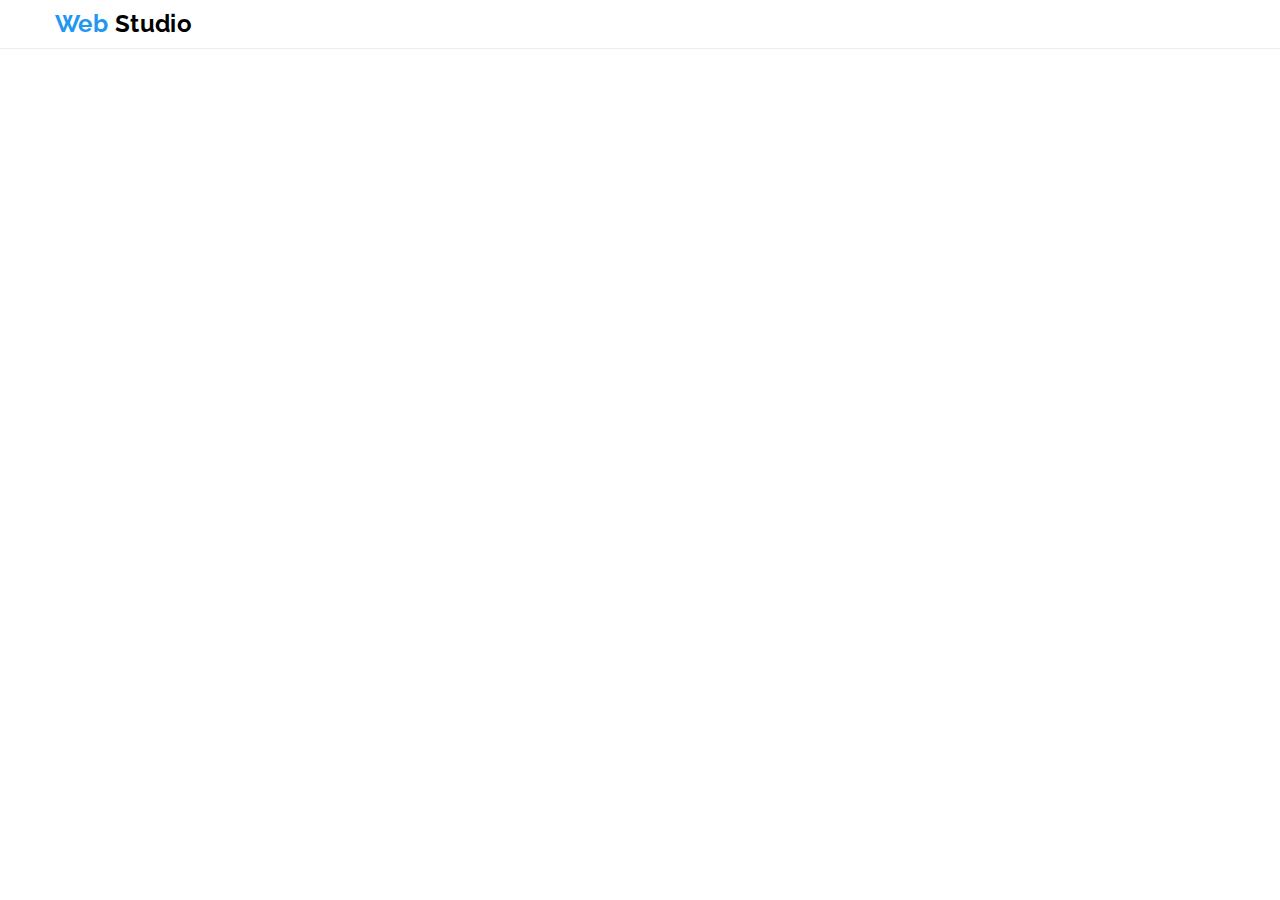
==== index.html @ 50a412bc "хедер и меню для мобилки" ====
<!DOCTYPE html>
<html lang="ru">
  <head>
    <meta charset="UTF-8" />
    <meta name="viewport" content="width=device-width, initial-scale=1.0" />
    <title>Web Studio</title>
    <link
      href="https://fonts.googleapis.com/css2?family=Raleway:wght@700&family=Roboto:wght@400;500;700;900&display=swap"
      rel="stylesheet"
    />
    <link rel="stylesheet" href="./css/main.min.css" />
  </head>
  <body>
    <!--Шапка-->
    <header class="header">
      <div class="container container-nav">
        <a class="logo link" href="./index.html" lang="en"
          ><span class="logo-blue">Web</span> Studio</a
        >
        <button
          type="button"
          class="menu-btn"
          aria-expanded="false"
          aria-controls="menu-wrapper"
          data-menu-button
        >
          <svg class="menu-btn-svg" width="40" height="40">
            <use class="icon-burger" href="./images/sprite.svg#menu"></use>
            <use class="icon-close" href="./images/sprite.svg#close"></use>
          </svg>
        </button>
        <div class="menu-wrapper" data-menu>
          <nav class="navigation">
            <ul class="navigation-list list">
              <li class="navigation-item line">
                <a class="navigation-link link current" href="./index.html">Студия</a>
              </li>
              <li class="navigation-item">
                <a class="navigation-link link" href="./portfolio.html">Портфолио</a>
              </li>
              <li class="navigation-item">
                <a class="navigation-link link" href="">Контакты</a>
              </li>
            </ul>
          </nav>

          <address class="header-address">
            <ul class="address-list list">
              <li class="address-item">
                <a href="mailto:info@devstudio.com" class="address-link link">
                  <svg class="envelope">
                    <use href="./images/sprite.svg#envelope"></use>
                  </svg>
                  info@devstudio.com</a
                >
              </li>
              <li class="address-item">
                <a href="tel:+380961111111" class="address-link link">
                  <svg class="smartphone">
                    <use href="./images/sprite.svg#smartphone"></use>
                  </svg>
                  +38 096 111 11 11</a
                >
              </li>
            </ul>
          </address>
        </div>
      </div>
    </header>
    <main>
      <!--Герой-->
      <!-- <section class="hero hero-fon">
        <div class="container">
          <h1 class="hero-title">
            Эффективные решения <br />
            для вашего бизнеса
          </h1>
          <button class="button" data-open-modal>
            Заказать услугу
          </button>
        </div>
      </section> -->

      <!--Особенности-->
      <!-- <section class="section subsection">
        <div class="container">
          <h2 class="section-title hidden">Особенности</h2>
          <ul class="features-list list">
            <li class="features-item">
              <div class="features-container-img">
                <svg class="features-img">
                  <use href="./images/sprite.svg#antenna"></use>
                </svg>
              </div>
              <h3 class="features-title">Внимание к деталям</h3>
              <p class="features-text">
                Идейные соображения, а также начало повседневной работы по формированию
                позиции.
              </p>
            </li>

            <li class="features-item clock">
              <div class="features-container-img">
                <svg class="features-img">
                  <use href="./images/sprite.svg#clock"></use>
                </svg>
              </div>
              <h3 class="features-title">Пунктуальность</h3>
              <p class="features-text">
                Задача организации, в особенности же рамки и место обучения кадров влечет за
                собой.
              </p>
            </li>

            <li class="features-item diagram">
              <div class="features-container-img">
                <svg class="features-img">
                  <use href="./images/sprite.svg#diagram"></use>
                </svg>
              </div>
              <h3 class="features-title">Планирование</h3>
              <p class="features-text">
                Равным образом консультация с широким активом в значительной степени
                обуславливает.
              </p>
            </li>

            <li class="features-item astronaut">
              <div class="features-container-img">
                <svg class="features-img">
                  <use href="./images/sprite.svg#astronaut"></use>
                </svg>
              </div>
              <h3 class="features-title">Современные технологии</h3>
              <p class="features-text">
                Значимость этих проблем настолько очевидна, что реализация плановых заданий.
              </p>
            </li>
          </ul>
        </div>
      </section> -->

      <!--Чем мы занимаемся-->
      <!-- <section class="section">
        <div class="container">
          <h2 class="section-title">Чем мы занимаемся</h2>
          <ul class="occupation-list list">
            <li class="occupation-item">
              <img
                class="occupation-img"
                src="./images/portfolio/projekt-9.jpg"
                alt="Ноутбук"
                width="370"
                height=""
              />
              <b class="occupation-title">Десктопные приложения</b>
            </li>

            <li class="occupation-item">
              <img
                class="occupation-img"
                src="./images/mobile-applications.jpg"
                alt="Мобильный"
                width="370"
                height="294"
              />
              <b class="occupation-title">Мобильные приложения</b>
            </li>

            <li class="occupation-item">
              <img
                class="occupation-img"
                src="./images/portfolio/projekt-6.jpg"
                alt="Монитор"
                width="370"
                height="294"
              />
              <b class="occupation-title">Дизайнерские решения</b>
            </li>
          </ul>
        </div>
      </section> -->

      <!--Наша команда-->
      <!-- <section class="section team">
        <div class="container">
          <h2 class="section-title">Наша команда</h2>

          <ul class="team-list list">
            <li class="team-item">
              <img
                class="team-img"
                src="./images/nikolay-kucherenko.jpg"
                alt="Фотография"
                width="270"
                height="260"
              />
              <h3 class="team-name">Николай Кучеренко</h3>
              <p lang="en" class="team-position">Product Designer</p>

              <ul class="social-list list">
                <li class="social-item">
                  <a class="social-link link" href="" aria-label="иконка инстаграма">
                    <svg class="social-icon">
                      <use href="./images/sprite.svg#instagram"></use></svg
                  ></a>
                </li>
                <li class="social-item">
                  <a class="social-link link" href="" aria-label="иконка твитер">
                    <svg class="social-icon">
                      <use href="./images/sprite.svg#twitter"></use>
                    </svg>
                  </a>
                </li>
                <li class="social-item">
                  <a class="social-link link" href="" aria-label="иконка фейсбук">
                    <svg class="social-icon">
                      <use href="./images/sprite.svg#facebook"></use>
                    </svg>
                  </a>
                </li>
                <li class="social-item">
                  <a class="social-link link" href="" aria-label="иконка линкедин">
                    <svg class="social-icon">
                      <use href="./images/sprite.svg#linkedin"></use></svg
                  ></a>
                </li>
              </ul>
            </li>

            <li class="team-item">
              <img
                class="team-img"
                src="./images/olga-ivanova.jpg"
                alt="Фотография"
                width="270"
                height="260"
              />
              <h3 class="team-name">Ольга Иванова</h3>
              <p lang="en" class="team-position">Frontend Developer</p>

              <ul class="social-list list">
                <li class="social-item">
                  <a class="social-link link instagram" href="" aria-label="иконка инстаграма">
                    <svg class="social-icon">
                      <use href="./images/sprite.svg#instagram"></use>
                    </svg>
                  </a>
                </li>
                <li class="social-item">
                  <a class="social-link link twitter" href="" aria-label="иконка твитер">
                    <svg class="social-icon">
                      <use href="./images/sprite.svg#twitter"></use>
                    </svg>
                  </a>
                </li>
                <li class="social-item">
                  <a class="social-link link facebook" href="" aria-label="иконка фейсбук">
                    <svg class="social-icon">
                      <use href="./images/sprite.svg#facebook"></use>
                    </svg>
                  </a>
                </li>
                <li class="social-item">
                  <a class="social-link link linkedin" href="" aria-label="иконка линкедин">
                    <svg class="social-icon">
                      <use href="./images/sprite.svg#linkedin"></use></svg
                  ></a>
                </li>
              </ul>
            </li>

            <li class="team-item">
              <img
                class="team-img"
                src="./images/andrey-shevchenko.jpg"
                alt="Фотография"
                width="270"
                height="260"
              />
              <h3 class="team-name">Андрей Шевченко</h3>
              <p lang="en" class="team-position">Marketing</p>

              <ul class="social-list list">
                <li class="social-item">
                  <a class="social-link link instagram" href="" aria-label="иконка инстаграма">
                    <svg class="social-icon">
                      <use href="./images/sprite.svg#instagram"></use></svg
                  ></a>
                </li>
                <li class="social-item">
                  <a class="social-link link twitter" href="" aria-label="иконка твитер">
                    <svg class="social-icon">
                      <use href="./images/sprite.svg#twitter"></use>
                    </svg>
                  </a>
                </li>
                <li class="social-item">
                  <a class="social-link link facebook" href="" aria-label="иконка фейсбук">
                    <svg class="social-icon">
                      <use href="./images/sprite.svg#facebook"></use>
                    </svg>
                  </a>
                </li>
                <li class="social-item">
                  <a class="social-link link linkedin" href="" aria-label="иконка линкедин">
                    <svg class="social-icon">
                      <use href="./images/sprite.svg#linkedin"></use></svg
                  ></a>
                </li>
              </ul>
            </li>

            <li class="team-item">
              <img
                class="team-img"
                src="./images/ivan-nikolaev.jpg"
                alt="Фотография"
                width="270"
                height="260"
              />
              <h3 class="team-name">Иван Николаев</h3>
              <p lang="en" class="team-position">UI Designer</p>

              <ul class="social-list list">
                <li class="social-item">
                  <a class="social-link link instagram" href="" aria-label="иконка инстаграма">
                    <svg class="social-icon">
                      <use href="./images/sprite.svg#instagram"></use></svg
                  ></a>
                </li>
                <li class="social-item">
                  <a class="social-link link twitter" href="" aria-label="иконка твитер">
                    <svg class="social-icon">
                      <use href="./images/sprite.svg#twitter"></use>
                    </svg>
                  </a>
                </li>
                <li class="social-item">
                  <a class="social-link link facebook" href="" aria-label="иконка фейсбук">
                    <svg class="social-icon">
                      <use href="./images/sprite.svg#facebook"></use>
                    </svg>
                  </a>
                </li>
                <li class="social-item">
                  <a class="social-link link linkedin" href="" aria-label="иконка линкедин">
                    <svg class="social-icon">
                      <use href="./images/sprite.svg#linkedin"></use></svg
                  ></a>
                </li>
              </ul>
            </li>
          </ul>
        </div>
      </section> -->

      <!--Постоянные клиенты-->
      <!-- <section class="section">
        <div class="container">
          <h2 class="section-title">Постоянные клиенты</h2>
          <ul class="customers-list list">
            <li class="customers-item">
              <a class="customers-link link" href="">
                <svg class="customers-img" width="50" height="50">
                  <use href="./images/sprite.svg#logo-1"></use>
                </svg>
              </a>
            </li>
            <li class="customers-item">
              <a class="customers-link link" href="">
                <svg class="customers-img" width="60" height="60">
                  <use href="./images/sprite.svg#logo-2"></use></svg
              ></a>
            </li>
            <li class="customers-item">
              <a class="customers-link link" href="">
                <svg class="customers-img" width="55" height="55">
                  <use href="./images/sprite.svg#logo-3"></use></svg
              ></a>
            </li>
            <li class="customers-item">
              <a class="customers-link link" href="">
                <svg class="customers-img" width="75" height="75">
                  <use href="./images/sprite.svg#logo-4"></use>
                </svg>
              </a>
            </li>
            <li class="customers-item">
              <a class="customers-link link" href="">
                <svg class="customers-img" width="60" height="60">
                  <use href="./images/sprite.svg#logo-5"></use>
                </svg>
              </a>
            </li>
            <li class="customers-item">
              <a class="customers-link link" href="">
                <svg class="customers-img" width="80" height="80">
                  <use href="./images/sprite.svg#logo-6"></use>
                </svg>
              </a>
            </li>
          </ul>
        </div>
      </section> -->
    </main>

    <!--Подвал-->
    <!-- <footer class="footer">
      <div class="container container-nav">
        <div class="address-container">
          <a class="logo logo-footer link" href="./index.html" lang="en"
            ><span class="logo-blue">Web</span> Studio</a
          >
          <address class="footer-address">
            <ul class="footer-address-list list">
              <li class="footer-address-item">
                <a
                  href="https://goo.gl/maps/J7jLJM3ZXnViXDYy7"
                  target="_blank"
                  rel="noreferrer noopener"
                  class="address-link-map link"
                  >г. Киев, пр-т Леси Украинки, 26</a
                >
              </li>
              <li class="footer-address-item">
                <a href="mailto:info@devstudio.com" class="address-link-mail link"
                  >info@example.com</a
                >
              </li>
              <li class="footer-address-item">
                <a href="tel:+380961111111" class="address-link-tel link">+38 099 111 11 11</a>
              </li>
            </ul>
          </address>
        </div>

        <div class="a-call-container">
          <b class="a-call-subtitle">присоединяйтесь</b>

          <ul class="social-list list">
            <li class="social-item">
              <a class="social-link link instagram" href="" aria-label="иконка инстаграма">
                <svg class="social-icon">
                  <use href="./images/sprite.svg#instagram"></use>
                </svg>
              </a>
            </li>
            <li class="social-item">
              <a class="social-link link twitter" href="" aria-label="иконка твитер">
                <svg class="social-icon">
                  <use href="./images/sprite.svg#twitter"></use>
                </svg>
              </a>
            </li>
            <li class="social-item">
              <a class="social-link link facebook" href="" aria-label="иконка фейсбук">
                <svg class="social-icon">
                  <use href="./images/sprite.svg#facebook"></use>
                </svg>
              </a>
            </li>
            <li class="social-item">
              <a class="social-link link linkedin" href="" aria-label="иконка линкедин">
                <svg class="social-icon">
                  <use href="./images/sprite.svg#linkedin"></use>
                </svg>
              </a>
            </li>
          </ul>
        </div>

        <div class="forma-container">
          <b class="a-call-subtitle">Подпишитесь на рассылку</b>
          <form class="forma">
            <input
              type="email"
              class="forma-email"
              name="email"
              placeholder="E-mail"
              required
            />
            <button class="button">
              Подписаться
              <svg class="button-svg" width="24" height="24">
                <use href="./images/sprite.svg#icon-send"></use>
              </svg>
            </button>
          </form>
        </div>
      </div>
      <div class="copyright-container container">
        <p class="copyright" lang="en">2020 | Developed by GoIT Students</p>
      </div>
    </footer> -->

    <!-- Модальное окно -->

    <!-- <div class="backdrop is-hidden" data-backdrop>
      <div class="modal">
        <p class="modal-subtitle">Оставьте свои данные, мы вам перезвоним</p>
        <form action="#" class="form">
          <div class="form-field">
            <input
              type="text"
              class="form-field-input"
              name="name"
              id="name"
              placeholder=" "
              required
            />
            <label for="name" class="form-field-label">Имя</label>
            <svg class="form-field-svg" width="12" height="12">
              <use href="./images/sprite.svg#name"></use>
            </svg>
          </div>

          <div class="form-field">
            <input
              type="tel"
              class="form-field-input"
              name="tel"
              id="tel"
              placeholder=" "
              required
            />
            <label for="tel" class="form-field-label">Телефон</label>
            <svg class="form-field-svg" width="13" height="13">
              <use href="./images/sprite.svg#phone"></use>
            </svg>
          </div>

          <div class="form-field">
            <input
              type="email"
              class="form-field-input"
              name="email"
              id="email"
              placeholder=" "
              required
            />
            <label for="email" class="form-field-label">Почта</label>
            <svg class="form-field-svg" width="15" height="12">
              <use href="./images/sprite.svg#email"></use>
            </svg>
          </div>

          <div class="form-field-comment">
            <textarea
              type="text"
              name="comment"
              class="comment"
              id="comment"
              placeholder=" "
            ></textarea>
            <label for="comment" class="form-field-comment-label">Коментарий</label>
          </div>

          <label class="label-agreement">
            <input type="checkbox" class="checkbox" name="agreement" value="accept-policy" />
            <span class="checkbox-icon"></span>
            Соглашаюсь с рассылкой и принимаю
            <a class="contract" href="">Условия договора</a>
          </label>
          <button type="submit" class="button-submit">Отправить</button>
        </form>
        <button class="button-close" data-close-modal>
          <svg class="button-close-svg" width="18" height="18">
            <use href="./images/sprite.svg#close-black"></use>
          </svg>
        </button>
      </div>
    </div> -->

    <!-- <script>
      const refs = {
        openModalBtn: document.querySelector('[data-open-modal]'),
        closeModalBtn: document.querySelector('[data-close-modal]'),
        backdrop: document.querySelector('[data-backdrop]'),
      };

      refs.openModalBtn.addEventListener('click', toggleModal);
      refs.closeModalBtn.addEventListener('click', toggleModal);

      refs.backdrop.addEventListener('click', logBackdropClick);

      function toggleModal() {
        refs.backdrop.classList.toggle('is-hidden');
      }

      function logBackdropClick() {
        console.log('Это клик в бекдроп');
      }
    </script> -->
    <script src="./js/menu.js"></script>
    <script src="./js/modal.js"></script>
  </body>
</html>
---- css/main.min.css ----
/*! modern-normalize v0.6.0 | MIT License | https://github.com/sindresorhus/modern-normalize */*,*::before,*::after{-webkit-box-sizing:border-box;box-sizing:border-box}:root{-moz-tab-size:4;-o-tab-size:4;tab-size:4}html{line-height:1.15;-webkit-text-size-adjust:100%}body{margin:0}body{font-family:system-ui,-apple-system,"Segoe UI",Roboto,Helvetica,Arial,sans-serif,"Apple Color Emoji","Segoe UI Emoji"}hr{height:0}abbr[title]{-webkit-text-decoration:underline dotted;text-decoration:underline dotted}b,strong{font-weight:bolder}code,kbd,samp,pre{font-family:SFMono-Regular, Consolas, 'Liberation Mono', Menlo, monospace;font-size:1em}small{font-size:80%}sub,sup{font-size:75%;line-height:0;position:relative;vertical-align:baseline}sub{bottom:-0.25em}sup{top:-0.5em}button,input,optgroup,select,textarea{font-family:inherit;font-size:100%;line-height:1.15;margin:0}button,select{text-transform:none}button,[type='button'],[type='reset'],[type='submit']{-webkit-appearance:button}button::-moz-focus-inner,[type='button']::-moz-focus-inner,[type='reset']::-moz-focus-inner,[type='submit']::-moz-focus-inner{border-style:none;padding:0}button:-moz-focusring,[type='button']:-moz-focusring,[type='reset']:-moz-focusring,[type='submit']:-moz-focusring{outline:1px dotted ButtonText}fieldset{padding:0.35em 0.75em 0.625em}legend{padding:0}progress{vertical-align:baseline}[type='number']::-webkit-inner-spin-button,[type='number']::-webkit-outer-spin-button{height:auto}[type='search']{-webkit-appearance:textfield;outline-offset:-2px}[type='search']::-webkit-search-decoration{-webkit-appearance:none}::-webkit-file-upload-button{-webkit-appearance:button;font:inherit}summary{display:list-item}html{-webkit-box-sizing:border-box;box-sizing:border-box}*,*::before,*::after{-webkit-box-sizing:inherit;box-sizing:inherit}body{font-family:"Roboto",sans-serif;font-size:14px;line-height:1.7;letter-spacing:0.03em;color:#757575}h1,h2,h3,p{margin-top:0px;margin-bottom:0px}img{display:block;max-width:100%;height:auto}.navigation-list,.address-list,.features-list,.occupation-list,.team-list,.social-list,.customers-list,.footer-address-list{padding:0;margin:0;list-style:none}.navigation-link,.address-link,.logo,.customers-link,.address-link-map,.address-link-mail,.address-link-tel{text-decoration:none;display:block}.container{padding-left:15px;padding-right:15px;margin-left:auto;margin-right:auto}@media screen and (min-width: 480px){.container{width:480px}}@media screen and (min-width: 768px){.container{width:768px}}@media screen and (min-width: 1200px){.container{width:1200px}}.container-nav{display:-webkit-box;display:-ms-flexbox;display:flex;-webkit-box-pack:justify;-ms-flex-pack:justify;justify-content:space-between;-webkit-box-align:center;-ms-flex-align:center;align-items:center}.backdrop{position:fixed;top:0;left:0;width:100%;height:100%;background-color:rgba(0,0,0,0.2)}.backdrop.is-hidden{opacity:0;pointer-events:none}.modal{position:absolute;top:50%;left:50%;-webkit-transform:translate(-50%, -50%);transform:translate(-50%, -50%);min-width:528px;min-height:581px;padding:40px;background-color:#ffffff;-webkit-box-shadow:0px 1px 3px rgba(0,0,0,0.12),0px 1px 1px rgba(0,0,0,0.14),0px 2px 1px rgba(0,0,0,0.2);box-shadow:0px 1px 3px rgba(0,0,0,0.12),0px 1px 1px rgba(0,0,0,0.14),0px 2px 1px rgba(0,0,0,0.2);border-radius:4px}.modal-subtitle{margin-bottom:30px;font-style:normal;font-weight:600;font-size:20px;line-height:1.15;text-align:center;color:#212121}.form-field{position:relative;margin-bottom:28px}.form-field-comment{position:relative;margin-bottom:20px}.form-field-input{display:block;width:100%;height:40px;padding:12px 44px 12px 42px;border:1px solid rgba(33,33,33,0.2);border-radius:4px;-webkit-transition:border-color 250ms cubic-bezier(0.4, 0, 0.2, 1);transition:border-color 250ms cubic-bezier(0.4, 0, 0.2, 1)}.form-field-input:focus{outline:none;border-color:#2196f3}.form-field-label{position:absolute;top:50%;left:42px;-webkit-transform:translateY(-50%);transform:translateY(-50%);-webkit-transition:color 250ms cubic-bezier(0.4, 0, 0.2, 1),-webkit-transform 250ms cubic-bezier(0.4, 0, 0.2, 1);transition:color 250ms cubic-bezier(0.4, 0, 0.2, 1),-webkit-transform 250ms cubic-bezier(0.4, 0, 0.2, 1);transition:transform 250ms cubic-bezier(0.4, 0, 0.2, 1),color 250ms cubic-bezier(0.4, 0, 0.2, 1);transition:transform 250ms cubic-bezier(0.4, 0, 0.2, 1),color 250ms cubic-bezier(0.4, 0, 0.2, 1),-webkit-transform 250ms cubic-bezier(0.4, 0, 0.2, 1)}.form-field-input:focus+.form-field-label,.form-field-input:not(:placeholder-shown)+.form-field-label{-webkit-transform:translate(-23px, -45px);transform:translate(-23px, -45px);color:#2196f3}.form-field-svg{position:absolute;top:50%;left:19px;-webkit-transform:translateY(-50%);transform:translateY(-50%);fill:#212121;-webkit-transition:color 250ms cubic-bezier(0.4, 0, 0.2, 1);transition:color 250ms cubic-bezier(0.4, 0, 0.2, 1)}.form-field-input:focus ~ .form-field-svg,.form-field-input:not(:placeholder-shown) ~ .form-field-svg{fill:#2196f3}.comment{width:100%;height:120px;padding:12px 44px 12px 16px;resize:none;border:1px solid rgba(33,33,33,0.2);border-radius:4px;-webkit-transition:border-color 250ms cubic-bezier(0.4, 0, 0.2, 1);transition:border-color 250ms cubic-bezier(0.4, 0, 0.2, 1)}.comment:focus{border-color:#2196f3;outline:none}.form-field-comment-label{position:absolute;top:12px;left:16px;-webkit-transition:color 250ms cubic-bezier(0.4, 0, 0.2, 1),-webkit-transform 250ms cubic-bezier(0.4, 0, 0.2, 1);transition:color 250ms cubic-bezier(0.4, 0, 0.2, 1),-webkit-transform 250ms cubic-bezier(0.4, 0, 0.2, 1);transition:transform 250ms cubic-bezier(0.4, 0, 0.2, 1),color 250ms cubic-bezier(0.4, 0, 0.2, 1);transition:transform 250ms cubic-bezier(0.4, 0, 0.2, 1),color 250ms cubic-bezier(0.4, 0, 0.2, 1),-webkit-transform 250ms cubic-bezier(0.4, 0, 0.2, 1)}.comment:focus+.form-field-comment-label,.comment:not(:placeholder-shown)+.form-field-comment-label{-webkit-transform:translateY(-40px);transform:translateY(-40px);color:#2196f3}.label-agreement{display:-webkit-box;display:-ms-flexbox;display:flex;-webkit-box-align:center;-ms-flex-align:center;align-items:center;font-style:normal;font-weight:normal}.checkbox{-webkit-appearance:none}.checkbox-icon{display:inline-block;width:16px;height:15px;margin-right:8px;border:1.75px solid #000000;border-radius:2px;-webkit-box-shadow:0px 4px 4px rgba(0,0,0,0.25);box-shadow:0px 4px 4px rgba(0,0,0,0.25);-webkit-transition:background-color 250ms cubic-bezier(0.4, 0, 0.2, 1),background-image 250ms cubic-bezier(0.4, 0, 0.2, 1),border-color 250ms cubic-bezier(0.4, 0, 0.2, 1);transition:background-color 250ms cubic-bezier(0.4, 0, 0.2, 1),background-image 250ms cubic-bezier(0.4, 0, 0.2, 1),border-color 250ms cubic-bezier(0.4, 0, 0.2, 1)}.checkbox:checked+.checkbox-icon{border-color:transparent;background-color:#2196f3;background-image:url("../images/icon-check.svg");background-size:contain;background-origin:border-box}.contract{margin-left:5.5px;color:#2196f3}.button-submit{display:block;width:200px;height:50px;margin-left:auto;margin-right:auto;margin-top:30px;border:none;font-family:Roboto;font-style:normal;font-weight:bold;font-size:16px;line-height:1.87;letter-spacing:0.06em;color:#ffffff;background:#2196f3;-webkit-box-shadow:0px 4px 4px rgba(0,0,0,0.15);box-shadow:0px 4px 4px rgba(0,0,0,0.15);border-radius:4px;cursor:pointer}.button-submit:focus{outline:none}.button-close{position:absolute;top:8px;right:8px;display:-webkit-box;display:-ms-flexbox;display:flex;-webkit-box-pack:center;-ms-flex-pack:center;justify-content:center;-webkit-box-align:center;-ms-flex-align:center;align-items:center;width:30px;height:30px;background-color:#ffffff;border:1px solid rgba(0,0,0,0.1);border-radius:50%;cursor:pointer}.button-close:focus{outline:none}.button-close-svg{-webkit-transition:color 250ms cubic-bezier(0.4, 0, 0.2, 1);transition:color 250ms cubic-bezier(0.4, 0, 0.2, 1)}.button-close-svg:hover,.button-close-svg:focus{fill:#2196f3}.header{position:relative;padding-top:10px;padding-bottom:10px;border-bottom:1px solid #ececec}.menu-wrapper{position:absolute;top:100%;left:0;width:100%;padding:60px 140px;z-index:100;background:#ffffff;-webkit-box-shadow:0px 4px 8px rgba(0,0,0,0.04),0px 2px 4px rgba(0,0,0,0.08),0px 1px 3px rgba(0,0,0,0.16);box-shadow:0px 4px 8px rgba(0,0,0,0.04),0px 2px 4px rgba(0,0,0,0.08),0px 1px 3px rgba(0,0,0,0.16);-webkit-transform:scale(0);transform:scale(0);-webkit-transition:-webkit-transform 250ms cubic-bezier(0.4, 0, 0.2, 1);transition:-webkit-transform 250ms cubic-bezier(0.4, 0, 0.2, 1);transition:transform 250ms cubic-bezier(0.4, 0, 0.2, 1);transition:transform 250ms cubic-bezier(0.4, 0, 0.2, 1), -webkit-transform 250ms cubic-bezier(0.4, 0, 0.2, 1)}.menu-wrapper.is-open{-webkit-transform:scale(1);transform:scale(1)}.menu-btn{background-color:transparent;border:none;outline:none}.menu-btn.is-open .icon-close{display:block}.menu-btn.is-open .icon-burger{display:none}.menu-btn:focus .menu-btn-svg{color:#2196f3}@media screen and (min-width: 768px){.menu-btn{display:none}}.menu-btn-svg{color:#212121}.icon-close{display:none;fill:currentColor}.icon-burger{fill:currentColor}.navigation{padding-bottom:60px}.navigation-list,.address-list{display:-webkit-box;display:-ms-flexbox;display:flex;-webkit-box-orient:vertical;-webkit-box-direction:normal;-ms-flex-direction:column;flex-direction:column;-webkit-box-align:center;-ms-flex-align:center;align-items:center}.navigation-item:not(:last-child){margin-bottom:40px}.navigation-link,.address-link{font-style:normal;font-weight:500;font-size:18px;line-height:1.167;letter-spacing:0.02em;color:#212121;-webkit-transition:color 250ms cubic-bezier(0.4, 0, 0.2, 1);transition:color 250ms cubic-bezier(0.4, 0, 0.2, 1)}.navigation-link:hover,.navigation-link:focus,.address-link:hover,.address-link:focus{color:#2196f3}.address-item:not(:last-child){margin-bottom:16px}.address-link{display:-webkit-inline-box;display:-ms-inline-flexbox;display:inline-flex;-webkit-box-align:center;-ms-flex-align:center;align-items:center;color:#757575;-webkit-transition:color 250ms cubic-bezier(0.4, 0, 0.2, 1);transition:color 250ms cubic-bezier(0.4, 0, 0.2, 1)}.address-link:hover,.address-link:focus{color:#2196f3}.envelope{width:16px;height:16px;fill:currentColor;margin-right:10px}.smartphone{width:15px;height:15px;fill:currentColor;margin-right:10px}.current{color:#2196f3}.line::after{display:block;content:'';margin-top:8px;width:100%;height:4px;background:#2196f3;border-radius:2px}.logo{font-family:"Raleway",sans-serif;font-weight:700;font-size:24px;line-height:1.167;color:#000}.logo-blue{color:#2196f3}.logo-footer{color:#fff;margin-bottom:8px}.hero{padding-top:200px;padding-bottom:200px;text-align:center}.hero-fon{max-width:1600px;height:600px;margin-left:auto;margin-right:auto;background-image:-webkit-gradient(linear, left top, left bottom, from(rgba(47,48,58,0.8)), to(rgba(47,48,58,0.8))),url(../images/Header.jpg);background-image:linear-gradient(rgba(47,48,58,0.8), rgba(47,48,58,0.8)),url(../images/Header.jpg);background-repeat:no-repeat;background-size:cover;background-position:center}.hero-title{margin-top:0px;margin-bottom:30px;font-weight:900;font-size:44px;line-height:1.36;letter-spacing:0.06em;text-transform:uppercase;color:#fff}.features-list{display:-webkit-box;display:-ms-flexbox;display:flex}.features-item{width:calc((100% - 90px) / 4)}.features-item:not(:last-child){margin-right:30px}.features-container-img{display:-webkit-inline-box;display:-ms-inline-flexbox;display:inline-flex;width:270px;height:120px;-webkit-box-pack:center;-ms-flex-pack:center;justify-content:center;-webkit-box-align:center;-ms-flex-align:center;align-items:center;background-color:#f5f4fa;border-radius:4px;margin-bottom:30px}.features-img{width:70px;height:70px}.features-title{margin-top:0mm;margin-bottom:10px;font-weight:700;font-size:14px;line-height:1.14;text-transform:uppercase;color:#212121}.features-text{margin-top:0;margin-bottom:0}.occupation-list{display:-webkit-box;display:-ms-flexbox;display:flex}.occupation-title{display:-webkit-box;display:-ms-flexbox;display:flex;-webkit-box-pack:center;-ms-flex-pack:center;justify-content:center;-webkit-box-align:center;-ms-flex-align:center;align-items:center;position:absolute;width:100%;height:70px;left:0;bottom:0;line-height:1.14;text-transform:uppercase;color:#fff;background-color:rgba(47,48,58,0.8)}.occupation-item{display:block;position:relative;width:calc((100% - 60px) / 3)}.occupation-item:not(:last-child){margin-right:30px}.team{background:#f5f4fa}.team-list{display:-webkit-box;display:-ms-flexbox;display:flex}.team-img{margin-bottom:30px}.team-name{margin:0;margin-bottom:10px;font-weight:500;font-size:16px;line-height:1.18;color:#212121}.team-position{margin-top:0;margin-bottom:16px;font-size:16px;line-height:1.18}.team .social-link{color:#afb1b8}.team-item{width:calc((100% - 90px) / 4);text-align:center;padding-bottom:24px;background:#fff;-webkit-box-shadow:0px 2px 1px rgba(0,0,0,0.2),0px 1px 1px rgba(0,0,0,0.14),0px 1px 3px rgba(0,0,0,0.12);box-shadow:0px 2px 1px rgba(0,0,0,0.2),0px 1px 1px rgba(0,0,0,0.14),0px 1px 3px rgba(0,0,0,0.12);border-radius:0px 0px 4px 4px}.team-item:not(:last-child){margin-right:30px}.social-list{display:-webkit-box;display:-ms-flexbox;display:flex;-webkit-box-pack:center;-ms-flex-pack:center;justify-content:center}.social-item:not(:last-child){margin-right:10px}.social-link{display:-webkit-inline-box;display:-ms-inline-flexbox;display:inline-flex;-webkit-box-pack:center;-ms-flex-pack:center;justify-content:center;-webkit-box-align:center;-ms-flex-align:center;align-items:center;width:44px;height:44px;color:#fff;background-color:rgba(255,255,255,0.1);border-radius:50%;-webkit-transition:color 250ms cubic-bezier(0.4, 0, 0.2, 1),background-color 250ms cubic-bezier(0.4, 0, 0.2, 1);transition:color 250ms cubic-bezier(0.4, 0, 0.2, 1),background-color 250ms cubic-bezier(0.4, 0, 0.2, 1)}.social-link:hover,.social-link:focus{background-color:#2196f3;color:#fff}.social-icon{width:20px;height:20px;fill:currentColor}.customers-list{display:-webkit-box;display:-ms-flexbox;display:flex}.customers-item:not(:last-child){margin-right:30px}.customers-link{display:-webkit-box;display:-ms-flexbox;display:flex;width:170px;height:90px;-webkit-box-pack:center;-ms-flex-pack:center;justify-content:center;-webkit-box-align:center;-ms-flex-align:center;align-items:center;color:#afb1b8;border:1px solid #afb1b8;border-radius:4px;-webkit-transition:color 250ms cubic-bezier(0.4, 0, 0.2, 1),border 250ms cubic-bezier(0.4, 0, 0.2, 1);transition:color 250ms cubic-bezier(0.4, 0, 0.2, 1),border 250ms cubic-bezier(0.4, 0, 0.2, 1)}.customers-link:hover,.customers-link:focus{color:#2196f3;border:1px solid #2196f3}.customers-img{fill:currentColor}.button{display:-webkit-inline-box;display:-ms-inline-flexbox;display:inline-flex;padding:10px 32px;min-width:200px;font-family:"Roboto",sans-serif;font-style:normal;font-weight:700;font-size:16px;line-height:1.9;-webkit-box-align:center;-ms-flex-align:center;align-items:center;letter-spacing:0.06em;background-color:#2196f3;color:#fff;-webkit-box-shadow:0px 4px 4px rgba(0,0,0,0.15);box-shadow:0px 4px 4px rgba(0,0,0,0.15);border:none;border-radius:4px;cursor:pointer}.button-svg{margin-left:10px}.button:focus{outline:none}.footer-address-item:not(:last-child){margin-bottom:9px}.address-link-map{font-style:normal;font-weight:normal;color:#fff}.address-link-mail,.address-link-tel{font-style:normal;font-weight:normal;color:rgba(255,255,255,0.6)}.a-call-subtitle{display:block;margin-bottom:20px;line-height:1.14;text-transform:uppercase;color:#fff}.footer{background-color:#2f303a}.footer .container-nav{padding-top:45px;padding-bottom:28px;-webkit-box-align:baseline;-ms-flex-align:baseline;align-items:baseline;-webkit-box-pack:justify;-ms-flex-pack:justify;justify-content:space-between}.forma{display:-webkit-box;display:-ms-flexbox;display:flex;margin:0}.forma .button{margin-left:12px}.forma-email{display:block;padding:18px 12px;width:358px;color:#ffffff;background-color:#2f303a;border:1px solid rgba(255,255,255,0.3);border-radius:4px}.forma-email:focus{outline:none}.forma-email:focus:required:valid:not(:placeholder-shown){border:1px solid green}.forma-email:focus:required:invalid:not(:placeholder-shown){border:1px solid red}.copyright{text-align:center;font-size:12px;color:var(--copyright-white-color)}.copyright-container{padding-top:18px;padding-bottom:21px;border-top:1px solid rgba(255,255,255,0.1)}
/*# sourceMappingURL=main.min.css.map */
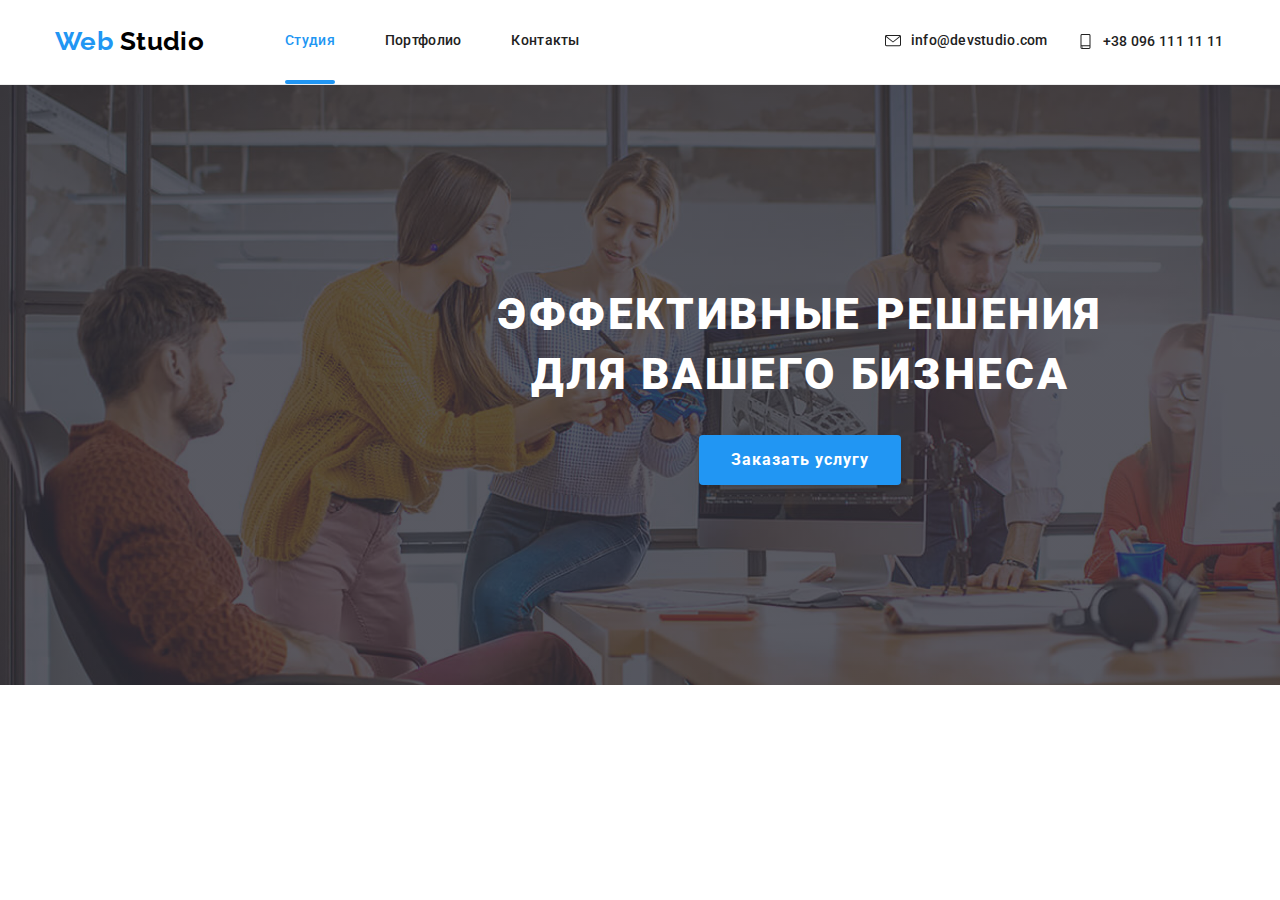
==== commit 30512070: "герой для всех девайсов" ====
--- a/index.html
+++ b/index.html
@@ -69,7 +69,7 @@
     </header>
     <main>
       <!--Герой-->
-      <!-- <section class="hero hero-fon">
+      <section class="hero hero-fon">
         <div class="container">
           <h1 class="hero-title">
             Эффективные решения <br />
@@ -79,7 +79,7 @@
             Заказать услугу
           </button>
         </div>
-      </section> -->
+      </section>
 
       <!--Особенности-->
       <!-- <section class="section subsection">
--- a/css/main.min.css
+++ b/css/main.min.css
@@ -1,2 +1,2 @@
-/*! modern-normalize v0.6.0 | MIT License | https://github.com/sindresorhus/modern-normalize */*,*::before,*::after{-webkit-box-sizing:border-box;box-sizing:border-box}:root{-moz-tab-size:4;-o-tab-size:4;tab-size:4}html{line-height:1.15;-webkit-text-size-adjust:100%}body{margin:0}body{font-family:system-ui,-apple-system,"Segoe UI",Roboto,Helvetica,Arial,sans-serif,"Apple Color Emoji","Segoe UI Emoji"}hr{height:0}abbr[title]{-webkit-text-decoration:underline dotted;text-decoration:underline dotted}b,strong{font-weight:bolder}code,kbd,samp,pre{font-family:SFMono-Regular, Consolas, 'Liberation Mono', Menlo, monospace;font-size:1em}small{font-size:80%}sub,sup{font-size:75%;line-height:0;position:relative;vertical-align:baseline}sub{bottom:-0.25em}sup{top:-0.5em}button,input,optgroup,select,textarea{font-family:inherit;font-size:100%;line-height:1.15;margin:0}button,select{text-transform:none}button,[type='button'],[type='reset'],[type='submit']{-webkit-appearance:button}button::-moz-focus-inner,[type='button']::-moz-focus-inner,[type='reset']::-moz-focus-inner,[type='submit']::-moz-focus-inner{border-style:none;padding:0}button:-moz-focusring,[type='button']:-moz-focusring,[type='reset']:-moz-focusring,[type='submit']:-moz-focusring{outline:1px dotted ButtonText}fieldset{padding:0.35em 0.75em 0.625em}legend{padding:0}progress{vertical-align:baseline}[type='number']::-webkit-inner-spin-button,[type='number']::-webkit-outer-spin-button{height:auto}[type='search']{-webkit-appearance:textfield;outline-offset:-2px}[type='search']::-webkit-search-decoration{-webkit-appearance:none}::-webkit-file-upload-button{-webkit-appearance:button;font:inherit}summary{display:list-item}html{-webkit-box-sizing:border-box;box-sizing:border-box}*,*::before,*::after{-webkit-box-sizing:inherit;box-sizing:inherit}body{font-family:"Roboto",sans-serif;font-size:14px;line-height:1.7;letter-spacing:0.03em;color:#757575}h1,h2,h3,p{margin-top:0px;margin-bottom:0px}img{display:block;max-width:100%;height:auto}.navigation-list,.address-list,.features-list,.occupation-list,.team-list,.social-list,.customers-list,.footer-address-list{padding:0;margin:0;list-style:none}.navigation-link,.address-link,.logo,.customers-link,.address-link-map,.address-link-mail,.address-link-tel{text-decoration:none;display:block}.container{padding-left:15px;padding-right:15px;margin-left:auto;margin-right:auto}@media screen and (min-width: 480px){.container{width:480px}}@media screen and (min-width: 768px){.container{width:768px}}@media screen and (min-width: 1200px){.container{width:1200px}}.container-nav{display:-webkit-box;display:-ms-flexbox;display:flex;-webkit-box-pack:justify;-ms-flex-pack:justify;justify-content:space-between;-webkit-box-align:center;-ms-flex-align:center;align-items:center}.backdrop{position:fixed;top:0;left:0;width:100%;height:100%;background-color:rgba(0,0,0,0.2)}.backdrop.is-hidden{opacity:0;pointer-events:none}.modal{position:absolute;top:50%;left:50%;-webkit-transform:translate(-50%, -50%);transform:translate(-50%, -50%);min-width:528px;min-height:581px;padding:40px;background-color:#ffffff;-webkit-box-shadow:0px 1px 3px rgba(0,0,0,0.12),0px 1px 1px rgba(0,0,0,0.14),0px 2px 1px rgba(0,0,0,0.2);box-shadow:0px 1px 3px rgba(0,0,0,0.12),0px 1px 1px rgba(0,0,0,0.14),0px 2px 1px rgba(0,0,0,0.2);border-radius:4px}.modal-subtitle{margin-bottom:30px;font-style:normal;font-weight:600;font-size:20px;line-height:1.15;text-align:center;color:#212121}.form-field{position:relative;margin-bottom:28px}.form-field-comment{position:relative;margin-bottom:20px}.form-field-input{display:block;width:100%;height:40px;padding:12px 44px 12px 42px;border:1px solid rgba(33,33,33,0.2);border-radius:4px;-webkit-transition:border-color 250ms cubic-bezier(0.4, 0, 0.2, 1);transition:border-color 250ms cubic-bezier(0.4, 0, 0.2, 1)}.form-field-input:focus{outline:none;border-color:#2196f3}.form-field-label{position:absolute;top:50%;left:42px;-webkit-transform:translateY(-50%);transform:translateY(-50%);-webkit-transition:color 250ms cubic-bezier(0.4, 0, 0.2, 1),-webkit-transform 250ms cubic-bezier(0.4, 0, 0.2, 1);transition:color 250ms cubic-bezier(0.4, 0, 0.2, 1),-webkit-transform 250ms cubic-bezier(0.4, 0, 0.2, 1);transition:transform 250ms cubic-bezier(0.4, 0, 0.2, 1),color 250ms cubic-bezier(0.4, 0, 0.2, 1);transition:transform 250ms cubic-bezier(0.4, 0, 0.2, 1),color 250ms cubic-bezier(0.4, 0, 0.2, 1),-webkit-transform 250ms cubic-bezier(0.4, 0, 0.2, 1)}.form-field-input:focus+.form-field-label,.form-field-input:not(:placeholder-shown)+.form-field-label{-webkit-transform:translate(-23px, -45px);transform:translate(-23px, -45px);color:#2196f3}.form-field-svg{position:absolute;top:50%;left:19px;-webkit-transform:translateY(-50%);transform:translateY(-50%);fill:#212121;-webkit-transition:color 250ms cubic-bezier(0.4, 0, 0.2, 1);transition:color 250ms cubic-bezier(0.4, 0, 0.2, 1)}.form-field-input:focus ~ .form-field-svg,.form-field-input:not(:placeholder-shown) ~ .form-field-svg{fill:#2196f3}.comment{width:100%;height:120px;padding:12px 44px 12px 16px;resize:none;border:1px solid rgba(33,33,33,0.2);border-radius:4px;-webkit-transition:border-color 250ms cubic-bezier(0.4, 0, 0.2, 1);transition:border-color 250ms cubic-bezier(0.4, 0, 0.2, 1)}.comment:focus{border-color:#2196f3;outline:none}.form-field-comment-label{position:absolute;top:12px;left:16px;-webkit-transition:color 250ms cubic-bezier(0.4, 0, 0.2, 1),-webkit-transform 250ms cubic-bezier(0.4, 0, 0.2, 1);transition:color 250ms cubic-bezier(0.4, 0, 0.2, 1),-webkit-transform 250ms cubic-bezier(0.4, 0, 0.2, 1);transition:transform 250ms cubic-bezier(0.4, 0, 0.2, 1),color 250ms cubic-bezier(0.4, 0, 0.2, 1);transition:transform 250ms cubic-bezier(0.4, 0, 0.2, 1),color 250ms cubic-bezier(0.4, 0, 0.2, 1),-webkit-transform 250ms cubic-bezier(0.4, 0, 0.2, 1)}.comment:focus+.form-field-comment-label,.comment:not(:placeholder-shown)+.form-field-comment-label{-webkit-transform:translateY(-40px);transform:translateY(-40px);color:#2196f3}.label-agreement{display:-webkit-box;display:-ms-flexbox;display:flex;-webkit-box-align:center;-ms-flex-align:center;align-items:center;font-style:normal;font-weight:normal}.checkbox{-webkit-appearance:none}.checkbox-icon{display:inline-block;width:16px;height:15px;margin-right:8px;border:1.75px solid #000000;border-radius:2px;-webkit-box-shadow:0px 4px 4px rgba(0,0,0,0.25);box-shadow:0px 4px 4px rgba(0,0,0,0.25);-webkit-transition:background-color 250ms cubic-bezier(0.4, 0, 0.2, 1),background-image 250ms cubic-bezier(0.4, 0, 0.2, 1),border-color 250ms cubic-bezier(0.4, 0, 0.2, 1);transition:background-color 250ms cubic-bezier(0.4, 0, 0.2, 1),background-image 250ms cubic-bezier(0.4, 0, 0.2, 1),border-color 250ms cubic-bezier(0.4, 0, 0.2, 1)}.checkbox:checked+.checkbox-icon{border-color:transparent;background-color:#2196f3;background-image:url("../images/icon-check.svg");background-size:contain;background-origin:border-box}.contract{margin-left:5.5px;color:#2196f3}.button-submit{display:block;width:200px;height:50px;margin-left:auto;margin-right:auto;margin-top:30px;border:none;font-family:Roboto;font-style:normal;font-weight:bold;font-size:16px;line-height:1.87;letter-spacing:0.06em;color:#ffffff;background:#2196f3;-webkit-box-shadow:0px 4px 4px rgba(0,0,0,0.15);box-shadow:0px 4px 4px rgba(0,0,0,0.15);border-radius:4px;cursor:pointer}.button-submit:focus{outline:none}.button-close{position:absolute;top:8px;right:8px;display:-webkit-box;display:-ms-flexbox;display:flex;-webkit-box-pack:center;-ms-flex-pack:center;justify-content:center;-webkit-box-align:center;-ms-flex-align:center;align-items:center;width:30px;height:30px;background-color:#ffffff;border:1px solid rgba(0,0,0,0.1);border-radius:50%;cursor:pointer}.button-close:focus{outline:none}.button-close-svg{-webkit-transition:color 250ms cubic-bezier(0.4, 0, 0.2, 1);transition:color 250ms cubic-bezier(0.4, 0, 0.2, 1)}.button-close-svg:hover,.button-close-svg:focus{fill:#2196f3}.header{position:relative;padding-top:10px;padding-bottom:10px;border-bottom:1px solid #ececec}.menu-wrapper{position:absolute;top:100%;left:0;width:100%;padding:60px 140px;z-index:100;background:#ffffff;-webkit-box-shadow:0px 4px 8px rgba(0,0,0,0.04),0px 2px 4px rgba(0,0,0,0.08),0px 1px 3px rgba(0,0,0,0.16);box-shadow:0px 4px 8px rgba(0,0,0,0.04),0px 2px 4px rgba(0,0,0,0.08),0px 1px 3px rgba(0,0,0,0.16);-webkit-transform:scale(0);transform:scale(0);-webkit-transition:-webkit-transform 250ms cubic-bezier(0.4, 0, 0.2, 1);transition:-webkit-transform 250ms cubic-bezier(0.4, 0, 0.2, 1);transition:transform 250ms cubic-bezier(0.4, 0, 0.2, 1);transition:transform 250ms cubic-bezier(0.4, 0, 0.2, 1), -webkit-transform 250ms cubic-bezier(0.4, 0, 0.2, 1)}.menu-wrapper.is-open{-webkit-transform:scale(1);transform:scale(1)}.menu-btn{background-color:transparent;border:none;outline:none}.menu-btn.is-open .icon-close{display:block}.menu-btn.is-open .icon-burger{display:none}.menu-btn:focus .menu-btn-svg{color:#2196f3}@media screen and (min-width: 768px){.menu-btn{display:none}}.menu-btn-svg{color:#212121}.icon-close{display:none;fill:currentColor}.icon-burger{fill:currentColor}.navigation{padding-bottom:60px}.navigation-list,.address-list{display:-webkit-box;display:-ms-flexbox;display:flex;-webkit-box-orient:vertical;-webkit-box-direction:normal;-ms-flex-direction:column;flex-direction:column;-webkit-box-align:center;-ms-flex-align:center;align-items:center}.navigation-item:not(:last-child){margin-bottom:40px}.navigation-link,.address-link{font-style:normal;font-weight:500;font-size:18px;line-height:1.167;letter-spacing:0.02em;color:#212121;-webkit-transition:color 250ms cubic-bezier(0.4, 0, 0.2, 1);transition:color 250ms cubic-bezier(0.4, 0, 0.2, 1)}.navigation-link:hover,.navigation-link:focus,.address-link:hover,.address-link:focus{color:#2196f3}.address-item:not(:last-child){margin-bottom:16px}.address-link{display:-webkit-inline-box;display:-ms-inline-flexbox;display:inline-flex;-webkit-box-align:center;-ms-flex-align:center;align-items:center;color:#757575;-webkit-transition:color 250ms cubic-bezier(0.4, 0, 0.2, 1);transition:color 250ms cubic-bezier(0.4, 0, 0.2, 1)}.address-link:hover,.address-link:focus{color:#2196f3}.envelope{width:16px;height:16px;fill:currentColor;margin-right:10px}.smartphone{width:15px;height:15px;fill:currentColor;margin-right:10px}.current{color:#2196f3}.line::after{display:block;content:'';margin-top:8px;width:100%;height:4px;background:#2196f3;border-radius:2px}.logo{font-family:"Raleway",sans-serif;font-weight:700;font-size:24px;line-height:1.167;color:#000}.logo-blue{color:#2196f3}.logo-footer{color:#fff;margin-bottom:8px}.hero{padding-top:200px;padding-bottom:200px;text-align:center}.hero-fon{max-width:1600px;height:600px;margin-left:auto;margin-right:auto;background-image:-webkit-gradient(linear, left top, left bottom, from(rgba(47,48,58,0.8)), to(rgba(47,48,58,0.8))),url(../images/Header.jpg);background-image:linear-gradient(rgba(47,48,58,0.8), rgba(47,48,58,0.8)),url(../images/Header.jpg);background-repeat:no-repeat;background-size:cover;background-position:center}.hero-title{margin-top:0px;margin-bottom:30px;font-weight:900;font-size:44px;line-height:1.36;letter-spacing:0.06em;text-transform:uppercase;color:#fff}.features-list{display:-webkit-box;display:-ms-flexbox;display:flex}.features-item{width:calc((100% - 90px) / 4)}.features-item:not(:last-child){margin-right:30px}.features-container-img{display:-webkit-inline-box;display:-ms-inline-flexbox;display:inline-flex;width:270px;height:120px;-webkit-box-pack:center;-ms-flex-pack:center;justify-content:center;-webkit-box-align:center;-ms-flex-align:center;align-items:center;background-color:#f5f4fa;border-radius:4px;margin-bottom:30px}.features-img{width:70px;height:70px}.features-title{margin-top:0mm;margin-bottom:10px;font-weight:700;font-size:14px;line-height:1.14;text-transform:uppercase;color:#212121}.features-text{margin-top:0;margin-bottom:0}.occupation-list{display:-webkit-box;display:-ms-flexbox;display:flex}.occupation-title{display:-webkit-box;display:-ms-flexbox;display:flex;-webkit-box-pack:center;-ms-flex-pack:center;justify-content:center;-webkit-box-align:center;-ms-flex-align:center;align-items:center;position:absolute;width:100%;height:70px;left:0;bottom:0;line-height:1.14;text-transform:uppercase;color:#fff;background-color:rgba(47,48,58,0.8)}.occupation-item{display:block;position:relative;width:calc((100% - 60px) / 3)}.occupation-item:not(:last-child){margin-right:30px}.team{background:#f5f4fa}.team-list{display:-webkit-box;display:-ms-flexbox;display:flex}.team-img{margin-bottom:30px}.team-name{margin:0;margin-bottom:10px;font-weight:500;font-size:16px;line-height:1.18;color:#212121}.team-position{margin-top:0;margin-bottom:16px;font-size:16px;line-height:1.18}.team .social-link{color:#afb1b8}.team-item{width:calc((100% - 90px) / 4);text-align:center;padding-bottom:24px;background:#fff;-webkit-box-shadow:0px 2px 1px rgba(0,0,0,0.2),0px 1px 1px rgba(0,0,0,0.14),0px 1px 3px rgba(0,0,0,0.12);box-shadow:0px 2px 1px rgba(0,0,0,0.2),0px 1px 1px rgba(0,0,0,0.14),0px 1px 3px rgba(0,0,0,0.12);border-radius:0px 0px 4px 4px}.team-item:not(:last-child){margin-right:30px}.social-list{display:-webkit-box;display:-ms-flexbox;display:flex;-webkit-box-pack:center;-ms-flex-pack:center;justify-content:center}.social-item:not(:last-child){margin-right:10px}.social-link{display:-webkit-inline-box;display:-ms-inline-flexbox;display:inline-flex;-webkit-box-pack:center;-ms-flex-pack:center;justify-content:center;-webkit-box-align:center;-ms-flex-align:center;align-items:center;width:44px;height:44px;color:#fff;background-color:rgba(255,255,255,0.1);border-radius:50%;-webkit-transition:color 250ms cubic-bezier(0.4, 0, 0.2, 1),background-color 250ms cubic-bezier(0.4, 0, 0.2, 1);transition:color 250ms cubic-bezier(0.4, 0, 0.2, 1),background-color 250ms cubic-bezier(0.4, 0, 0.2, 1)}.social-link:hover,.social-link:focus{background-color:#2196f3;color:#fff}.social-icon{width:20px;height:20px;fill:currentColor}.customers-list{display:-webkit-box;display:-ms-flexbox;display:flex}.customers-item:not(:last-child){margin-right:30px}.customers-link{display:-webkit-box;display:-ms-flexbox;display:flex;width:170px;height:90px;-webkit-box-pack:center;-ms-flex-pack:center;justify-content:center;-webkit-box-align:center;-ms-flex-align:center;align-items:center;color:#afb1b8;border:1px solid #afb1b8;border-radius:4px;-webkit-transition:color 250ms cubic-bezier(0.4, 0, 0.2, 1),border 250ms cubic-bezier(0.4, 0, 0.2, 1);transition:color 250ms cubic-bezier(0.4, 0, 0.2, 1),border 250ms cubic-bezier(0.4, 0, 0.2, 1)}.customers-link:hover,.customers-link:focus{color:#2196f3;border:1px solid #2196f3}.customers-img{fill:currentColor}.button{display:-webkit-inline-box;display:-ms-inline-flexbox;display:inline-flex;padding:10px 32px;min-width:200px;font-family:"Roboto",sans-serif;font-style:normal;font-weight:700;font-size:16px;line-height:1.9;-webkit-box-align:center;-ms-flex-align:center;align-items:center;letter-spacing:0.06em;background-color:#2196f3;color:#fff;-webkit-box-shadow:0px 4px 4px rgba(0,0,0,0.15);box-shadow:0px 4px 4px rgba(0,0,0,0.15);border:none;border-radius:4px;cursor:pointer}.button-svg{margin-left:10px}.button:focus{outline:none}.footer-address-item:not(:last-child){margin-bottom:9px}.address-link-map{font-style:normal;font-weight:normal;color:#fff}.address-link-mail,.address-link-tel{font-style:normal;font-weight:normal;color:rgba(255,255,255,0.6)}.a-call-subtitle{display:block;margin-bottom:20px;line-height:1.14;text-transform:uppercase;color:#fff}.footer{background-color:#2f303a}.footer .container-nav{padding-top:45px;padding-bottom:28px;-webkit-box-align:baseline;-ms-flex-align:baseline;align-items:baseline;-webkit-box-pack:justify;-ms-flex-pack:justify;justify-content:space-between}.forma{display:-webkit-box;display:-ms-flexbox;display:flex;margin:0}.forma .button{margin-left:12px}.forma-email{display:block;padding:18px 12px;width:358px;color:#ffffff;background-color:#2f303a;border:1px solid rgba(255,255,255,0.3);border-radius:4px}.forma-email:focus{outline:none}.forma-email:focus:required:valid:not(:placeholder-shown){border:1px solid green}.forma-email:focus:required:invalid:not(:placeholder-shown){border:1px solid red}.copyright{text-align:center;font-size:12px;color:var(--copyright-white-color)}.copyright-container{padding-top:18px;padding-bottom:21px;border-top:1px solid rgba(255,255,255,0.1)}
+/*! modern-normalize v0.6.0 | MIT License | https://github.com/sindresorhus/modern-normalize */*,*::before,*::after{-webkit-box-sizing:border-box;box-sizing:border-box}:root{-moz-tab-size:4;-o-tab-size:4;tab-size:4}html{line-height:1.15;-webkit-text-size-adjust:100%}body{margin:0}body{font-family:system-ui,-apple-system,"Segoe UI",Roboto,Helvetica,Arial,sans-serif,"Apple Color Emoji","Segoe UI Emoji"}hr{height:0}abbr[title]{-webkit-text-decoration:underline dotted;text-decoration:underline dotted}b,strong{font-weight:bolder}code,kbd,samp,pre{font-family:SFMono-Regular, Consolas, 'Liberation Mono', Menlo, monospace;font-size:1em}small{font-size:80%}sub,sup{font-size:75%;line-height:0;position:relative;vertical-align:baseline}sub{bottom:-0.25em}sup{top:-0.5em}button,input,optgroup,select,textarea{font-family:inherit;font-size:100%;line-height:1.15;margin:0}button,select{text-transform:none}button,[type='button'],[type='reset'],[type='submit']{-webkit-appearance:button}button::-moz-focus-inner,[type='button']::-moz-focus-inner,[type='reset']::-moz-focus-inner,[type='submit']::-moz-focus-inner{border-style:none;padding:0}button:-moz-focusring,[type='button']:-moz-focusring,[type='reset']:-moz-focusring,[type='submit']:-moz-focusring{outline:1px dotted ButtonText}fieldset{padding:0.35em 0.75em 0.625em}legend{padding:0}progress{vertical-align:baseline}[type='number']::-webkit-inner-spin-button,[type='number']::-webkit-outer-spin-button{height:auto}[type='search']{-webkit-appearance:textfield;outline-offset:-2px}[type='search']::-webkit-search-decoration{-webkit-appearance:none}::-webkit-file-upload-button{-webkit-appearance:button;font:inherit}summary{display:list-item}html{-webkit-box-sizing:border-box;box-sizing:border-box}*,*::before,*::after{-webkit-box-sizing:inherit;box-sizing:inherit}body{font-family:"Roboto",sans-serif;font-size:14px;line-height:1.7;letter-spacing:0.03em;color:#757575}h1,h2,h3,p{margin-top:0px;margin-bottom:0px}img{display:block;max-width:100%;height:auto}.navigation-list,.address-list,.features-list,.occupation-list,.team-list,.social-list,.customers-list,.footer-address-list{padding:0;margin:0;list-style:none}.logo,.navigation-link,.address-link,.customers-link,.address-link-map,.address-link-mail,.address-link-tel{text-decoration:none;display:block}.container{padding-left:15px;padding-right:15px;margin-left:auto;margin-right:auto}@media screen and (min-width: 480px){.container{width:480px}}@media screen and (min-width: 768px){.container{width:768px}}@media screen and (min-width: 1200px){.container{width:1200px}}.container-nav{display:-webkit-box;display:-ms-flexbox;display:flex;-webkit-box-align:center;-ms-flex-align:center;align-items:center}@media screen and (max-width: 767px){.container-nav{-webkit-box-pack:justify;-ms-flex-pack:justify;justify-content:space-between}}.backdrop{position:fixed;top:0;left:0;width:100%;height:100%;background-color:rgba(0,0,0,0.2)}.backdrop.is-hidden{opacity:0;pointer-events:none}.modal{position:absolute;top:50%;left:50%;-webkit-transform:translate(-50%, -50%);transform:translate(-50%, -50%);min-width:528px;min-height:581px;padding:40px;background-color:#ffffff;-webkit-box-shadow:0px 1px 3px rgba(0,0,0,0.12),0px 1px 1px rgba(0,0,0,0.14),0px 2px 1px rgba(0,0,0,0.2);box-shadow:0px 1px 3px rgba(0,0,0,0.12),0px 1px 1px rgba(0,0,0,0.14),0px 2px 1px rgba(0,0,0,0.2);border-radius:4px}.modal-subtitle{margin-bottom:30px;font-style:normal;font-weight:600;font-size:20px;line-height:1.15;text-align:center;color:#212121}.form-field{position:relative;margin-bottom:28px}.form-field-comment{position:relative;margin-bottom:20px}.form-field-input{display:block;width:100%;height:40px;padding:12px 44px 12px 42px;border:1px solid rgba(33,33,33,0.2);border-radius:4px;-webkit-transition:border-color 250ms cubic-bezier(0.4, 0, 0.2, 1);transition:border-color 250ms cubic-bezier(0.4, 0, 0.2, 1)}.form-field-input:focus{outline:none;border-color:#2196f3}.form-field-label{position:absolute;top:50%;left:42px;-webkit-transform:translateY(-50%);transform:translateY(-50%);-webkit-transition:color 250ms cubic-bezier(0.4, 0, 0.2, 1),-webkit-transform 250ms cubic-bezier(0.4, 0, 0.2, 1);transition:color 250ms cubic-bezier(0.4, 0, 0.2, 1),-webkit-transform 250ms cubic-bezier(0.4, 0, 0.2, 1);transition:transform 250ms cubic-bezier(0.4, 0, 0.2, 1),color 250ms cubic-bezier(0.4, 0, 0.2, 1);transition:transform 250ms cubic-bezier(0.4, 0, 0.2, 1),color 250ms cubic-bezier(0.4, 0, 0.2, 1),-webkit-transform 250ms cubic-bezier(0.4, 0, 0.2, 1)}.form-field-input:focus+.form-field-label,.form-field-input:not(:placeholder-shown)+.form-field-label{-webkit-transform:translate(-23px, -45px);transform:translate(-23px, -45px);color:#2196f3}.form-field-svg{position:absolute;top:50%;left:19px;-webkit-transform:translateY(-50%);transform:translateY(-50%);fill:#212121;-webkit-transition:color 250ms cubic-bezier(0.4, 0, 0.2, 1);transition:color 250ms cubic-bezier(0.4, 0, 0.2, 1)}.form-field-input:focus ~ .form-field-svg,.form-field-input:not(:placeholder-shown) ~ .form-field-svg{fill:#2196f3}.comment{width:100%;height:120px;padding:12px 44px 12px 16px;resize:none;border:1px solid rgba(33,33,33,0.2);border-radius:4px;-webkit-transition:border-color 250ms cubic-bezier(0.4, 0, 0.2, 1);transition:border-color 250ms cubic-bezier(0.4, 0, 0.2, 1)}.comment:focus{border-color:#2196f3;outline:none}.form-field-comment-label{position:absolute;top:12px;left:16px;-webkit-transition:color 250ms cubic-bezier(0.4, 0, 0.2, 1),-webkit-transform 250ms cubic-bezier(0.4, 0, 0.2, 1);transition:color 250ms cubic-bezier(0.4, 0, 0.2, 1),-webkit-transform 250ms cubic-bezier(0.4, 0, 0.2, 1);transition:transform 250ms cubic-bezier(0.4, 0, 0.2, 1),color 250ms cubic-bezier(0.4, 0, 0.2, 1);transition:transform 250ms cubic-bezier(0.4, 0, 0.2, 1),color 250ms cubic-bezier(0.4, 0, 0.2, 1),-webkit-transform 250ms cubic-bezier(0.4, 0, 0.2, 1)}.comment:focus+.form-field-comment-label,.comment:not(:placeholder-shown)+.form-field-comment-label{-webkit-transform:translateY(-40px);transform:translateY(-40px);color:#2196f3}.label-agreement{display:-webkit-box;display:-ms-flexbox;display:flex;-webkit-box-align:center;-ms-flex-align:center;align-items:center;font-style:normal;font-weight:normal}.checkbox{-webkit-appearance:none}.checkbox-icon{display:inline-block;width:16px;height:15px;margin-right:8px;border:1.75px solid #000000;border-radius:2px;-webkit-box-shadow:0px 4px 4px rgba(0,0,0,0.25);box-shadow:0px 4px 4px rgba(0,0,0,0.25);-webkit-transition:background-color 250ms cubic-bezier(0.4, 0, 0.2, 1),background-image 250ms cubic-bezier(0.4, 0, 0.2, 1),border-color 250ms cubic-bezier(0.4, 0, 0.2, 1);transition:background-color 250ms cubic-bezier(0.4, 0, 0.2, 1),background-image 250ms cubic-bezier(0.4, 0, 0.2, 1),border-color 250ms cubic-bezier(0.4, 0, 0.2, 1)}.checkbox:checked+.checkbox-icon{border-color:transparent;background-color:#2196f3;background-image:url("../images/icon-check.svg");background-size:contain;background-origin:border-box}.contract{margin-left:5.5px;color:#2196f3}.button-submit{display:block;width:200px;height:50px;margin-left:auto;margin-right:auto;margin-top:30px;border:none;font-family:Roboto;font-style:normal;font-weight:bold;font-size:16px;line-height:1.87;letter-spacing:0.06em;color:#ffffff;background:#2196f3;-webkit-box-shadow:0px 4px 4px rgba(0,0,0,0.15);box-shadow:0px 4px 4px rgba(0,0,0,0.15);border-radius:4px;cursor:pointer}.button-submit:focus{outline:none}.button-close{position:absolute;top:8px;right:8px;display:-webkit-box;display:-ms-flexbox;display:flex;-webkit-box-pack:center;-ms-flex-pack:center;justify-content:center;-webkit-box-align:center;-ms-flex-align:center;align-items:center;width:30px;height:30px;background-color:#ffffff;border:1px solid rgba(0,0,0,0.1);border-radius:50%;cursor:pointer}.button-close:focus{outline:none}.button-close-svg{-webkit-transition:color 250ms cubic-bezier(0.4, 0, 0.2, 1);transition:color 250ms cubic-bezier(0.4, 0, 0.2, 1)}.button-close-svg:hover,.button-close-svg:focus{fill:#2196f3}.header{border-bottom:1px solid #ececec}.menu-btn{background-color:transparent;border:none;outline:none}.menu-btn.is-open .icon-close{display:block}.menu-btn.is-open .icon-burger{display:none}.menu-btn:focus .menu-btn-svg{color:#2196f3}@media screen and (min-width: 768px){.menu-btn{display:none}}.menu-btn-svg{color:#212121}.icon-close{display:none;fill:currentColor}.icon-burger{fill:currentColor}@media screen and (max-width: 767px){.header{position:relative;padding-top:10px;padding-bottom:10px}.menu-wrapper{position:absolute;top:100%;left:0;width:100%;padding:60px 140px;z-index:100;background:#ffffff;-webkit-box-shadow:0px 4px 8px rgba(0,0,0,0.04),0px 2px 4px rgba(0,0,0,0.08),0px 1px 3px rgba(0,0,0,0.16);box-shadow:0px 4px 8px rgba(0,0,0,0.04),0px 2px 4px rgba(0,0,0,0.08),0px 1px 3px rgba(0,0,0,0.16);-webkit-transform:scale(0);transform:scale(0);-webkit-transition:-webkit-transform 250ms cubic-bezier(0.4, 0, 0.2, 1);transition:-webkit-transform 250ms cubic-bezier(0.4, 0, 0.2, 1);transition:transform 250ms cubic-bezier(0.4, 0, 0.2, 1);transition:transform 250ms cubic-bezier(0.4, 0, 0.2, 1), -webkit-transform 250ms cubic-bezier(0.4, 0, 0.2, 1)}.menu-wrapper.is-open{-webkit-transform:scale(1);transform:scale(1)}}@media screen and (min-width: 768px){.menu-wrapper{display:-webkit-box;display:-ms-flexbox;display:flex;-webkit-box-align:center;-ms-flex-align:center;align-items:center;-webkit-box-pack:justify;-ms-flex-pack:justify;justify-content:space-between}}.logo{font-family:"Raleway",sans-serif;font-weight:700;font-size:26px;line-height:1.2;color:#000}.logo-blue{color:#2196f3}.logo-footer{color:#fff;margin-bottom:8px}@media screen and (max-width: 1199px){.logo{font-size:24px;line-height:1.167;color:#212121}}.navigation-list{display:-webkit-box;display:-ms-flexbox;display:flex}.navigation-link{letter-spacing:0.02em;color:#212121;-webkit-transition:color 250ms cubic-bezier(0.4, 0, 0.2, 1);transition:color 250ms cubic-bezier(0.4, 0, 0.2, 1)}.navigation-link:hover,.navigation-link:focus{color:#2196f3}.current{color:#2196f3}.line::after{display:block;content:'';width:100%;height:4px;background:#2196f3;border-radius:2px}@media screen and (max-width: 767px){.navigation{padding-bottom:60px}.navigation-list{-webkit-box-orient:vertical;-webkit-box-direction:normal;-ms-flex-direction:column;flex-direction:column;-webkit-box-align:center;-ms-flex-align:center;align-items:center}.navigation-item:not(:last-child){margin-bottom:40px}.navigation-link{font-style:normal;font-weight:500;font-size:18px;line-height:1.167}.line::after{margin-top:8px}}@media screen and (min-width: 768px){.navigation{display:-webkit-box;display:-ms-flexbox;display:flex;-webkit-box-align:center;-ms-flex-align:center;align-items:center}.navigation-list{margin-left:81px}.navigation-item:not(:last-child){margin-right:50px}.navigation-link{display:block;padding-top:32px;padding-bottom:32px;font-weight:500;line-height:1.143}}.address-list{display:-webkit-box;display:-ms-flexbox;display:flex}.address-item{height:18px}.address-link{display:-webkit-inline-box;display:-ms-inline-flexbox;display:inline-flex;-webkit-box-align:center;-ms-flex-align:center;align-items:center;font-style:normal;font-weight:500;font-size:14px;line-height:1.14;letter-spacing:0.02em;color:#212121;-webkit-transition:color 250ms cubic-bezier(0.4, 0, 0.2, 1);transition:color 250ms cubic-bezier(0.4, 0, 0.2, 1)}.address-link:hover,.address-link:focus{color:#2196f3}.envelope{width:16px;height:16px;fill:currentColor;margin-right:10px}.smartphone{width:15px;height:15px;fill:currentColor;margin-right:10px}@media screen and (min-width: 1200px){.header-address{margin-left:305px}.address-item:not(:last-child){margin-right:30px}}@media screen and (max-width: 1199px){.header-address{margin-left:84px}.address-list{-webkit-box-orient:vertical;-webkit-box-direction:normal;-ms-flex-direction:column;flex-direction:column}.address-item:not(:last-child){margin-bottom:10px}.address-link{font-size:12px;line-height:1.167}.envelope{width:14px;height:14px;margin-right:8px}.smartphone{width:13px;height:13px;margin-right:8px}}@media screen and (max-width: 767px){.header-address{margin-left:0}.address-list{-webkit-box-align:center;-ms-flex-align:center;align-items:center}.address-item:not(:last-child){margin-bottom:16px}.address-link{font-size:18px;line-height:1.167;color:#212121}}.hero{padding-top:118px;padding-bottom:118px;text-align:center}.hero-fon{width:480px;height:400px;margin-left:auto;margin-right:auto;background-image:-webkit-gradient(linear, left top, left bottom, from(rgba(47,48,58,0.8)), to(rgba(47,48,58,0.8))),url("../images/Header-mobile.jpg");background-image:linear-gradient(rgba(47,48,58,0.8), rgba(47,48,58,0.8)),url("../images/Header-mobile.jpg");background-repeat:no-repeat;background-size:cover;background-position:center}.hero-title{margin-top:0px;margin-bottom:30px;font-style:normal;font-weight:900;font-size:26px;line-height:1.615;letter-spacing:0.06em;text-transform:uppercase;color:#ffffff}@media screen and (min-device-pixel-ratio: 2), screen and (-webkit-min-device-pixel-ratio: 2), screen and (min-resolution: 192dpi), screen and (min-resolution: 2dppx){.hero-fon{background-image:-webkit-gradient(linear, left top, left bottom, from(rgba(47,48,58,0.8)), to(rgba(47,48,58,0.8))),url("../images/Header-mobile@2x.jpg");background-image:linear-gradient(rgba(47,48,58,0.8), rgba(47,48,58,0.8)),url("../images/Header-mobile@2x.jpg")}}@media screen and (min-width: 768px){.hero-fon{width:768px;background-image:-webkit-gradient(linear, left top, left bottom, from(rgba(47,48,58,0.8)), to(rgba(47,48,58,0.8))),url("../images/Header-tablet.jpg");background-image:linear-gradient(rgba(47,48,58,0.8), rgba(47,48,58,0.8)),url("../images/Header-tablet.jpg")}}@media screen and (min-device-pixel-ratio: 2), screen and (-webkit-min-device-pixel-ratio: 2), screen and (min-resolution: 192dpi), screen and (min-resolution: 2dppx), screen and (min-width: 768px){.hero-fon{background-image:-webkit-gradient(linear, left top, left bottom, from(rgba(47,48,58,0.8)), to(rgba(47,48,58,0.8))),url("../images/Header-tablet@2x.jpg");background-image:linear-gradient(rgba(47,48,58,0.8), rgba(47,48,58,0.8)),url("../images/Header-tablet@2x.jpg")}}@media screen and (min-width: 1200px){.hero{padding-top:200px;padding-bottom:200px}.hero-fon{width:1600px;height:600px;background-image:-webkit-gradient(linear, left top, left bottom, from(rgba(47,48,58,0.8)), to(rgba(47,48,58,0.8))),url("../images/Header.jpg");background-image:linear-gradient(rgba(47,48,58,0.8), rgba(47,48,58,0.8)),url("../images/Header.jpg")}.hero-title{font-size:44px;line-height:1.36;letter-spacing:0.06em;text-transform:uppercase}}@media screen and (min-device-pixel-ratio: 2), screen and (-webkit-min-device-pixel-ratio: 2), screen and (min-resolution: 192dpi), screen and (min-resolution: 2dppx), screen and (min-width: 1200px){.hero-fon{background-image:-webkit-gradient(linear, left top, left bottom, from(rgba(47,48,58,0.8)), to(rgba(47,48,58,0.8))),url("../images/Header@2x.jpg");background-image:linear-gradient(rgba(47,48,58,0.8), rgba(47,48,58,0.8)),url("../images/Header@2x.jpg")}}.features-list{display:-webkit-box;display:-ms-flexbox;display:flex}.features-item{width:calc((100% - 90px) / 4)}.features-item:not(:last-child){margin-right:30px}.features-container-img{display:-webkit-inline-box;display:-ms-inline-flexbox;display:inline-flex;width:270px;height:120px;-webkit-box-pack:center;-ms-flex-pack:center;justify-content:center;-webkit-box-align:center;-ms-flex-align:center;align-items:center;background-color:#f5f4fa;border-radius:4px;margin-bottom:30px}.features-img{width:70px;height:70px}.features-title{margin-top:0mm;margin-bottom:10px;font-weight:700;font-size:14px;line-height:1.14;text-transform:uppercase;color:#212121}.features-text{margin-top:0;margin-bottom:0}.occupation-list{display:-webkit-box;display:-ms-flexbox;display:flex}.occupation-title{display:-webkit-box;display:-ms-flexbox;display:flex;-webkit-box-pack:center;-ms-flex-pack:center;justify-content:center;-webkit-box-align:center;-ms-flex-align:center;align-items:center;position:absolute;width:100%;height:70px;left:0;bottom:0;line-height:1.14;text-transform:uppercase;color:#fff;background-color:rgba(47,48,58,0.8)}.occupation-item{display:block;position:relative;width:calc((100% - 60px) / 3)}.occupation-item:not(:last-child){margin-right:30px}.team{background:#f5f4fa}.team-list{display:-webkit-box;display:-ms-flexbox;display:flex}.team-img{margin-bottom:30px}.team-name{margin:0;margin-bottom:10px;font-weight:500;font-size:16px;line-height:1.18;color:#212121}.team-position{margin-top:0;margin-bottom:16px;font-size:16px;line-height:1.18}.team .social-link{color:#afb1b8}.team-item{width:calc((100% - 90px) / 4);text-align:center;padding-bottom:24px;background:#fff;-webkit-box-shadow:0px 2px 1px rgba(0,0,0,0.2),0px 1px 1px rgba(0,0,0,0.14),0px 1px 3px rgba(0,0,0,0.12);box-shadow:0px 2px 1px rgba(0,0,0,0.2),0px 1px 1px rgba(0,0,0,0.14),0px 1px 3px rgba(0,0,0,0.12);border-radius:0px 0px 4px 4px}.team-item:not(:last-child){margin-right:30px}.social-list{display:-webkit-box;display:-ms-flexbox;display:flex;-webkit-box-pack:center;-ms-flex-pack:center;justify-content:center}.social-item:not(:last-child){margin-right:10px}.social-link{display:-webkit-inline-box;display:-ms-inline-flexbox;display:inline-flex;-webkit-box-pack:center;-ms-flex-pack:center;justify-content:center;-webkit-box-align:center;-ms-flex-align:center;align-items:center;width:44px;height:44px;color:#fff;background-color:rgba(255,255,255,0.1);border-radius:50%;-webkit-transition:color 250ms cubic-bezier(0.4, 0, 0.2, 1),background-color 250ms cubic-bezier(0.4, 0, 0.2, 1);transition:color 250ms cubic-bezier(0.4, 0, 0.2, 1),background-color 250ms cubic-bezier(0.4, 0, 0.2, 1)}.social-link:hover,.social-link:focus{background-color:#2196f3;color:#fff}.social-icon{width:20px;height:20px;fill:currentColor}.customers-list{display:-webkit-box;display:-ms-flexbox;display:flex}.customers-item:not(:last-child){margin-right:30px}.customers-link{display:-webkit-box;display:-ms-flexbox;display:flex;width:170px;height:90px;-webkit-box-pack:center;-ms-flex-pack:center;justify-content:center;-webkit-box-align:center;-ms-flex-align:center;align-items:center;color:#afb1b8;border:1px solid #afb1b8;border-radius:4px;-webkit-transition:color 250ms cubic-bezier(0.4, 0, 0.2, 1),border 250ms cubic-bezier(0.4, 0, 0.2, 1);transition:color 250ms cubic-bezier(0.4, 0, 0.2, 1),border 250ms cubic-bezier(0.4, 0, 0.2, 1)}.customers-link:hover,.customers-link:focus{color:#2196f3;border:1px solid #2196f3}.customers-img{fill:currentColor}.button{display:-webkit-inline-box;display:-ms-inline-flexbox;display:inline-flex;padding:10px 32px;min-width:200px;font-family:"Roboto",sans-serif;font-style:normal;font-weight:700;font-size:16px;line-height:1.9;-webkit-box-align:center;-ms-flex-align:center;align-items:center;letter-spacing:0.06em;background-color:#2196f3;color:#fff;-webkit-box-shadow:0px 4px 4px rgba(0,0,0,0.15);box-shadow:0px 4px 4px rgba(0,0,0,0.15);border:none;border-radius:4px;cursor:pointer}.button-svg{margin-left:10px}.button:focus{outline:none}.footer-address-item:not(:last-child){margin-bottom:9px}.address-link-map{font-style:normal;font-weight:normal;color:#fff}.address-link-mail,.address-link-tel{font-style:normal;font-weight:normal;color:rgba(255,255,255,0.6)}.a-call-subtitle{display:block;margin-bottom:20px;line-height:1.14;text-transform:uppercase;color:#fff}.footer{background-color:#2f303a}.footer .container-nav{padding-top:45px;padding-bottom:28px;-webkit-box-align:baseline;-ms-flex-align:baseline;align-items:baseline;-webkit-box-pack:justify;-ms-flex-pack:justify;justify-content:space-between}.forma{display:-webkit-box;display:-ms-flexbox;display:flex;margin:0}.forma .button{margin-left:12px}.forma-email{display:block;padding:18px 12px;width:358px;color:#ffffff;background-color:#2f303a;border:1px solid rgba(255,255,255,0.3);border-radius:4px}.forma-email:focus{outline:none}.forma-email:focus:required:valid:not(:placeholder-shown){border:1px solid green}.forma-email:focus:required:invalid:not(:placeholder-shown){border:1px solid red}.copyright{text-align:center;font-size:12px;color:var(--copyright-white-color)}.copyright-container{padding-top:18px;padding-bottom:21px;border-top:1px solid rgba(255,255,255,0.1)}
 /*# sourceMappingURL=main.min.css.map */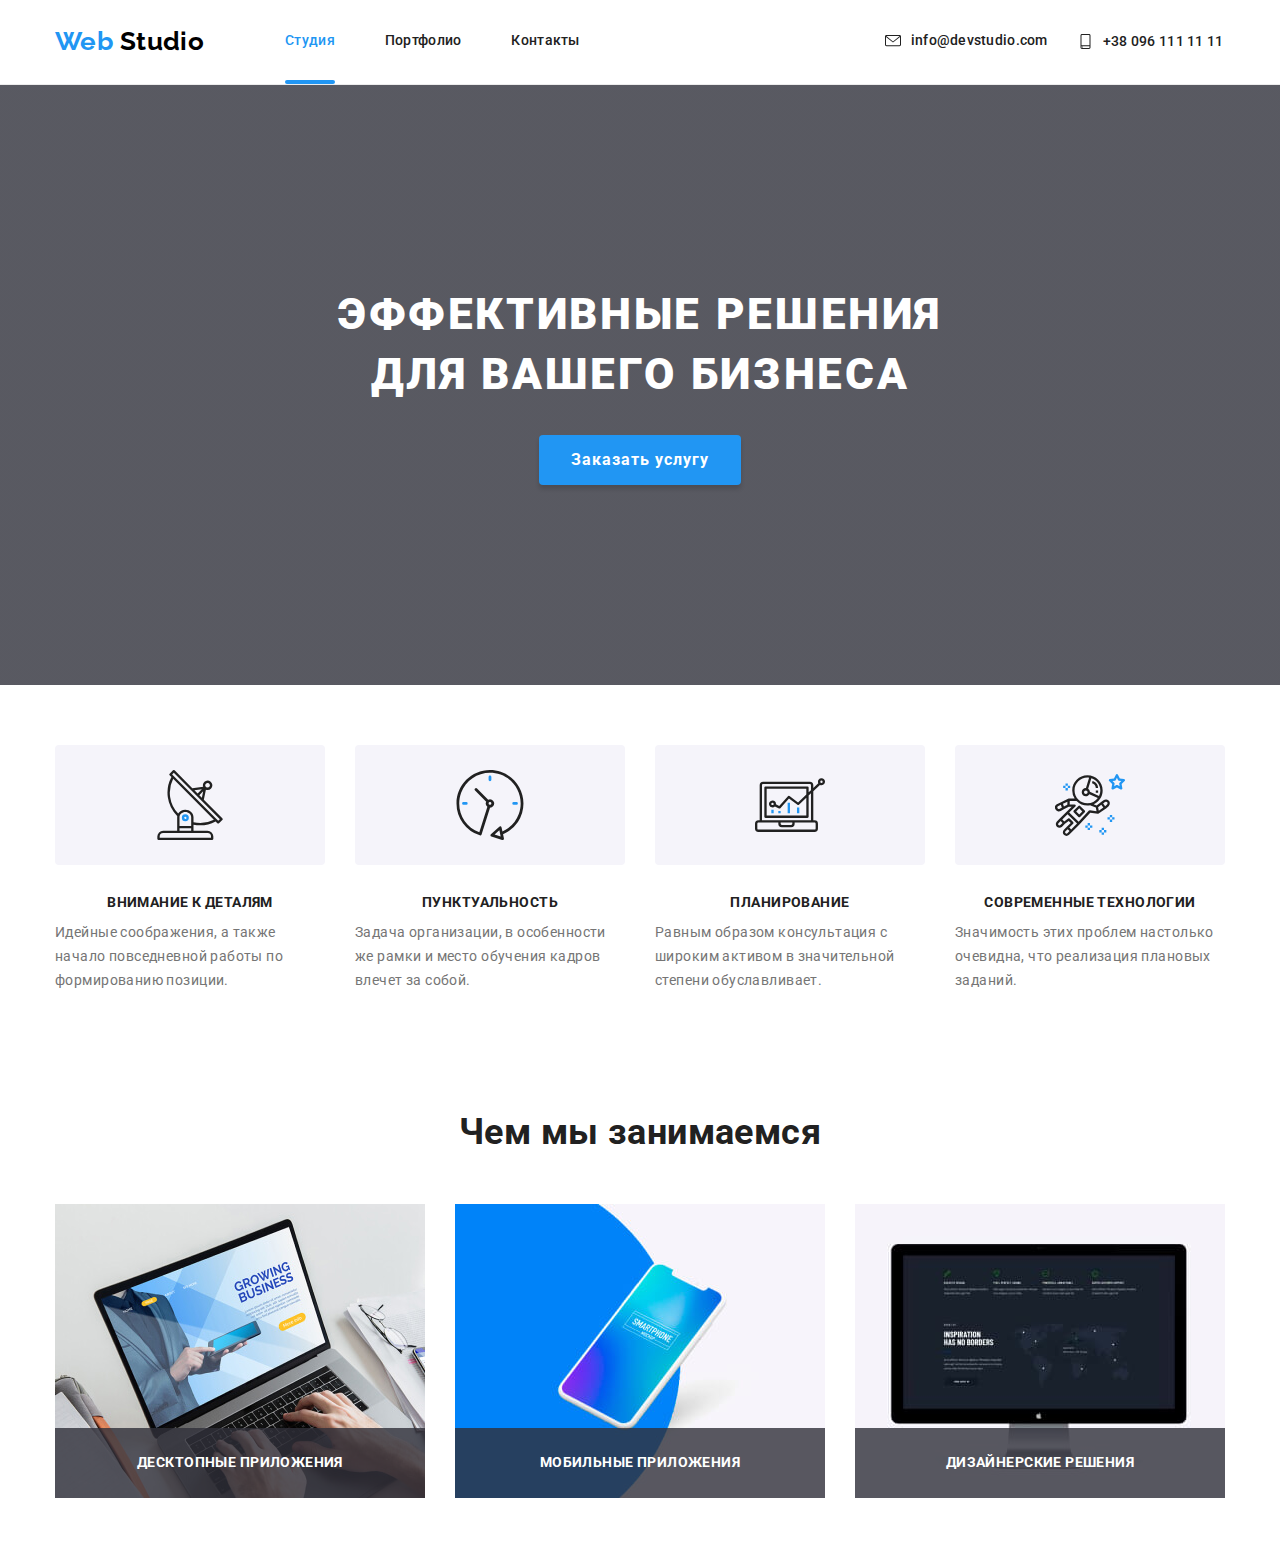
==== commit 90d1bee0: "секция чем мы занимаемся" ====
--- a/index.html
+++ b/index.html
@@ -82,7 +82,7 @@
       </section>
 
       <!--Особенности-->
-      <!-- <section class="section subsection">
+      <section class="section subsection">
         <div class="container">
           <h2 class="section-title hidden">Особенности</h2>
           <ul class="features-list list">
@@ -138,17 +138,18 @@
             </li>
           </ul>
         </div>
-      </section> -->
+      </section>
 
       <!--Чем мы занимаемся-->
-      <!-- <section class="section">
+      <section class="section occupation-section">
         <div class="container">
           <h2 class="section-title">Чем мы занимаемся</h2>
           <ul class="occupation-list list">
             <li class="occupation-item">
               <img
                 class="occupation-img"
-                src="./images/portfolio/projekt-9.jpg"
+                srcset="./images/notebook.jpg 1x, ./images/notebook@2x.jpg 2x"
+                src="./images/notebook.jpg"
                 alt="Ноутбук"
                 width="370"
                 height=""
@@ -159,6 +160,10 @@
             <li class="occupation-item">
               <img
                 class="occupation-img"
+                srcset="
+                  ./images/mobile-applications.jpg    1x,
+                  ./images/mobile-applications@2x.jpg 2x
+                "
                 src="./images/mobile-applications.jpg"
                 alt="Мобильный"
                 width="370"
@@ -179,7 +184,7 @@
             </li>
           </ul>
         </div>
-      </section> -->
+      </section>
 
       <!--Наша команда-->
       <!-- <section class="section team">
--- a/css/main.min.css
+++ b/css/main.min.css
@@ -1,2 +1,2 @@
-/*! modern-normalize v0.6.0 | MIT License | https://github.com/sindresorhus/modern-normalize */*,*::before,*::after{-webkit-box-sizing:border-box;box-sizing:border-box}:root{-moz-tab-size:4;-o-tab-size:4;tab-size:4}html{line-height:1.15;-webkit-text-size-adjust:100%}body{margin:0}body{font-family:system-ui,-apple-system,"Segoe UI",Roboto,Helvetica,Arial,sans-serif,"Apple Color Emoji","Segoe UI Emoji"}hr{height:0}abbr[title]{-webkit-text-decoration:underline dotted;text-decoration:underline dotted}b,strong{font-weight:bolder}code,kbd,samp,pre{font-family:SFMono-Regular, Consolas, 'Liberation Mono', Menlo, monospace;font-size:1em}small{font-size:80%}sub,sup{font-size:75%;line-height:0;position:relative;vertical-align:baseline}sub{bottom:-0.25em}sup{top:-0.5em}button,input,optgroup,select,textarea{font-family:inherit;font-size:100%;line-height:1.15;margin:0}button,select{text-transform:none}button,[type='button'],[type='reset'],[type='submit']{-webkit-appearance:button}button::-moz-focus-inner,[type='button']::-moz-focus-inner,[type='reset']::-moz-focus-inner,[type='submit']::-moz-focus-inner{border-style:none;padding:0}button:-moz-focusring,[type='button']:-moz-focusring,[type='reset']:-moz-focusring,[type='submit']:-moz-focusring{outline:1px dotted ButtonText}fieldset{padding:0.35em 0.75em 0.625em}legend{padding:0}progress{vertical-align:baseline}[type='number']::-webkit-inner-spin-button,[type='number']::-webkit-outer-spin-button{height:auto}[type='search']{-webkit-appearance:textfield;outline-offset:-2px}[type='search']::-webkit-search-decoration{-webkit-appearance:none}::-webkit-file-upload-button{-webkit-appearance:button;font:inherit}summary{display:list-item}html{-webkit-box-sizing:border-box;box-sizing:border-box}*,*::before,*::after{-webkit-box-sizing:inherit;box-sizing:inherit}body{font-family:"Roboto",sans-serif;font-size:14px;line-height:1.7;letter-spacing:0.03em;color:#757575}h1,h2,h3,p{margin-top:0px;margin-bottom:0px}img{display:block;max-width:100%;height:auto}.navigation-list,.address-list,.features-list,.occupation-list,.team-list,.social-list,.customers-list,.footer-address-list{padding:0;margin:0;list-style:none}.logo,.navigation-link,.address-link,.customers-link,.address-link-map,.address-link-mail,.address-link-tel{text-decoration:none;display:block}.container{padding-left:15px;padding-right:15px;margin-left:auto;margin-right:auto}@media screen and (min-width: 480px){.container{width:480px}}@media screen and (min-width: 768px){.container{width:768px}}@media screen and (min-width: 1200px){.container{width:1200px}}.container-nav{display:-webkit-box;display:-ms-flexbox;display:flex;-webkit-box-align:center;-ms-flex-align:center;align-items:center}@media screen and (max-width: 767px){.container-nav{-webkit-box-pack:justify;-ms-flex-pack:justify;justify-content:space-between}}.backdrop{position:fixed;top:0;left:0;width:100%;height:100%;background-color:rgba(0,0,0,0.2)}.backdrop.is-hidden{opacity:0;pointer-events:none}.modal{position:absolute;top:50%;left:50%;-webkit-transform:translate(-50%, -50%);transform:translate(-50%, -50%);min-width:528px;min-height:581px;padding:40px;background-color:#ffffff;-webkit-box-shadow:0px 1px 3px rgba(0,0,0,0.12),0px 1px 1px rgba(0,0,0,0.14),0px 2px 1px rgba(0,0,0,0.2);box-shadow:0px 1px 3px rgba(0,0,0,0.12),0px 1px 1px rgba(0,0,0,0.14),0px 2px 1px rgba(0,0,0,0.2);border-radius:4px}.modal-subtitle{margin-bottom:30px;font-style:normal;font-weight:600;font-size:20px;line-height:1.15;text-align:center;color:#212121}.form-field{position:relative;margin-bottom:28px}.form-field-comment{position:relative;margin-bottom:20px}.form-field-input{display:block;width:100%;height:40px;padding:12px 44px 12px 42px;border:1px solid rgba(33,33,33,0.2);border-radius:4px;-webkit-transition:border-color 250ms cubic-bezier(0.4, 0, 0.2, 1);transition:border-color 250ms cubic-bezier(0.4, 0, 0.2, 1)}.form-field-input:focus{outline:none;border-color:#2196f3}.form-field-label{position:absolute;top:50%;left:42px;-webkit-transform:translateY(-50%);transform:translateY(-50%);-webkit-transition:color 250ms cubic-bezier(0.4, 0, 0.2, 1),-webkit-transform 250ms cubic-bezier(0.4, 0, 0.2, 1);transition:color 250ms cubic-bezier(0.4, 0, 0.2, 1),-webkit-transform 250ms cubic-bezier(0.4, 0, 0.2, 1);transition:transform 250ms cubic-bezier(0.4, 0, 0.2, 1),color 250ms cubic-bezier(0.4, 0, 0.2, 1);transition:transform 250ms cubic-bezier(0.4, 0, 0.2, 1),color 250ms cubic-bezier(0.4, 0, 0.2, 1),-webkit-transform 250ms cubic-bezier(0.4, 0, 0.2, 1)}.form-field-input:focus+.form-field-label,.form-field-input:not(:placeholder-shown)+.form-field-label{-webkit-transform:translate(-23px, -45px);transform:translate(-23px, -45px);color:#2196f3}.form-field-svg{position:absolute;top:50%;left:19px;-webkit-transform:translateY(-50%);transform:translateY(-50%);fill:#212121;-webkit-transition:color 250ms cubic-bezier(0.4, 0, 0.2, 1);transition:color 250ms cubic-bezier(0.4, 0, 0.2, 1)}.form-field-input:focus ~ .form-field-svg,.form-field-input:not(:placeholder-shown) ~ .form-field-svg{fill:#2196f3}.comment{width:100%;height:120px;padding:12px 44px 12px 16px;resize:none;border:1px solid rgba(33,33,33,0.2);border-radius:4px;-webkit-transition:border-color 250ms cubic-bezier(0.4, 0, 0.2, 1);transition:border-color 250ms cubic-bezier(0.4, 0, 0.2, 1)}.comment:focus{border-color:#2196f3;outline:none}.form-field-comment-label{position:absolute;top:12px;left:16px;-webkit-transition:color 250ms cubic-bezier(0.4, 0, 0.2, 1),-webkit-transform 250ms cubic-bezier(0.4, 0, 0.2, 1);transition:color 250ms cubic-bezier(0.4, 0, 0.2, 1),-webkit-transform 250ms cubic-bezier(0.4, 0, 0.2, 1);transition:transform 250ms cubic-bezier(0.4, 0, 0.2, 1),color 250ms cubic-bezier(0.4, 0, 0.2, 1);transition:transform 250ms cubic-bezier(0.4, 0, 0.2, 1),color 250ms cubic-bezier(0.4, 0, 0.2, 1),-webkit-transform 250ms cubic-bezier(0.4, 0, 0.2, 1)}.comment:focus+.form-field-comment-label,.comment:not(:placeholder-shown)+.form-field-comment-label{-webkit-transform:translateY(-40px);transform:translateY(-40px);color:#2196f3}.label-agreement{display:-webkit-box;display:-ms-flexbox;display:flex;-webkit-box-align:center;-ms-flex-align:center;align-items:center;font-style:normal;font-weight:normal}.checkbox{-webkit-appearance:none}.checkbox-icon{display:inline-block;width:16px;height:15px;margin-right:8px;border:1.75px solid #000000;border-radius:2px;-webkit-box-shadow:0px 4px 4px rgba(0,0,0,0.25);box-shadow:0px 4px 4px rgba(0,0,0,0.25);-webkit-transition:background-color 250ms cubic-bezier(0.4, 0, 0.2, 1),background-image 250ms cubic-bezier(0.4, 0, 0.2, 1),border-color 250ms cubic-bezier(0.4, 0, 0.2, 1);transition:background-color 250ms cubic-bezier(0.4, 0, 0.2, 1),background-image 250ms cubic-bezier(0.4, 0, 0.2, 1),border-color 250ms cubic-bezier(0.4, 0, 0.2, 1)}.checkbox:checked+.checkbox-icon{border-color:transparent;background-color:#2196f3;background-image:url("../images/icon-check.svg");background-size:contain;background-origin:border-box}.contract{margin-left:5.5px;color:#2196f3}.button-submit{display:block;width:200px;height:50px;margin-left:auto;margin-right:auto;margin-top:30px;border:none;font-family:Roboto;font-style:normal;font-weight:bold;font-size:16px;line-height:1.87;letter-spacing:0.06em;color:#ffffff;background:#2196f3;-webkit-box-shadow:0px 4px 4px rgba(0,0,0,0.15);box-shadow:0px 4px 4px rgba(0,0,0,0.15);border-radius:4px;cursor:pointer}.button-submit:focus{outline:none}.button-close{position:absolute;top:8px;right:8px;display:-webkit-box;display:-ms-flexbox;display:flex;-webkit-box-pack:center;-ms-flex-pack:center;justify-content:center;-webkit-box-align:center;-ms-flex-align:center;align-items:center;width:30px;height:30px;background-color:#ffffff;border:1px solid rgba(0,0,0,0.1);border-radius:50%;cursor:pointer}.button-close:focus{outline:none}.button-close-svg{-webkit-transition:color 250ms cubic-bezier(0.4, 0, 0.2, 1);transition:color 250ms cubic-bezier(0.4, 0, 0.2, 1)}.button-close-svg:hover,.button-close-svg:focus{fill:#2196f3}.header{border-bottom:1px solid #ececec}.menu-btn{background-color:transparent;border:none;outline:none}.menu-btn.is-open .icon-close{display:block}.menu-btn.is-open .icon-burger{display:none}.menu-btn:focus .menu-btn-svg{color:#2196f3}@media screen and (min-width: 768px){.menu-btn{display:none}}.menu-btn-svg{color:#212121}.icon-close{display:none;fill:currentColor}.icon-burger{fill:currentColor}@media screen and (max-width: 767px){.header{position:relative;padding-top:10px;padding-bottom:10px}.menu-wrapper{position:absolute;top:100%;left:0;width:100%;padding:60px 140px;z-index:100;background:#ffffff;-webkit-box-shadow:0px 4px 8px rgba(0,0,0,0.04),0px 2px 4px rgba(0,0,0,0.08),0px 1px 3px rgba(0,0,0,0.16);box-shadow:0px 4px 8px rgba(0,0,0,0.04),0px 2px 4px rgba(0,0,0,0.08),0px 1px 3px rgba(0,0,0,0.16);-webkit-transform:scale(0);transform:scale(0);-webkit-transition:-webkit-transform 250ms cubic-bezier(0.4, 0, 0.2, 1);transition:-webkit-transform 250ms cubic-bezier(0.4, 0, 0.2, 1);transition:transform 250ms cubic-bezier(0.4, 0, 0.2, 1);transition:transform 250ms cubic-bezier(0.4, 0, 0.2, 1), -webkit-transform 250ms cubic-bezier(0.4, 0, 0.2, 1)}.menu-wrapper.is-open{-webkit-transform:scale(1);transform:scale(1)}}@media screen and (min-width: 768px){.menu-wrapper{display:-webkit-box;display:-ms-flexbox;display:flex;-webkit-box-align:center;-ms-flex-align:center;align-items:center;-webkit-box-pack:justify;-ms-flex-pack:justify;justify-content:space-between}}.logo{font-family:"Raleway",sans-serif;font-weight:700;font-size:26px;line-height:1.2;color:#000}.logo-blue{color:#2196f3}.logo-footer{color:#fff;margin-bottom:8px}@media screen and (max-width: 1199px){.logo{font-size:24px;line-height:1.167;color:#212121}}.navigation-list{display:-webkit-box;display:-ms-flexbox;display:flex}.navigation-link{letter-spacing:0.02em;color:#212121;-webkit-transition:color 250ms cubic-bezier(0.4, 0, 0.2, 1);transition:color 250ms cubic-bezier(0.4, 0, 0.2, 1)}.navigation-link:hover,.navigation-link:focus{color:#2196f3}.current{color:#2196f3}.line::after{display:block;content:'';width:100%;height:4px;background:#2196f3;border-radius:2px}@media screen and (max-width: 767px){.navigation{padding-bottom:60px}.navigation-list{-webkit-box-orient:vertical;-webkit-box-direction:normal;-ms-flex-direction:column;flex-direction:column;-webkit-box-align:center;-ms-flex-align:center;align-items:center}.navigation-item:not(:last-child){margin-bottom:40px}.navigation-link{font-style:normal;font-weight:500;font-size:18px;line-height:1.167}.line::after{margin-top:8px}}@media screen and (min-width: 768px){.navigation{display:-webkit-box;display:-ms-flexbox;display:flex;-webkit-box-align:center;-ms-flex-align:center;align-items:center}.navigation-list{margin-left:81px}.navigation-item:not(:last-child){margin-right:50px}.navigation-link{display:block;padding-top:32px;padding-bottom:32px;font-weight:500;line-height:1.143}}.address-list{display:-webkit-box;display:-ms-flexbox;display:flex}.address-item{height:18px}.address-link{display:-webkit-inline-box;display:-ms-inline-flexbox;display:inline-flex;-webkit-box-align:center;-ms-flex-align:center;align-items:center;font-style:normal;font-weight:500;font-size:14px;line-height:1.14;letter-spacing:0.02em;color:#212121;-webkit-transition:color 250ms cubic-bezier(0.4, 0, 0.2, 1);transition:color 250ms cubic-bezier(0.4, 0, 0.2, 1)}.address-link:hover,.address-link:focus{color:#2196f3}.envelope{width:16px;height:16px;fill:currentColor;margin-right:10px}.smartphone{width:15px;height:15px;fill:currentColor;margin-right:10px}@media screen and (min-width: 1200px){.header-address{margin-left:305px}.address-item:not(:last-child){margin-right:30px}}@media screen and (max-width: 1199px){.header-address{margin-left:84px}.address-list{-webkit-box-orient:vertical;-webkit-box-direction:normal;-ms-flex-direction:column;flex-direction:column}.address-item:not(:last-child){margin-bottom:10px}.address-link{font-size:12px;line-height:1.167}.envelope{width:14px;height:14px;margin-right:8px}.smartphone{width:13px;height:13px;margin-right:8px}}@media screen and (max-width: 767px){.header-address{margin-left:0}.address-list{-webkit-box-align:center;-ms-flex-align:center;align-items:center}.address-item:not(:last-child){margin-bottom:16px}.address-link{font-size:18px;line-height:1.167;color:#212121}}.hero{padding-top:118px;padding-bottom:118px;text-align:center}.hero-fon{width:480px;height:400px;margin-left:auto;margin-right:auto;background-image:-webkit-gradient(linear, left top, left bottom, from(rgba(47,48,58,0.8)), to(rgba(47,48,58,0.8))),url("../images/Header-mobile.jpg");background-image:linear-gradient(rgba(47,48,58,0.8), rgba(47,48,58,0.8)),url("../images/Header-mobile.jpg");background-repeat:no-repeat;background-size:cover;background-position:center}.hero-title{margin-top:0px;margin-bottom:30px;font-style:normal;font-weight:900;font-size:26px;line-height:1.615;letter-spacing:0.06em;text-transform:uppercase;color:#ffffff}@media screen and (min-device-pixel-ratio: 2), screen and (-webkit-min-device-pixel-ratio: 2), screen and (min-resolution: 192dpi), screen and (min-resolution: 2dppx){.hero-fon{background-image:-webkit-gradient(linear, left top, left bottom, from(rgba(47,48,58,0.8)), to(rgba(47,48,58,0.8))),url("../images/Header-mobile@2x.jpg");background-image:linear-gradient(rgba(47,48,58,0.8), rgba(47,48,58,0.8)),url("../images/Header-mobile@2x.jpg")}}@media screen and (min-width: 768px){.hero-fon{width:768px;background-image:-webkit-gradient(linear, left top, left bottom, from(rgba(47,48,58,0.8)), to(rgba(47,48,58,0.8))),url("../images/Header-tablet.jpg");background-image:linear-gradient(rgba(47,48,58,0.8), rgba(47,48,58,0.8)),url("../images/Header-tablet.jpg")}}@media screen and (min-device-pixel-ratio: 2), screen and (-webkit-min-device-pixel-ratio: 2), screen and (min-resolution: 192dpi), screen and (min-resolution: 2dppx), screen and (min-width: 768px){.hero-fon{background-image:-webkit-gradient(linear, left top, left bottom, from(rgba(47,48,58,0.8)), to(rgba(47,48,58,0.8))),url("../images/Header-tablet@2x.jpg");background-image:linear-gradient(rgba(47,48,58,0.8), rgba(47,48,58,0.8)),url("../images/Header-tablet@2x.jpg")}}@media screen and (min-width: 1200px){.hero{padding-top:200px;padding-bottom:200px}.hero-fon{width:1600px;height:600px;background-image:-webkit-gradient(linear, left top, left bottom, from(rgba(47,48,58,0.8)), to(rgba(47,48,58,0.8))),url("../images/Header.jpg");background-image:linear-gradient(rgba(47,48,58,0.8), rgba(47,48,58,0.8)),url("../images/Header.jpg")}.hero-title{font-size:44px;line-height:1.36;letter-spacing:0.06em;text-transform:uppercase}}@media screen and (min-device-pixel-ratio: 2), screen and (-webkit-min-device-pixel-ratio: 2), screen and (min-resolution: 192dpi), screen and (min-resolution: 2dppx), screen and (min-width: 1200px){.hero-fon{background-image:-webkit-gradient(linear, left top, left bottom, from(rgba(47,48,58,0.8)), to(rgba(47,48,58,0.8))),url("../images/Header@2x.jpg");background-image:linear-gradient(rgba(47,48,58,0.8), rgba(47,48,58,0.8)),url("../images/Header@2x.jpg")}}.features-list{display:-webkit-box;display:-ms-flexbox;display:flex}.features-item{width:calc((100% - 90px) / 4)}.features-item:not(:last-child){margin-right:30px}.features-container-img{display:-webkit-inline-box;display:-ms-inline-flexbox;display:inline-flex;width:270px;height:120px;-webkit-box-pack:center;-ms-flex-pack:center;justify-content:center;-webkit-box-align:center;-ms-flex-align:center;align-items:center;background-color:#f5f4fa;border-radius:4px;margin-bottom:30px}.features-img{width:70px;height:70px}.features-title{margin-top:0mm;margin-bottom:10px;font-weight:700;font-size:14px;line-height:1.14;text-transform:uppercase;color:#212121}.features-text{margin-top:0;margin-bottom:0}.occupation-list{display:-webkit-box;display:-ms-flexbox;display:flex}.occupation-title{display:-webkit-box;display:-ms-flexbox;display:flex;-webkit-box-pack:center;-ms-flex-pack:center;justify-content:center;-webkit-box-align:center;-ms-flex-align:center;align-items:center;position:absolute;width:100%;height:70px;left:0;bottom:0;line-height:1.14;text-transform:uppercase;color:#fff;background-color:rgba(47,48,58,0.8)}.occupation-item{display:block;position:relative;width:calc((100% - 60px) / 3)}.occupation-item:not(:last-child){margin-right:30px}.team{background:#f5f4fa}.team-list{display:-webkit-box;display:-ms-flexbox;display:flex}.team-img{margin-bottom:30px}.team-name{margin:0;margin-bottom:10px;font-weight:500;font-size:16px;line-height:1.18;color:#212121}.team-position{margin-top:0;margin-bottom:16px;font-size:16px;line-height:1.18}.team .social-link{color:#afb1b8}.team-item{width:calc((100% - 90px) / 4);text-align:center;padding-bottom:24px;background:#fff;-webkit-box-shadow:0px 2px 1px rgba(0,0,0,0.2),0px 1px 1px rgba(0,0,0,0.14),0px 1px 3px rgba(0,0,0,0.12);box-shadow:0px 2px 1px rgba(0,0,0,0.2),0px 1px 1px rgba(0,0,0,0.14),0px 1px 3px rgba(0,0,0,0.12);border-radius:0px 0px 4px 4px}.team-item:not(:last-child){margin-right:30px}.social-list{display:-webkit-box;display:-ms-flexbox;display:flex;-webkit-box-pack:center;-ms-flex-pack:center;justify-content:center}.social-item:not(:last-child){margin-right:10px}.social-link{display:-webkit-inline-box;display:-ms-inline-flexbox;display:inline-flex;-webkit-box-pack:center;-ms-flex-pack:center;justify-content:center;-webkit-box-align:center;-ms-flex-align:center;align-items:center;width:44px;height:44px;color:#fff;background-color:rgba(255,255,255,0.1);border-radius:50%;-webkit-transition:color 250ms cubic-bezier(0.4, 0, 0.2, 1),background-color 250ms cubic-bezier(0.4, 0, 0.2, 1);transition:color 250ms cubic-bezier(0.4, 0, 0.2, 1),background-color 250ms cubic-bezier(0.4, 0, 0.2, 1)}.social-link:hover,.social-link:focus{background-color:#2196f3;color:#fff}.social-icon{width:20px;height:20px;fill:currentColor}.customers-list{display:-webkit-box;display:-ms-flexbox;display:flex}.customers-item:not(:last-child){margin-right:30px}.customers-link{display:-webkit-box;display:-ms-flexbox;display:flex;width:170px;height:90px;-webkit-box-pack:center;-ms-flex-pack:center;justify-content:center;-webkit-box-align:center;-ms-flex-align:center;align-items:center;color:#afb1b8;border:1px solid #afb1b8;border-radius:4px;-webkit-transition:color 250ms cubic-bezier(0.4, 0, 0.2, 1),border 250ms cubic-bezier(0.4, 0, 0.2, 1);transition:color 250ms cubic-bezier(0.4, 0, 0.2, 1),border 250ms cubic-bezier(0.4, 0, 0.2, 1)}.customers-link:hover,.customers-link:focus{color:#2196f3;border:1px solid #2196f3}.customers-img{fill:currentColor}.button{display:-webkit-inline-box;display:-ms-inline-flexbox;display:inline-flex;padding:10px 32px;min-width:200px;font-family:"Roboto",sans-serif;font-style:normal;font-weight:700;font-size:16px;line-height:1.9;-webkit-box-align:center;-ms-flex-align:center;align-items:center;letter-spacing:0.06em;background-color:#2196f3;color:#fff;-webkit-box-shadow:0px 4px 4px rgba(0,0,0,0.15);box-shadow:0px 4px 4px rgba(0,0,0,0.15);border:none;border-radius:4px;cursor:pointer}.button-svg{margin-left:10px}.button:focus{outline:none}.footer-address-item:not(:last-child){margin-bottom:9px}.address-link-map{font-style:normal;font-weight:normal;color:#fff}.address-link-mail,.address-link-tel{font-style:normal;font-weight:normal;color:rgba(255,255,255,0.6)}.a-call-subtitle{display:block;margin-bottom:20px;line-height:1.14;text-transform:uppercase;color:#fff}.footer{background-color:#2f303a}.footer .container-nav{padding-top:45px;padding-bottom:28px;-webkit-box-align:baseline;-ms-flex-align:baseline;align-items:baseline;-webkit-box-pack:justify;-ms-flex-pack:justify;justify-content:space-between}.forma{display:-webkit-box;display:-ms-flexbox;display:flex;margin:0}.forma .button{margin-left:12px}.forma-email{display:block;padding:18px 12px;width:358px;color:#ffffff;background-color:#2f303a;border:1px solid rgba(255,255,255,0.3);border-radius:4px}.forma-email:focus{outline:none}.forma-email:focus:required:valid:not(:placeholder-shown){border:1px solid green}.forma-email:focus:required:invalid:not(:placeholder-shown){border:1px solid red}.copyright{text-align:center;font-size:12px;color:var(--copyright-white-color)}.copyright-container{padding-top:18px;padding-bottom:21px;border-top:1px solid rgba(255,255,255,0.1)}
+/*! modern-normalize v0.6.0 | MIT License | https://github.com/sindresorhus/modern-normalize */*,*::before,*::after{-webkit-box-sizing:border-box;box-sizing:border-box}:root{-moz-tab-size:4;-o-tab-size:4;tab-size:4}html{line-height:1.15;-webkit-text-size-adjust:100%}body{margin:0}body{font-family:system-ui,-apple-system,"Segoe UI",Roboto,Helvetica,Arial,sans-serif,"Apple Color Emoji","Segoe UI Emoji"}hr{height:0}abbr[title]{-webkit-text-decoration:underline dotted;text-decoration:underline dotted}b,strong{font-weight:bolder}code,kbd,samp,pre{font-family:SFMono-Regular, Consolas, 'Liberation Mono', Menlo, monospace;font-size:1em}small{font-size:80%}sub,sup{font-size:75%;line-height:0;position:relative;vertical-align:baseline}sub{bottom:-0.25em}sup{top:-0.5em}button,input,optgroup,select,textarea{font-family:inherit;font-size:100%;line-height:1.15;margin:0}button,select{text-transform:none}button,[type='button'],[type='reset'],[type='submit']{-webkit-appearance:button}button::-moz-focus-inner,[type='button']::-moz-focus-inner,[type='reset']::-moz-focus-inner,[type='submit']::-moz-focus-inner{border-style:none;padding:0}button:-moz-focusring,[type='button']:-moz-focusring,[type='reset']:-moz-focusring,[type='submit']:-moz-focusring{outline:1px dotted ButtonText}fieldset{padding:0.35em 0.75em 0.625em}legend{padding:0}progress{vertical-align:baseline}[type='number']::-webkit-inner-spin-button,[type='number']::-webkit-outer-spin-button{height:auto}[type='search']{-webkit-appearance:textfield;outline-offset:-2px}[type='search']::-webkit-search-decoration{-webkit-appearance:none}::-webkit-file-upload-button{-webkit-appearance:button;font:inherit}summary{display:list-item}html{-webkit-box-sizing:border-box;box-sizing:border-box}*,*::before,*::after{-webkit-box-sizing:inherit;box-sizing:inherit}body{font-family:"Roboto",sans-serif;font-size:14px;line-height:1.7;letter-spacing:0.03em;color:#757575}h1,h2,h3,p{margin-top:0px;margin-bottom:0px}img{display:block;max-width:100%;height:auto}.navigation-list,.address-list,.features-list,.occupation-list,.team-list,.social-list,.customers-list,.footer-address-list{padding:0;margin:0;list-style:none}.logo,.navigation-link,.address-link,.customers-link,.address-link-map,.address-link-mail,.address-link-tel{text-decoration:none;display:block}.container{padding-left:15px;padding-right:15px;margin-left:auto;margin-right:auto}@media screen and (min-width: 480px){.container{width:480px}}@media screen and (min-width: 768px){.container{width:768px}}@media screen and (min-width: 1200px){.container{width:1200px}}.container-nav{display:-webkit-box;display:-ms-flexbox;display:flex;-webkit-box-align:center;-ms-flex-align:center;align-items:center}@media screen and (max-width: 767px){.container-nav{-webkit-box-pack:justify;-ms-flex-pack:justify;justify-content:space-between}}.section{padding-top:60px;padding-bottom:60px}.occupation-section{display:none}@media screen and (min-width: 1200px){.occupation-section{display:block}}.section-title{margin-top:0;margin-bottom:50px;font-size:36px;line-height:1.16;text-align:center;color:#212121}.hidden{display:none}.backdrop{position:fixed;top:0;left:0;width:100%;height:100%;background-color:rgba(0,0,0,0.2)}.backdrop.is-hidden{opacity:0;pointer-events:none}.modal{position:absolute;top:50%;left:50%;-webkit-transform:translate(-50%, -50%);transform:translate(-50%, -50%);min-width:528px;min-height:581px;padding:40px;background-color:#ffffff;-webkit-box-shadow:0px 1px 3px rgba(0,0,0,0.12),0px 1px 1px rgba(0,0,0,0.14),0px 2px 1px rgba(0,0,0,0.2);box-shadow:0px 1px 3px rgba(0,0,0,0.12),0px 1px 1px rgba(0,0,0,0.14),0px 2px 1px rgba(0,0,0,0.2);border-radius:4px}.modal-subtitle{margin-bottom:30px;font-style:normal;font-weight:600;font-size:20px;line-height:1.15;text-align:center;color:#212121}.form-field{position:relative;margin-bottom:28px}.form-field-comment{position:relative;margin-bottom:20px}.form-field-input{display:block;width:100%;height:40px;padding:12px 44px 12px 42px;border:1px solid rgba(33,33,33,0.2);border-radius:4px;-webkit-transition:border-color 250ms cubic-bezier(0.4, 0, 0.2, 1);transition:border-color 250ms cubic-bezier(0.4, 0, 0.2, 1)}.form-field-input:focus{outline:none;border-color:#2196f3}.form-field-label{position:absolute;top:50%;left:42px;-webkit-transform:translateY(-50%);transform:translateY(-50%);-webkit-transition:color 250ms cubic-bezier(0.4, 0, 0.2, 1),-webkit-transform 250ms cubic-bezier(0.4, 0, 0.2, 1);transition:color 250ms cubic-bezier(0.4, 0, 0.2, 1),-webkit-transform 250ms cubic-bezier(0.4, 0, 0.2, 1);transition:transform 250ms cubic-bezier(0.4, 0, 0.2, 1),color 250ms cubic-bezier(0.4, 0, 0.2, 1);transition:transform 250ms cubic-bezier(0.4, 0, 0.2, 1),color 250ms cubic-bezier(0.4, 0, 0.2, 1),-webkit-transform 250ms cubic-bezier(0.4, 0, 0.2, 1)}.form-field-input:focus+.form-field-label,.form-field-input:not(:placeholder-shown)+.form-field-label{-webkit-transform:translate(-23px, -45px);transform:translate(-23px, -45px);color:#2196f3}.form-field-svg{position:absolute;top:50%;left:19px;-webkit-transform:translateY(-50%);transform:translateY(-50%);fill:#212121;-webkit-transition:color 250ms cubic-bezier(0.4, 0, 0.2, 1);transition:color 250ms cubic-bezier(0.4, 0, 0.2, 1)}.form-field-input:focus ~ .form-field-svg,.form-field-input:not(:placeholder-shown) ~ .form-field-svg{fill:#2196f3}.comment{width:100%;height:120px;padding:12px 44px 12px 16px;resize:none;border:1px solid rgba(33,33,33,0.2);border-radius:4px;-webkit-transition:border-color 250ms cubic-bezier(0.4, 0, 0.2, 1);transition:border-color 250ms cubic-bezier(0.4, 0, 0.2, 1)}.comment:focus{border-color:#2196f3;outline:none}.form-field-comment-label{position:absolute;top:12px;left:16px;-webkit-transition:color 250ms cubic-bezier(0.4, 0, 0.2, 1),-webkit-transform 250ms cubic-bezier(0.4, 0, 0.2, 1);transition:color 250ms cubic-bezier(0.4, 0, 0.2, 1),-webkit-transform 250ms cubic-bezier(0.4, 0, 0.2, 1);transition:transform 250ms cubic-bezier(0.4, 0, 0.2, 1),color 250ms cubic-bezier(0.4, 0, 0.2, 1);transition:transform 250ms cubic-bezier(0.4, 0, 0.2, 1),color 250ms cubic-bezier(0.4, 0, 0.2, 1),-webkit-transform 250ms cubic-bezier(0.4, 0, 0.2, 1)}.comment:focus+.form-field-comment-label,.comment:not(:placeholder-shown)+.form-field-comment-label{-webkit-transform:translateY(-40px);transform:translateY(-40px);color:#2196f3}.label-agreement{display:-webkit-box;display:-ms-flexbox;display:flex;-webkit-box-align:center;-ms-flex-align:center;align-items:center;font-style:normal;font-weight:normal}.checkbox{-webkit-appearance:none}.checkbox-icon{display:inline-block;width:16px;height:15px;margin-right:8px;border:1.75px solid #000000;border-radius:2px;-webkit-box-shadow:0px 4px 4px rgba(0,0,0,0.25);box-shadow:0px 4px 4px rgba(0,0,0,0.25);-webkit-transition:background-color 250ms cubic-bezier(0.4, 0, 0.2, 1),background-image 250ms cubic-bezier(0.4, 0, 0.2, 1),border-color 250ms cubic-bezier(0.4, 0, 0.2, 1);transition:background-color 250ms cubic-bezier(0.4, 0, 0.2, 1),background-image 250ms cubic-bezier(0.4, 0, 0.2, 1),border-color 250ms cubic-bezier(0.4, 0, 0.2, 1)}.checkbox:checked+.checkbox-icon{border-color:transparent;background-color:#2196f3;background-image:url("../images/icon-check.svg");background-size:contain;background-origin:border-box}.contract{margin-left:5.5px;color:#2196f3}.button-submit{display:block;width:200px;height:50px;margin-left:auto;margin-right:auto;margin-top:30px;border:none;font-family:Roboto;font-style:normal;font-weight:bold;font-size:16px;line-height:1.87;letter-spacing:0.06em;color:#ffffff;background:#2196f3;-webkit-box-shadow:0px 4px 4px rgba(0,0,0,0.15);box-shadow:0px 4px 4px rgba(0,0,0,0.15);border-radius:4px;cursor:pointer}.button-submit:focus{outline:none}.button-close{position:absolute;top:8px;right:8px;display:-webkit-box;display:-ms-flexbox;display:flex;-webkit-box-pack:center;-ms-flex-pack:center;justify-content:center;-webkit-box-align:center;-ms-flex-align:center;align-items:center;width:30px;height:30px;background-color:#ffffff;border:1px solid rgba(0,0,0,0.1);border-radius:50%;cursor:pointer}.button-close:focus{outline:none}.button-close-svg{-webkit-transition:color 250ms cubic-bezier(0.4, 0, 0.2, 1);transition:color 250ms cubic-bezier(0.4, 0, 0.2, 1)}.button-close-svg:hover,.button-close-svg:focus{fill:#2196f3}.header{border-bottom:1px solid #ececec}.menu-btn{background-color:transparent;border:none;outline:none}.menu-btn.is-open .icon-close{display:block}.menu-btn.is-open .icon-burger{display:none}.menu-btn:focus .menu-btn-svg{color:#2196f3}@media screen and (min-width: 768px){.menu-btn{display:none}}.menu-btn-svg{color:#212121}.icon-close{display:none;fill:currentColor}.icon-burger{fill:currentColor}@media screen and (max-width: 767px){.header{position:relative;padding-top:10px;padding-bottom:10px}.menu-wrapper{position:absolute;top:100%;left:0;width:100%;padding:60px 140px;z-index:100;background:#ffffff;-webkit-box-shadow:0px 4px 8px rgba(0,0,0,0.04),0px 2px 4px rgba(0,0,0,0.08),0px 1px 3px rgba(0,0,0,0.16);box-shadow:0px 4px 8px rgba(0,0,0,0.04),0px 2px 4px rgba(0,0,0,0.08),0px 1px 3px rgba(0,0,0,0.16);-webkit-transform:scale(0);transform:scale(0);-webkit-transition:-webkit-transform 250ms cubic-bezier(0.4, 0, 0.2, 1);transition:-webkit-transform 250ms cubic-bezier(0.4, 0, 0.2, 1);transition:transform 250ms cubic-bezier(0.4, 0, 0.2, 1);transition:transform 250ms cubic-bezier(0.4, 0, 0.2, 1), -webkit-transform 250ms cubic-bezier(0.4, 0, 0.2, 1)}.menu-wrapper.is-open{-webkit-transform:scale(1);transform:scale(1)}}@media screen and (min-width: 768px){.menu-wrapper{display:-webkit-box;display:-ms-flexbox;display:flex;-webkit-box-align:center;-ms-flex-align:center;align-items:center;-webkit-box-pack:justify;-ms-flex-pack:justify;justify-content:space-between}}.logo{font-family:"Raleway",sans-serif;font-weight:700;font-size:26px;line-height:1.2;color:#000}.logo-blue{color:#2196f3}.logo-footer{color:#fff;margin-bottom:8px}@media screen and (max-width: 1199px){.logo{font-size:24px;line-height:1.167;color:#212121}}.navigation-list{display:-webkit-box;display:-ms-flexbox;display:flex}.navigation-link{letter-spacing:0.02em;color:#212121;-webkit-transition:color 250ms cubic-bezier(0.4, 0, 0.2, 1);transition:color 250ms cubic-bezier(0.4, 0, 0.2, 1)}.navigation-link:hover,.navigation-link:focus{color:#2196f3}.current{color:#2196f3}.line::after{display:block;content:'';width:100%;height:4px;background:#2196f3;border-radius:2px}@media screen and (max-width: 767px){.navigation{padding-bottom:60px}.navigation-list{-webkit-box-orient:vertical;-webkit-box-direction:normal;-ms-flex-direction:column;flex-direction:column;-webkit-box-align:center;-ms-flex-align:center;align-items:center}.navigation-item:not(:last-child){margin-bottom:40px}.navigation-link{font-style:normal;font-weight:500;font-size:18px;line-height:1.167}.line::after{margin-top:8px}}@media screen and (min-width: 768px){.navigation{display:-webkit-box;display:-ms-flexbox;display:flex;-webkit-box-align:center;-ms-flex-align:center;align-items:center}.navigation-list{margin-left:81px}.navigation-item:not(:last-child){margin-right:50px}.navigation-link{display:block;padding-top:32px;padding-bottom:32px;font-weight:500;line-height:1.143}}.address-list{display:-webkit-box;display:-ms-flexbox;display:flex}.address-item{height:18px}.address-link{display:-webkit-inline-box;display:-ms-inline-flexbox;display:inline-flex;-webkit-box-align:center;-ms-flex-align:center;align-items:center;font-style:normal;font-weight:500;font-size:14px;line-height:1.14;letter-spacing:0.02em;color:#212121;-webkit-transition:color 250ms cubic-bezier(0.4, 0, 0.2, 1);transition:color 250ms cubic-bezier(0.4, 0, 0.2, 1)}.address-link:hover,.address-link:focus{color:#2196f3}.envelope{width:16px;height:16px;fill:currentColor;margin-right:10px}.smartphone{width:15px;height:15px;fill:currentColor;margin-right:10px}@media screen and (min-width: 1200px){.header-address{margin-left:305px}.address-item:not(:last-child){margin-right:30px}}@media screen and (max-width: 1199px){.header-address{margin-left:84px}.address-list{-webkit-box-orient:vertical;-webkit-box-direction:normal;-ms-flex-direction:column;flex-direction:column}.address-item:not(:last-child){margin-bottom:10px}.address-link{font-size:12px;line-height:1.167}.envelope{width:14px;height:14px;margin-right:8px}.smartphone{width:13px;height:13px;margin-right:8px}}@media screen and (max-width: 767px){.header-address{margin-left:0}.address-list{-webkit-box-align:center;-ms-flex-align:center;align-items:center}.address-item:not(:last-child){margin-bottom:16px}.address-link{font-size:18px;line-height:1.167;color:#212121}}.hero{padding-top:118px;padding-bottom:118px;text-align:center}.hero-fon{max-width:767px;height:400px;margin-left:auto;margin-right:auto;background-image:-webkit-gradient(linear, left top, left bottom, from(rgba(47,48,58,0.8)), to(rgba(47,48,58,0.8))),url("../images/header-mobile.jpg");background-image:linear-gradient(rgba(47,48,58,0.8), rgba(47,48,58,0.8)),url("../images/header-mobile.jpg");background-repeat:no-repeat;background-size:cover;background-position:center}.hero-title{margin-top:0px;margin-bottom:30px;font-style:normal;font-weight:900;font-size:26px;line-height:1.615;letter-spacing:0.06em;text-transform:uppercase;color:#ffffff}@media screen and (min-device-pixel-ratio: 2), screen and (-webkit-min-device-pixel-ratio: 2), screen and (min-resolution: 192dpi), screen and (min-resolution: 2dppx), screen and (min-width: 360px){.hero-fon{background-image:-webkit-gradient(linear, left top, left bottom, from(rgba(47,48,58,0.8)), to(rgba(47,48,58,0.8))),url("../images/header-mobile@2x.jpg");background-image:linear-gradient(rgba(47,48,58,0.8), rgba(47,48,58,0.8)),url("../images/header-mobile@2x.jpg")}}@media screen and (min-width: 768px){.hero-fon{max-width:1199px;background-image:-webkit-gradient(linear, left top, left bottom, from(rgba(47,48,58,0.8)), to(rgba(47,48,58,0.8))),url("../images/header-tablet.jpg");background-image:linear-gradient(rgba(47,48,58,0.8), rgba(47,48,58,0.8)),url("../images/header-tablet.jpg")}}@media screen and (min-device-pixel-ratio: 2), screen and (-webkit-min-device-pixel-ratio: 2), screen and (min-resolution: 192dpi), screen and (min-resolution: 2dppx), screen and (min-width: 768px){.hero-fon{background-image:-webkit-gradient(linear, left top, left bottom, from(rgba(47,48,58,0.8)), to(rgba(47,48,58,0.8))),url("../images/header-tablet@2x.jpg");background-image:linear-gradient(rgba(47,48,58,0.8), rgba(47,48,58,0.8)),url("../images/header-tablet@2x.jpg")}}@media screen and (min-width: 1200px){.hero{padding-top:200px;padding-bottom:200px}.hero-fon{max-width:1600px;height:600px;background-image:-webkit-gradient(linear, left top, left bottom, from(rgba(47,48,58,0.8)), to(rgba(47,48,58,0.8))),url("../images/header.jpg");background-image:linear-gradient(rgba(47,48,58,0.8), rgba(47,48,58,0.8)),url("../images/header.jpg")}.hero-title{font-size:44px;line-height:1.36;letter-spacing:0.06em;text-transform:uppercase}}@media screen and (min-device-pixel-ratio: 2), screen and (-webkit-min-device-pixel-ratio: 2), screen and (min-resolution: 192dpi), screen and (min-resolution: 2dppx), screen and (min-width: 1200px){.hero-fon{background-image:-webkit-gradient(linear, left top, left bottom, from(rgba(47,48,58,0.8)), to(rgba(47,48,58,0.8))),url("../images/header@2x.jpg");background-image:linear-gradient(rgba(47,48,58,0.8), rgba(47,48,58,0.8)),url("../images/header@2x.jpg")}}.features-item{width:450px}.features-container-img{display:-webkit-inline-box;display:-ms-inline-flexbox;display:inline-flex;width:100%;height:120px;-webkit-box-pack:center;-ms-flex-pack:center;justify-content:center;-webkit-box-align:center;-ms-flex-align:center;align-items:center;background-color:#f5f4fa;border-radius:4px;margin-bottom:30px}.features-img{width:70px;height:70px}.features-title{margin-top:0mm;margin-bottom:10px;font-weight:700;font-size:14px;line-height:1.14;text-align:center;text-transform:uppercase;color:#212121}.features-text{margin-top:0;margin-bottom:0}@media screen and (max-width: 1199px){.features-item:not(:nth-last-child(-n+2)){margin-bottom:30px}}@media screen and (max-width: 767px){.features-item:not(:last-child){margin-bottom:30px}}@media screen and (min-width: 768px){.features-list{display:-webkit-box;display:-ms-flexbox;display:flex;-ms-flex-wrap:wrap;flex-wrap:wrap}.features-item{width:354px}.features-item:nth-last-child(2n){margin-right:30px}}@media screen and (min-width: 1200px){.features-item{width:calc((100% - 90px) / 4)}.features-item:not(:last-child){margin-right:30px}}.occupation-list{display:-webkit-box;display:-ms-flexbox;display:flex}.occupation-title{display:-webkit-box;display:-ms-flexbox;display:flex;-webkit-box-pack:center;-ms-flex-pack:center;justify-content:center;-webkit-box-align:center;-ms-flex-align:center;align-items:center;position:absolute;width:100%;height:70px;left:0;bottom:0;line-height:1.14;text-transform:uppercase;color:#fff;background-color:rgba(47,48,58,0.8)}.occupation-item{display:block;position:relative;width:calc((100% - 60px) / 3)}.occupation-item:not(:last-child){margin-right:30px}.team{background:#f5f4fa}.team-list{display:-webkit-box;display:-ms-flexbox;display:flex}.team-img{margin-bottom:30px}.team-name{margin:0;margin-bottom:10px;font-weight:500;font-size:16px;line-height:1.18;color:#212121}.team-position{margin-top:0;margin-bottom:16px;font-size:16px;line-height:1.18}.team .social-link{color:#afb1b8}.team-item{width:calc((100% - 90px) / 4);text-align:center;padding-bottom:24px;background:#fff;-webkit-box-shadow:0px 2px 1px rgba(0,0,0,0.2),0px 1px 1px rgba(0,0,0,0.14),0px 1px 3px rgba(0,0,0,0.12);box-shadow:0px 2px 1px rgba(0,0,0,0.2),0px 1px 1px rgba(0,0,0,0.14),0px 1px 3px rgba(0,0,0,0.12);border-radius:0px 0px 4px 4px}.team-item:not(:last-child){margin-right:30px}.social-list{display:-webkit-box;display:-ms-flexbox;display:flex;-webkit-box-pack:center;-ms-flex-pack:center;justify-content:center}.social-item:not(:last-child){margin-right:10px}.social-link{display:-webkit-inline-box;display:-ms-inline-flexbox;display:inline-flex;-webkit-box-pack:center;-ms-flex-pack:center;justify-content:center;-webkit-box-align:center;-ms-flex-align:center;align-items:center;width:44px;height:44px;color:#fff;background-color:rgba(255,255,255,0.1);border-radius:50%;-webkit-transition:color 250ms cubic-bezier(0.4, 0, 0.2, 1),background-color 250ms cubic-bezier(0.4, 0, 0.2, 1);transition:color 250ms cubic-bezier(0.4, 0, 0.2, 1),background-color 250ms cubic-bezier(0.4, 0, 0.2, 1)}.social-link:hover,.social-link:focus{background-color:#2196f3;color:#fff}.social-icon{width:20px;height:20px;fill:currentColor}.customers-list{display:-webkit-box;display:-ms-flexbox;display:flex}.customers-item:not(:last-child){margin-right:30px}.customers-link{display:-webkit-box;display:-ms-flexbox;display:flex;width:170px;height:90px;-webkit-box-pack:center;-ms-flex-pack:center;justify-content:center;-webkit-box-align:center;-ms-flex-align:center;align-items:center;color:#afb1b8;border:1px solid #afb1b8;border-radius:4px;-webkit-transition:color 250ms cubic-bezier(0.4, 0, 0.2, 1),border 250ms cubic-bezier(0.4, 0, 0.2, 1);transition:color 250ms cubic-bezier(0.4, 0, 0.2, 1),border 250ms cubic-bezier(0.4, 0, 0.2, 1)}.customers-link:hover,.customers-link:focus{color:#2196f3;border:1px solid #2196f3}.customers-img{fill:currentColor}.button{display:-webkit-inline-box;display:-ms-inline-flexbox;display:inline-flex;padding:10px 32px;min-width:200px;font-family:"Roboto",sans-serif;font-style:normal;font-weight:700;font-size:16px;line-height:1.9;-webkit-box-align:center;-ms-flex-align:center;align-items:center;letter-spacing:0.06em;background-color:#2196f3;color:#fff;-webkit-box-shadow:0px 4px 4px rgba(0,0,0,0.15);box-shadow:0px 4px 4px rgba(0,0,0,0.15);border:none;border-radius:4px;cursor:pointer}.button-svg{margin-left:10px}.button:focus{outline:none}.footer-address-item:not(:last-child){margin-bottom:9px}.address-link-map{font-style:normal;font-weight:normal;color:#fff}.address-link-mail,.address-link-tel{font-style:normal;font-weight:normal;color:rgba(255,255,255,0.6)}.a-call-subtitle{display:block;margin-bottom:20px;line-height:1.14;text-transform:uppercase;color:#fff}.footer{background-color:#2f303a}.footer .container-nav{padding-top:45px;padding-bottom:28px;-webkit-box-align:baseline;-ms-flex-align:baseline;align-items:baseline;-webkit-box-pack:justify;-ms-flex-pack:justify;justify-content:space-between}.forma{display:-webkit-box;display:-ms-flexbox;display:flex;margin:0}.forma .button{margin-left:12px}.forma-email{display:block;padding:18px 12px;width:358px;color:#ffffff;background-color:#2f303a;border:1px solid rgba(255,255,255,0.3);border-radius:4px}.forma-email:focus{outline:none}.forma-email:focus:required:valid:not(:placeholder-shown){border:1px solid green}.forma-email:focus:required:invalid:not(:placeholder-shown){border:1px solid red}.copyright{text-align:center;font-size:12px;color:var(--copyright-white-color)}.copyright-container{padding-top:18px;padding-bottom:21px;border-top:1px solid rgba(255,255,255,0.1)}
 /*# sourceMappingURL=main.min.css.map */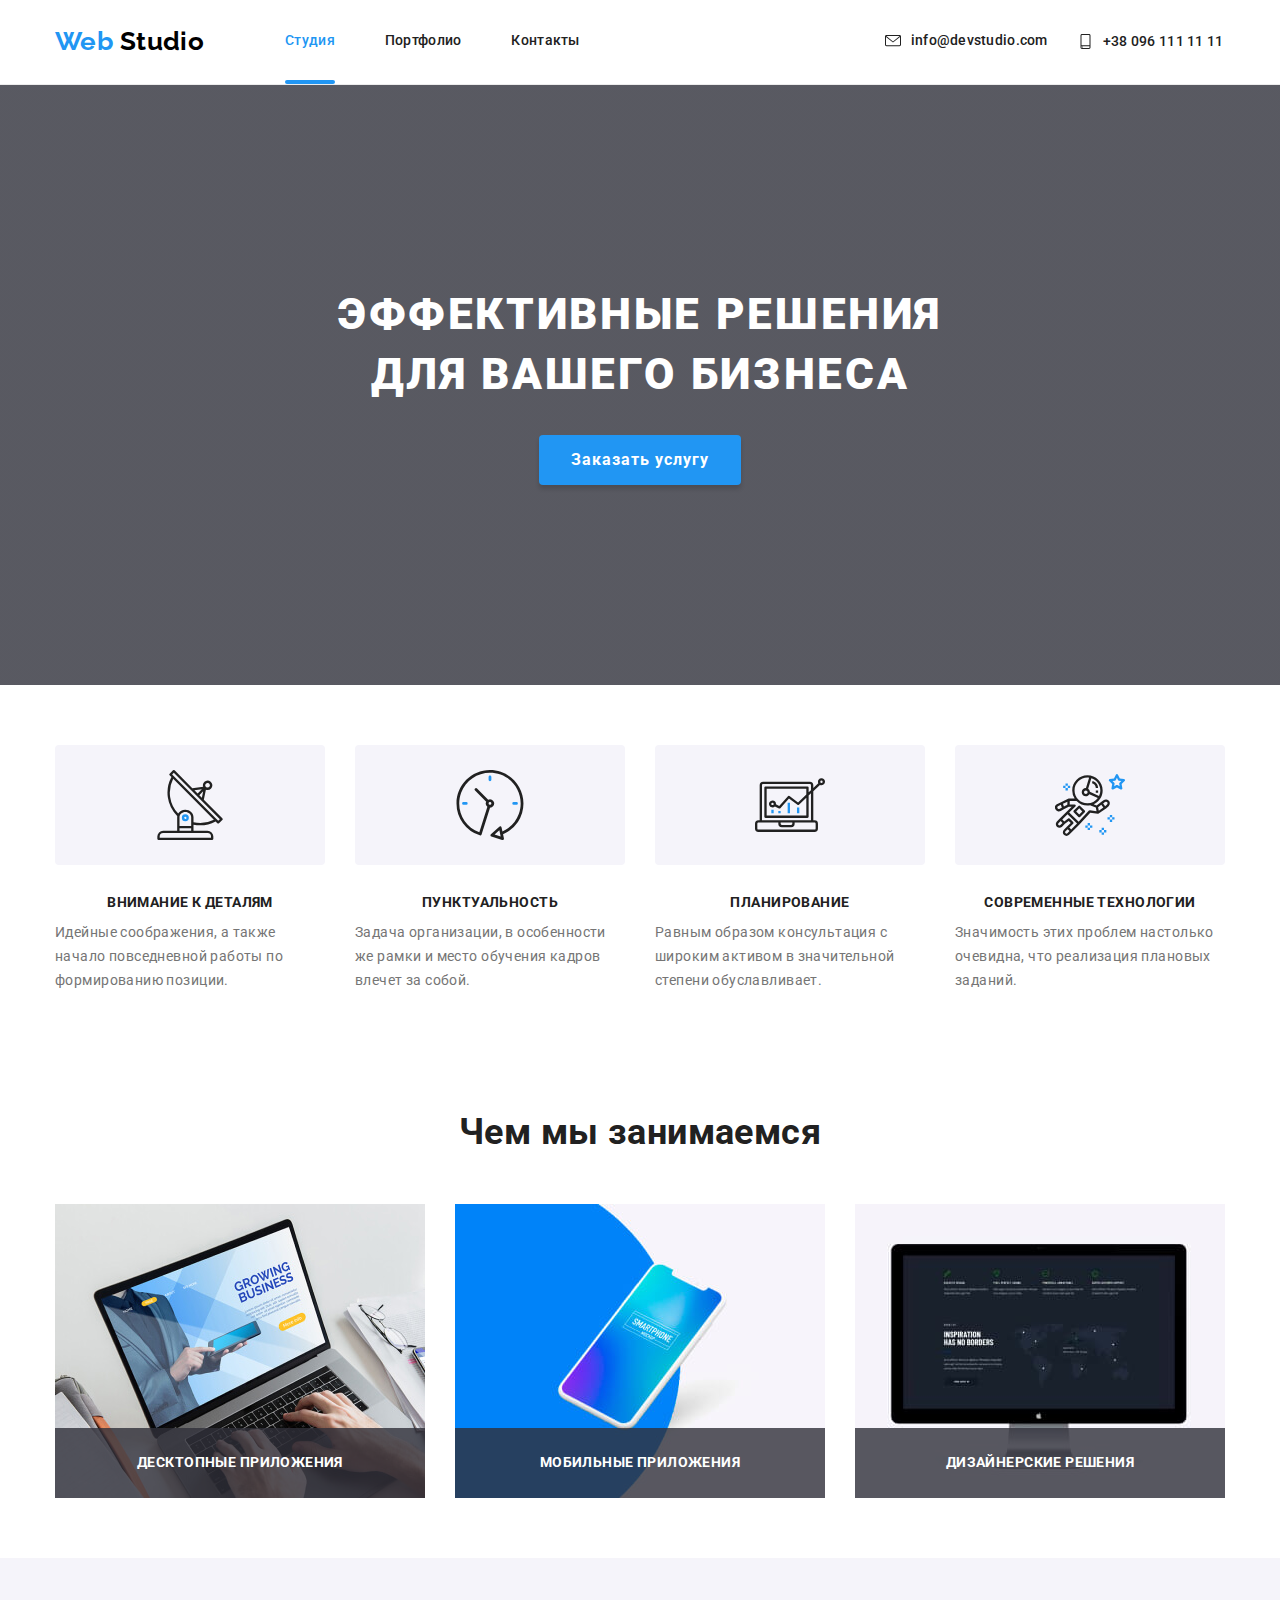
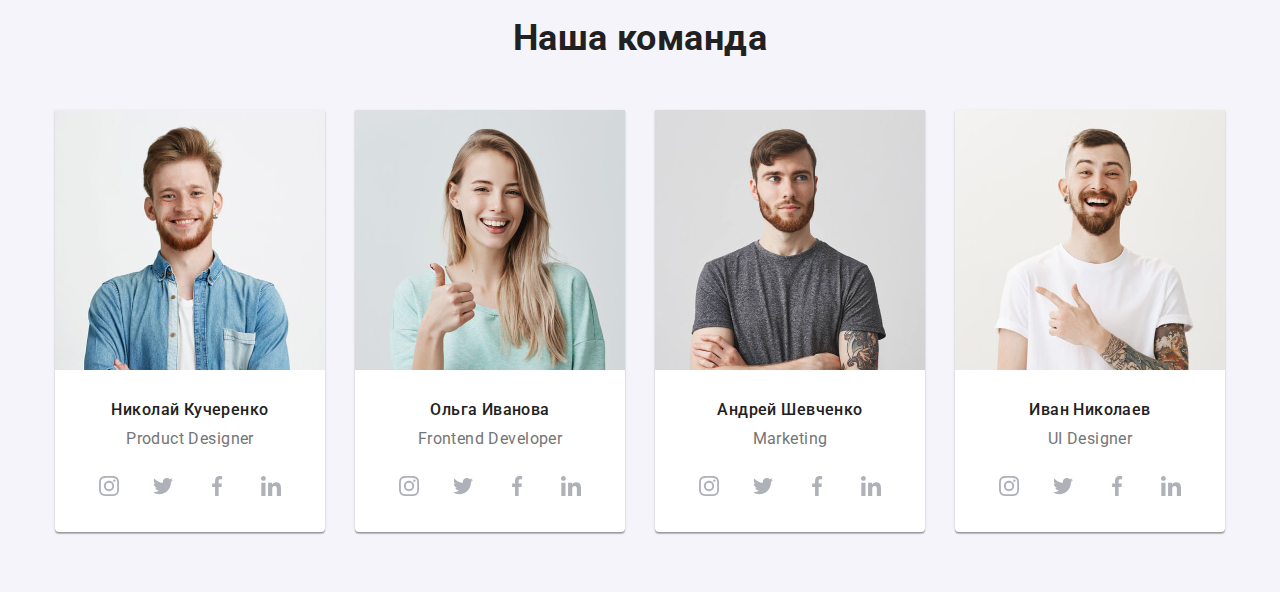
==== commit 41dd6d54: "адаптивная наша команда" ====
--- a/index.html
+++ b/index.html
@@ -75,9 +75,7 @@
             Эффективные решения <br />
             для вашего бизнеса
           </h1>
-          <button class="button" data-open-modal>
-            Заказать услугу
-          </button>
+          <button class="button" data-open-modal>Заказать услугу</button>
         </div>
       </section>
 
@@ -187,19 +185,32 @@
       </section>
 
       <!--Наша команда-->
-      <!-- <section class="section team">
+      <section class="section team">
         <div class="container">
           <h2 class="section-title">Наша команда</h2>
 
           <ul class="team-list list">
             <li class="team-item">
-              <img
-                class="team-img"
-                src="./images/nikolay-kucherenko.jpg"
-                alt="Фотография"
-                width="270"
-                height="260"
-              />
+              <picture>
+                <source
+                  srcset="
+                    ./images/nikolay-kucherenko.jpg    1x,
+                    ./images/nikolay-kucherenko@2x.jpg 2x
+                  "
+                  media="(min-width:1200px)"
+                />
+                <source
+                  srcset="
+                    ./images/nikolay-kucherenko-mob.jpg    1x,
+                    ./images/nikolay-kucherenko-mob@2x.jpg 2x
+                  "
+                />
+                <img
+                  class="team-img"
+                  src="./images/nikolay-kucherenko-mob.jpg"
+                  alt="Фотография"
+                />
+              </picture>
               <h3 class="team-name">Николай Кучеренко</h3>
               <p lang="en" class="team-position">Product Designer</p>
 
@@ -234,13 +245,18 @@
             </li>
 
             <li class="team-item">
-              <img
-                class="team-img"
-                src="./images/olga-ivanova.jpg"
-                alt="Фотография"
-                width="270"
-                height="260"
-              />
+              <picture>
+                <source
+                  srcset="./images/olga-ivanova.jpg 1x, ./images/olga-ivanova@2x.jpg 2x"
+                  media="(min-width:1200px)" />
+                <source
+                  srcset="
+                    ./images/olga-ivanova-mob.jpg    1x,
+                    ./images/olga-ivanova-mob@2x.jpg 2x
+                  " />
+                <img class="team-img" src="./images/olga-ivanova-mob.jpg" alt="Фотография"
+              /></picture>
+
               <h3 class="team-name">Ольга Иванова</h3>
               <p lang="en" class="team-position">Frontend Developer</p>
 
@@ -276,13 +292,26 @@
             </li>
 
             <li class="team-item">
-              <img
-                class="team-img"
-                src="./images/andrey-shevchenko.jpg"
-                alt="Фотография"
-                width="270"
-                height="260"
-              />
+              <picture>
+                <source
+                  srcset="
+                    ./images/andrey-shevchenko.jpg    1x,
+                    ./images/andrey-shevchenko@2x.jpg 2x
+                  "
+                  media="(min-width:1200px)"
+                />
+                <source
+                  srcset="
+                    ./images/andrey-shevchenko-mob.jpg    1x,
+                    ./images/andrey-shevchenko-mob@2x.jpg 2x
+                  "
+                />
+                <img
+                  class="team-img"
+                  src="./images/andrey-shevchenko-mob.jpg"
+                  alt="Фотография"
+                />
+              </picture>
               <h3 class="team-name">Андрей Шевченко</h3>
               <p lang="en" class="team-position">Marketing</p>
 
@@ -317,13 +346,19 @@
             </li>
 
             <li class="team-item">
-              <img
-                class="team-img"
-                src="./images/ivan-nikolaev.jpg"
-                alt="Фотография"
-                width="270"
-                height="260"
-              />
+              <picture>
+                <source
+                  srcset="./images/ivan-nikolaev.jpg 1x, ./images/ivan-nikolaev@2x.jpg 2x"
+                  media="(min-width:1200px)"
+                />
+                <source
+                  srcset="
+                    ./images/ivan-nikolaev-mob.jpg    1x,
+                    ./images/ivan-nikolaev-mob@2x.jpg 2x
+                  "
+                />
+                <img class="team-img" src="./images/ivan-nikolaev-mob.jpg" alt="Фотография" />
+              </picture>
               <h3 class="team-name">Иван Николаев</h3>
               <p lang="en" class="team-position">UI Designer</p>
 
@@ -358,7 +393,7 @@
             </li>
           </ul>
         </div>
-      </section> -->
+      </section>
 
       <!--Постоянные клиенты-->
       <!-- <section class="section">
--- a/css/main.min.css
+++ b/css/main.min.css
@@ -1,2 +1,2 @@
-/*! modern-normalize v0.6.0 | MIT License | https://github.com/sindresorhus/modern-normalize */*,*::before,*::after{-webkit-box-sizing:border-box;box-sizing:border-box}:root{-moz-tab-size:4;-o-tab-size:4;tab-size:4}html{line-height:1.15;-webkit-text-size-adjust:100%}body{margin:0}body{font-family:system-ui,-apple-system,"Segoe UI",Roboto,Helvetica,Arial,sans-serif,"Apple Color Emoji","Segoe UI Emoji"}hr{height:0}abbr[title]{-webkit-text-decoration:underline dotted;text-decoration:underline dotted}b,strong{font-weight:bolder}code,kbd,samp,pre{font-family:SFMono-Regular, Consolas, 'Liberation Mono', Menlo, monospace;font-size:1em}small{font-size:80%}sub,sup{font-size:75%;line-height:0;position:relative;vertical-align:baseline}sub{bottom:-0.25em}sup{top:-0.5em}button,input,optgroup,select,textarea{font-family:inherit;font-size:100%;line-height:1.15;margin:0}button,select{text-transform:none}button,[type='button'],[type='reset'],[type='submit']{-webkit-appearance:button}button::-moz-focus-inner,[type='button']::-moz-focus-inner,[type='reset']::-moz-focus-inner,[type='submit']::-moz-focus-inner{border-style:none;padding:0}button:-moz-focusring,[type='button']:-moz-focusring,[type='reset']:-moz-focusring,[type='submit']:-moz-focusring{outline:1px dotted ButtonText}fieldset{padding:0.35em 0.75em 0.625em}legend{padding:0}progress{vertical-align:baseline}[type='number']::-webkit-inner-spin-button,[type='number']::-webkit-outer-spin-button{height:auto}[type='search']{-webkit-appearance:textfield;outline-offset:-2px}[type='search']::-webkit-search-decoration{-webkit-appearance:none}::-webkit-file-upload-button{-webkit-appearance:button;font:inherit}summary{display:list-item}html{-webkit-box-sizing:border-box;box-sizing:border-box}*,*::before,*::after{-webkit-box-sizing:inherit;box-sizing:inherit}body{font-family:"Roboto",sans-serif;font-size:14px;line-height:1.7;letter-spacing:0.03em;color:#757575}h1,h2,h3,p{margin-top:0px;margin-bottom:0px}img{display:block;max-width:100%;height:auto}.navigation-list,.address-list,.features-list,.occupation-list,.team-list,.social-list,.customers-list,.footer-address-list{padding:0;margin:0;list-style:none}.logo,.navigation-link,.address-link,.customers-link,.address-link-map,.address-link-mail,.address-link-tel{text-decoration:none;display:block}.container{padding-left:15px;padding-right:15px;margin-left:auto;margin-right:auto}@media screen and (min-width: 480px){.container{width:480px}}@media screen and (min-width: 768px){.container{width:768px}}@media screen and (min-width: 1200px){.container{width:1200px}}.container-nav{display:-webkit-box;display:-ms-flexbox;display:flex;-webkit-box-align:center;-ms-flex-align:center;align-items:center}@media screen and (max-width: 767px){.container-nav{-webkit-box-pack:justify;-ms-flex-pack:justify;justify-content:space-between}}.section{padding-top:60px;padding-bottom:60px}.occupation-section{display:none}@media screen and (min-width: 1200px){.occupation-section{display:block}}.section-title{margin-top:0;margin-bottom:50px;font-size:36px;line-height:1.16;text-align:center;color:#212121}.hidden{display:none}.backdrop{position:fixed;top:0;left:0;width:100%;height:100%;background-color:rgba(0,0,0,0.2)}.backdrop.is-hidden{opacity:0;pointer-events:none}.modal{position:absolute;top:50%;left:50%;-webkit-transform:translate(-50%, -50%);transform:translate(-50%, -50%);min-width:528px;min-height:581px;padding:40px;background-color:#ffffff;-webkit-box-shadow:0px 1px 3px rgba(0,0,0,0.12),0px 1px 1px rgba(0,0,0,0.14),0px 2px 1px rgba(0,0,0,0.2);box-shadow:0px 1px 3px rgba(0,0,0,0.12),0px 1px 1px rgba(0,0,0,0.14),0px 2px 1px rgba(0,0,0,0.2);border-radius:4px}.modal-subtitle{margin-bottom:30px;font-style:normal;font-weight:600;font-size:20px;line-height:1.15;text-align:center;color:#212121}.form-field{position:relative;margin-bottom:28px}.form-field-comment{position:relative;margin-bottom:20px}.form-field-input{display:block;width:100%;height:40px;padding:12px 44px 12px 42px;border:1px solid rgba(33,33,33,0.2);border-radius:4px;-webkit-transition:border-color 250ms cubic-bezier(0.4, 0, 0.2, 1);transition:border-color 250ms cubic-bezier(0.4, 0, 0.2, 1)}.form-field-input:focus{outline:none;border-color:#2196f3}.form-field-label{position:absolute;top:50%;left:42px;-webkit-transform:translateY(-50%);transform:translateY(-50%);-webkit-transition:color 250ms cubic-bezier(0.4, 0, 0.2, 1),-webkit-transform 250ms cubic-bezier(0.4, 0, 0.2, 1);transition:color 250ms cubic-bezier(0.4, 0, 0.2, 1),-webkit-transform 250ms cubic-bezier(0.4, 0, 0.2, 1);transition:transform 250ms cubic-bezier(0.4, 0, 0.2, 1),color 250ms cubic-bezier(0.4, 0, 0.2, 1);transition:transform 250ms cubic-bezier(0.4, 0, 0.2, 1),color 250ms cubic-bezier(0.4, 0, 0.2, 1),-webkit-transform 250ms cubic-bezier(0.4, 0, 0.2, 1)}.form-field-input:focus+.form-field-label,.form-field-input:not(:placeholder-shown)+.form-field-label{-webkit-transform:translate(-23px, -45px);transform:translate(-23px, -45px);color:#2196f3}.form-field-svg{position:absolute;top:50%;left:19px;-webkit-transform:translateY(-50%);transform:translateY(-50%);fill:#212121;-webkit-transition:color 250ms cubic-bezier(0.4, 0, 0.2, 1);transition:color 250ms cubic-bezier(0.4, 0, 0.2, 1)}.form-field-input:focus ~ .form-field-svg,.form-field-input:not(:placeholder-shown) ~ .form-field-svg{fill:#2196f3}.comment{width:100%;height:120px;padding:12px 44px 12px 16px;resize:none;border:1px solid rgba(33,33,33,0.2);border-radius:4px;-webkit-transition:border-color 250ms cubic-bezier(0.4, 0, 0.2, 1);transition:border-color 250ms cubic-bezier(0.4, 0, 0.2, 1)}.comment:focus{border-color:#2196f3;outline:none}.form-field-comment-label{position:absolute;top:12px;left:16px;-webkit-transition:color 250ms cubic-bezier(0.4, 0, 0.2, 1),-webkit-transform 250ms cubic-bezier(0.4, 0, 0.2, 1);transition:color 250ms cubic-bezier(0.4, 0, 0.2, 1),-webkit-transform 250ms cubic-bezier(0.4, 0, 0.2, 1);transition:transform 250ms cubic-bezier(0.4, 0, 0.2, 1),color 250ms cubic-bezier(0.4, 0, 0.2, 1);transition:transform 250ms cubic-bezier(0.4, 0, 0.2, 1),color 250ms cubic-bezier(0.4, 0, 0.2, 1),-webkit-transform 250ms cubic-bezier(0.4, 0, 0.2, 1)}.comment:focus+.form-field-comment-label,.comment:not(:placeholder-shown)+.form-field-comment-label{-webkit-transform:translateY(-40px);transform:translateY(-40px);color:#2196f3}.label-agreement{display:-webkit-box;display:-ms-flexbox;display:flex;-webkit-box-align:center;-ms-flex-align:center;align-items:center;font-style:normal;font-weight:normal}.checkbox{-webkit-appearance:none}.checkbox-icon{display:inline-block;width:16px;height:15px;margin-right:8px;border:1.75px solid #000000;border-radius:2px;-webkit-box-shadow:0px 4px 4px rgba(0,0,0,0.25);box-shadow:0px 4px 4px rgba(0,0,0,0.25);-webkit-transition:background-color 250ms cubic-bezier(0.4, 0, 0.2, 1),background-image 250ms cubic-bezier(0.4, 0, 0.2, 1),border-color 250ms cubic-bezier(0.4, 0, 0.2, 1);transition:background-color 250ms cubic-bezier(0.4, 0, 0.2, 1),background-image 250ms cubic-bezier(0.4, 0, 0.2, 1),border-color 250ms cubic-bezier(0.4, 0, 0.2, 1)}.checkbox:checked+.checkbox-icon{border-color:transparent;background-color:#2196f3;background-image:url("../images/icon-check.svg");background-size:contain;background-origin:border-box}.contract{margin-left:5.5px;color:#2196f3}.button-submit{display:block;width:200px;height:50px;margin-left:auto;margin-right:auto;margin-top:30px;border:none;font-family:Roboto;font-style:normal;font-weight:bold;font-size:16px;line-height:1.87;letter-spacing:0.06em;color:#ffffff;background:#2196f3;-webkit-box-shadow:0px 4px 4px rgba(0,0,0,0.15);box-shadow:0px 4px 4px rgba(0,0,0,0.15);border-radius:4px;cursor:pointer}.button-submit:focus{outline:none}.button-close{position:absolute;top:8px;right:8px;display:-webkit-box;display:-ms-flexbox;display:flex;-webkit-box-pack:center;-ms-flex-pack:center;justify-content:center;-webkit-box-align:center;-ms-flex-align:center;align-items:center;width:30px;height:30px;background-color:#ffffff;border:1px solid rgba(0,0,0,0.1);border-radius:50%;cursor:pointer}.button-close:focus{outline:none}.button-close-svg{-webkit-transition:color 250ms cubic-bezier(0.4, 0, 0.2, 1);transition:color 250ms cubic-bezier(0.4, 0, 0.2, 1)}.button-close-svg:hover,.button-close-svg:focus{fill:#2196f3}.header{border-bottom:1px solid #ececec}.menu-btn{background-color:transparent;border:none;outline:none}.menu-btn.is-open .icon-close{display:block}.menu-btn.is-open .icon-burger{display:none}.menu-btn:focus .menu-btn-svg{color:#2196f3}@media screen and (min-width: 768px){.menu-btn{display:none}}.menu-btn-svg{color:#212121}.icon-close{display:none;fill:currentColor}.icon-burger{fill:currentColor}@media screen and (max-width: 767px){.header{position:relative;padding-top:10px;padding-bottom:10px}.menu-wrapper{position:absolute;top:100%;left:0;width:100%;padding:60px 140px;z-index:100;background:#ffffff;-webkit-box-shadow:0px 4px 8px rgba(0,0,0,0.04),0px 2px 4px rgba(0,0,0,0.08),0px 1px 3px rgba(0,0,0,0.16);box-shadow:0px 4px 8px rgba(0,0,0,0.04),0px 2px 4px rgba(0,0,0,0.08),0px 1px 3px rgba(0,0,0,0.16);-webkit-transform:scale(0);transform:scale(0);-webkit-transition:-webkit-transform 250ms cubic-bezier(0.4, 0, 0.2, 1);transition:-webkit-transform 250ms cubic-bezier(0.4, 0, 0.2, 1);transition:transform 250ms cubic-bezier(0.4, 0, 0.2, 1);transition:transform 250ms cubic-bezier(0.4, 0, 0.2, 1), -webkit-transform 250ms cubic-bezier(0.4, 0, 0.2, 1)}.menu-wrapper.is-open{-webkit-transform:scale(1);transform:scale(1)}}@media screen and (min-width: 768px){.menu-wrapper{display:-webkit-box;display:-ms-flexbox;display:flex;-webkit-box-align:center;-ms-flex-align:center;align-items:center;-webkit-box-pack:justify;-ms-flex-pack:justify;justify-content:space-between}}.logo{font-family:"Raleway",sans-serif;font-weight:700;font-size:26px;line-height:1.2;color:#000}.logo-blue{color:#2196f3}.logo-footer{color:#fff;margin-bottom:8px}@media screen and (max-width: 1199px){.logo{font-size:24px;line-height:1.167;color:#212121}}.navigation-list{display:-webkit-box;display:-ms-flexbox;display:flex}.navigation-link{letter-spacing:0.02em;color:#212121;-webkit-transition:color 250ms cubic-bezier(0.4, 0, 0.2, 1);transition:color 250ms cubic-bezier(0.4, 0, 0.2, 1)}.navigation-link:hover,.navigation-link:focus{color:#2196f3}.current{color:#2196f3}.line::after{display:block;content:'';width:100%;height:4px;background:#2196f3;border-radius:2px}@media screen and (max-width: 767px){.navigation{padding-bottom:60px}.navigation-list{-webkit-box-orient:vertical;-webkit-box-direction:normal;-ms-flex-direction:column;flex-direction:column;-webkit-box-align:center;-ms-flex-align:center;align-items:center}.navigation-item:not(:last-child){margin-bottom:40px}.navigation-link{font-style:normal;font-weight:500;font-size:18px;line-height:1.167}.line::after{margin-top:8px}}@media screen and (min-width: 768px){.navigation{display:-webkit-box;display:-ms-flexbox;display:flex;-webkit-box-align:center;-ms-flex-align:center;align-items:center}.navigation-list{margin-left:81px}.navigation-item:not(:last-child){margin-right:50px}.navigation-link{display:block;padding-top:32px;padding-bottom:32px;font-weight:500;line-height:1.143}}.address-list{display:-webkit-box;display:-ms-flexbox;display:flex}.address-item{height:18px}.address-link{display:-webkit-inline-box;display:-ms-inline-flexbox;display:inline-flex;-webkit-box-align:center;-ms-flex-align:center;align-items:center;font-style:normal;font-weight:500;font-size:14px;line-height:1.14;letter-spacing:0.02em;color:#212121;-webkit-transition:color 250ms cubic-bezier(0.4, 0, 0.2, 1);transition:color 250ms cubic-bezier(0.4, 0, 0.2, 1)}.address-link:hover,.address-link:focus{color:#2196f3}.envelope{width:16px;height:16px;fill:currentColor;margin-right:10px}.smartphone{width:15px;height:15px;fill:currentColor;margin-right:10px}@media screen and (min-width: 1200px){.header-address{margin-left:305px}.address-item:not(:last-child){margin-right:30px}}@media screen and (max-width: 1199px){.header-address{margin-left:84px}.address-list{-webkit-box-orient:vertical;-webkit-box-direction:normal;-ms-flex-direction:column;flex-direction:column}.address-item:not(:last-child){margin-bottom:10px}.address-link{font-size:12px;line-height:1.167}.envelope{width:14px;height:14px;margin-right:8px}.smartphone{width:13px;height:13px;margin-right:8px}}@media screen and (max-width: 767px){.header-address{margin-left:0}.address-list{-webkit-box-align:center;-ms-flex-align:center;align-items:center}.address-item:not(:last-child){margin-bottom:16px}.address-link{font-size:18px;line-height:1.167;color:#212121}}.hero{padding-top:118px;padding-bottom:118px;text-align:center}.hero-fon{max-width:767px;height:400px;margin-left:auto;margin-right:auto;background-image:-webkit-gradient(linear, left top, left bottom, from(rgba(47,48,58,0.8)), to(rgba(47,48,58,0.8))),url("../images/header-mobile.jpg");background-image:linear-gradient(rgba(47,48,58,0.8), rgba(47,48,58,0.8)),url("../images/header-mobile.jpg");background-repeat:no-repeat;background-size:cover;background-position:center}.hero-title{margin-top:0px;margin-bottom:30px;font-style:normal;font-weight:900;font-size:26px;line-height:1.615;letter-spacing:0.06em;text-transform:uppercase;color:#ffffff}@media screen and (min-device-pixel-ratio: 2), screen and (-webkit-min-device-pixel-ratio: 2), screen and (min-resolution: 192dpi), screen and (min-resolution: 2dppx), screen and (min-width: 360px){.hero-fon{background-image:-webkit-gradient(linear, left top, left bottom, from(rgba(47,48,58,0.8)), to(rgba(47,48,58,0.8))),url("../images/header-mobile@2x.jpg");background-image:linear-gradient(rgba(47,48,58,0.8), rgba(47,48,58,0.8)),url("../images/header-mobile@2x.jpg")}}@media screen and (min-width: 768px){.hero-fon{max-width:1199px;background-image:-webkit-gradient(linear, left top, left bottom, from(rgba(47,48,58,0.8)), to(rgba(47,48,58,0.8))),url("../images/header-tablet.jpg");background-image:linear-gradient(rgba(47,48,58,0.8), rgba(47,48,58,0.8)),url("../images/header-tablet.jpg")}}@media screen and (min-device-pixel-ratio: 2), screen and (-webkit-min-device-pixel-ratio: 2), screen and (min-resolution: 192dpi), screen and (min-resolution: 2dppx), screen and (min-width: 768px){.hero-fon{background-image:-webkit-gradient(linear, left top, left bottom, from(rgba(47,48,58,0.8)), to(rgba(47,48,58,0.8))),url("../images/header-tablet@2x.jpg");background-image:linear-gradient(rgba(47,48,58,0.8), rgba(47,48,58,0.8)),url("../images/header-tablet@2x.jpg")}}@media screen and (min-width: 1200px){.hero{padding-top:200px;padding-bottom:200px}.hero-fon{max-width:1600px;height:600px;background-image:-webkit-gradient(linear, left top, left bottom, from(rgba(47,48,58,0.8)), to(rgba(47,48,58,0.8))),url("../images/header.jpg");background-image:linear-gradient(rgba(47,48,58,0.8), rgba(47,48,58,0.8)),url("../images/header.jpg")}.hero-title{font-size:44px;line-height:1.36;letter-spacing:0.06em;text-transform:uppercase}}@media screen and (min-device-pixel-ratio: 2), screen and (-webkit-min-device-pixel-ratio: 2), screen and (min-resolution: 192dpi), screen and (min-resolution: 2dppx), screen and (min-width: 1200px){.hero-fon{background-image:-webkit-gradient(linear, left top, left bottom, from(rgba(47,48,58,0.8)), to(rgba(47,48,58,0.8))),url("../images/header@2x.jpg");background-image:linear-gradient(rgba(47,48,58,0.8), rgba(47,48,58,0.8)),url("../images/header@2x.jpg")}}.features-item{width:450px}.features-container-img{display:-webkit-inline-box;display:-ms-inline-flexbox;display:inline-flex;width:100%;height:120px;-webkit-box-pack:center;-ms-flex-pack:center;justify-content:center;-webkit-box-align:center;-ms-flex-align:center;align-items:center;background-color:#f5f4fa;border-radius:4px;margin-bottom:30px}.features-img{width:70px;height:70px}.features-title{margin-top:0mm;margin-bottom:10px;font-weight:700;font-size:14px;line-height:1.14;text-align:center;text-transform:uppercase;color:#212121}.features-text{margin-top:0;margin-bottom:0}@media screen and (max-width: 1199px){.features-item:not(:nth-last-child(-n+2)){margin-bottom:30px}}@media screen and (max-width: 767px){.features-item:not(:last-child){margin-bottom:30px}}@media screen and (min-width: 768px){.features-list{display:-webkit-box;display:-ms-flexbox;display:flex;-ms-flex-wrap:wrap;flex-wrap:wrap}.features-item{width:354px}.features-item:nth-last-child(2n){margin-right:30px}}@media screen and (min-width: 1200px){.features-item{width:calc((100% - 90px) / 4)}.features-item:not(:last-child){margin-right:30px}}.occupation-list{display:-webkit-box;display:-ms-flexbox;display:flex}.occupation-title{display:-webkit-box;display:-ms-flexbox;display:flex;-webkit-box-pack:center;-ms-flex-pack:center;justify-content:center;-webkit-box-align:center;-ms-flex-align:center;align-items:center;position:absolute;width:100%;height:70px;left:0;bottom:0;line-height:1.14;text-transform:uppercase;color:#fff;background-color:rgba(47,48,58,0.8)}.occupation-item{display:block;position:relative;width:calc((100% - 60px) / 3)}.occupation-item:not(:last-child){margin-right:30px}.team{background:#f5f4fa}.team-list{display:-webkit-box;display:-ms-flexbox;display:flex}.team-img{margin-bottom:30px}.team-name{margin:0;margin-bottom:10px;font-weight:500;font-size:16px;line-height:1.18;color:#212121}.team-position{margin-top:0;margin-bottom:16px;font-size:16px;line-height:1.18}.team .social-link{color:#afb1b8}.team-item{width:calc((100% - 90px) / 4);text-align:center;padding-bottom:24px;background:#fff;-webkit-box-shadow:0px 2px 1px rgba(0,0,0,0.2),0px 1px 1px rgba(0,0,0,0.14),0px 1px 3px rgba(0,0,0,0.12);box-shadow:0px 2px 1px rgba(0,0,0,0.2),0px 1px 1px rgba(0,0,0,0.14),0px 1px 3px rgba(0,0,0,0.12);border-radius:0px 0px 4px 4px}.team-item:not(:last-child){margin-right:30px}.social-list{display:-webkit-box;display:-ms-flexbox;display:flex;-webkit-box-pack:center;-ms-flex-pack:center;justify-content:center}.social-item:not(:last-child){margin-right:10px}.social-link{display:-webkit-inline-box;display:-ms-inline-flexbox;display:inline-flex;-webkit-box-pack:center;-ms-flex-pack:center;justify-content:center;-webkit-box-align:center;-ms-flex-align:center;align-items:center;width:44px;height:44px;color:#fff;background-color:rgba(255,255,255,0.1);border-radius:50%;-webkit-transition:color 250ms cubic-bezier(0.4, 0, 0.2, 1),background-color 250ms cubic-bezier(0.4, 0, 0.2, 1);transition:color 250ms cubic-bezier(0.4, 0, 0.2, 1),background-color 250ms cubic-bezier(0.4, 0, 0.2, 1)}.social-link:hover,.social-link:focus{background-color:#2196f3;color:#fff}.social-icon{width:20px;height:20px;fill:currentColor}.customers-list{display:-webkit-box;display:-ms-flexbox;display:flex}.customers-item:not(:last-child){margin-right:30px}.customers-link{display:-webkit-box;display:-ms-flexbox;display:flex;width:170px;height:90px;-webkit-box-pack:center;-ms-flex-pack:center;justify-content:center;-webkit-box-align:center;-ms-flex-align:center;align-items:center;color:#afb1b8;border:1px solid #afb1b8;border-radius:4px;-webkit-transition:color 250ms cubic-bezier(0.4, 0, 0.2, 1),border 250ms cubic-bezier(0.4, 0, 0.2, 1);transition:color 250ms cubic-bezier(0.4, 0, 0.2, 1),border 250ms cubic-bezier(0.4, 0, 0.2, 1)}.customers-link:hover,.customers-link:focus{color:#2196f3;border:1px solid #2196f3}.customers-img{fill:currentColor}.button{display:-webkit-inline-box;display:-ms-inline-flexbox;display:inline-flex;padding:10px 32px;min-width:200px;font-family:"Roboto",sans-serif;font-style:normal;font-weight:700;font-size:16px;line-height:1.9;-webkit-box-align:center;-ms-flex-align:center;align-items:center;letter-spacing:0.06em;background-color:#2196f3;color:#fff;-webkit-box-shadow:0px 4px 4px rgba(0,0,0,0.15);box-shadow:0px 4px 4px rgba(0,0,0,0.15);border:none;border-radius:4px;cursor:pointer}.button-svg{margin-left:10px}.button:focus{outline:none}.footer-address-item:not(:last-child){margin-bottom:9px}.address-link-map{font-style:normal;font-weight:normal;color:#fff}.address-link-mail,.address-link-tel{font-style:normal;font-weight:normal;color:rgba(255,255,255,0.6)}.a-call-subtitle{display:block;margin-bottom:20px;line-height:1.14;text-transform:uppercase;color:#fff}.footer{background-color:#2f303a}.footer .container-nav{padding-top:45px;padding-bottom:28px;-webkit-box-align:baseline;-ms-flex-align:baseline;align-items:baseline;-webkit-box-pack:justify;-ms-flex-pack:justify;justify-content:space-between}.forma{display:-webkit-box;display:-ms-flexbox;display:flex;margin:0}.forma .button{margin-left:12px}.forma-email{display:block;padding:18px 12px;width:358px;color:#ffffff;background-color:#2f303a;border:1px solid rgba(255,255,255,0.3);border-radius:4px}.forma-email:focus{outline:none}.forma-email:focus:required:valid:not(:placeholder-shown){border:1px solid green}.forma-email:focus:required:invalid:not(:placeholder-shown){border:1px solid red}.copyright{text-align:center;font-size:12px;color:var(--copyright-white-color)}.copyright-container{padding-top:18px;padding-bottom:21px;border-top:1px solid rgba(255,255,255,0.1)}
+/*! modern-normalize v0.6.0 | MIT License | https://github.com/sindresorhus/modern-normalize */*,*::before,*::after{-webkit-box-sizing:border-box;box-sizing:border-box}:root{-moz-tab-size:4;-o-tab-size:4;tab-size:4}html{line-height:1.15;-webkit-text-size-adjust:100%}body{margin:0}body{font-family:system-ui,-apple-system,"Segoe UI",Roboto,Helvetica,Arial,sans-serif,"Apple Color Emoji","Segoe UI Emoji"}hr{height:0}abbr[title]{-webkit-text-decoration:underline dotted;text-decoration:underline dotted}b,strong{font-weight:bolder}code,kbd,samp,pre{font-family:SFMono-Regular, Consolas, 'Liberation Mono', Menlo, monospace;font-size:1em}small{font-size:80%}sub,sup{font-size:75%;line-height:0;position:relative;vertical-align:baseline}sub{bottom:-0.25em}sup{top:-0.5em}button,input,optgroup,select,textarea{font-family:inherit;font-size:100%;line-height:1.15;margin:0}button,select{text-transform:none}button,[type='button'],[type='reset'],[type='submit']{-webkit-appearance:button}button::-moz-focus-inner,[type='button']::-moz-focus-inner,[type='reset']::-moz-focus-inner,[type='submit']::-moz-focus-inner{border-style:none;padding:0}button:-moz-focusring,[type='button']:-moz-focusring,[type='reset']:-moz-focusring,[type='submit']:-moz-focusring{outline:1px dotted ButtonText}fieldset{padding:0.35em 0.75em 0.625em}legend{padding:0}progress{vertical-align:baseline}[type='number']::-webkit-inner-spin-button,[type='number']::-webkit-outer-spin-button{height:auto}[type='search']{-webkit-appearance:textfield;outline-offset:-2px}[type='search']::-webkit-search-decoration{-webkit-appearance:none}::-webkit-file-upload-button{-webkit-appearance:button;font:inherit}summary{display:list-item}html{-webkit-box-sizing:border-box;box-sizing:border-box}*,*::before,*::after{-webkit-box-sizing:inherit;box-sizing:inherit}body{font-family:"Roboto",sans-serif;font-size:14px;line-height:1.7;letter-spacing:0.03em;color:#757575}h1,h2,h3,p{margin-top:0px;margin-bottom:0px}img{display:block;max-width:100%;height:auto}.list{padding:0;margin:0;list-style:none}.link{text-decoration:none;display:block}.navigation-list,.address-list,.features-list,.occupation-list,.social-list,.customers-list,.footer-address-list{padding:0;margin:0;list-style:none}.logo,.navigation-link,.address-link,.customers-link,.address-link-map,.address-link-mail,.address-link-tel{text-decoration:none;display:block}.container{padding-left:15px;padding-right:15px;margin-left:auto;margin-right:auto}@media screen and (min-width: 480px){.container{width:480px}}@media screen and (min-width: 768px){.container{width:768px}}@media screen and (min-width: 1200px){.container{width:1200px}}.container-nav{display:-webkit-box;display:-ms-flexbox;display:flex;-webkit-box-align:center;-ms-flex-align:center;align-items:center}@media screen and (max-width: 767px){.container-nav{-webkit-box-pack:justify;-ms-flex-pack:justify;justify-content:space-between}}.section{padding-top:60px;padding-bottom:60px}.occupation-section{display:none}.section-title{margin-top:0;margin-bottom:30px;font-style:normal;font-weight:bold;font-size:28px;line-height:1.179;text-align:center;color:#212121}@media screen and (min-width: 1200px){.occupation-section{display:block}.section-title{margin-bottom:50px;font-size:36px;line-height:1.16}}.hidden{display:none}.backdrop{position:fixed;top:0;left:0;width:100%;height:100%;background-color:rgba(0,0,0,0.2)}.backdrop.is-hidden{opacity:0;pointer-events:none}.modal{position:absolute;top:50%;left:50%;-webkit-transform:translate(-50%, -50%);transform:translate(-50%, -50%);min-width:528px;min-height:581px;padding:40px;background-color:#ffffff;-webkit-box-shadow:0px 1px 3px rgba(0,0,0,0.12),0px 1px 1px rgba(0,0,0,0.14),0px 2px 1px rgba(0,0,0,0.2);box-shadow:0px 1px 3px rgba(0,0,0,0.12),0px 1px 1px rgba(0,0,0,0.14),0px 2px 1px rgba(0,0,0,0.2);border-radius:4px}.modal-subtitle{margin-bottom:30px;font-style:normal;font-weight:600;font-size:20px;line-height:1.15;text-align:center;color:#212121}.form-field{position:relative;margin-bottom:28px}.form-field-comment{position:relative;margin-bottom:20px}.form-field-input{display:block;width:100%;height:40px;padding:12px 44px 12px 42px;border:1px solid rgba(33,33,33,0.2);border-radius:4px;-webkit-transition:border-color 250ms cubic-bezier(0.4, 0, 0.2, 1);transition:border-color 250ms cubic-bezier(0.4, 0, 0.2, 1)}.form-field-input:focus{outline:none;border-color:#2196f3}.form-field-label{position:absolute;top:50%;left:42px;-webkit-transform:translateY(-50%);transform:translateY(-50%);-webkit-transition:color 250ms cubic-bezier(0.4, 0, 0.2, 1),-webkit-transform 250ms cubic-bezier(0.4, 0, 0.2, 1);transition:color 250ms cubic-bezier(0.4, 0, 0.2, 1),-webkit-transform 250ms cubic-bezier(0.4, 0, 0.2, 1);transition:transform 250ms cubic-bezier(0.4, 0, 0.2, 1),color 250ms cubic-bezier(0.4, 0, 0.2, 1);transition:transform 250ms cubic-bezier(0.4, 0, 0.2, 1),color 250ms cubic-bezier(0.4, 0, 0.2, 1),-webkit-transform 250ms cubic-bezier(0.4, 0, 0.2, 1)}.form-field-input:focus+.form-field-label,.form-field-input:not(:placeholder-shown)+.form-field-label{-webkit-transform:translate(-23px, -45px);transform:translate(-23px, -45px);color:#2196f3}.form-field-svg{position:absolute;top:50%;left:19px;-webkit-transform:translateY(-50%);transform:translateY(-50%);fill:#212121;-webkit-transition:color 250ms cubic-bezier(0.4, 0, 0.2, 1);transition:color 250ms cubic-bezier(0.4, 0, 0.2, 1)}.form-field-input:focus ~ .form-field-svg,.form-field-input:not(:placeholder-shown) ~ .form-field-svg{fill:#2196f3}.comment{width:100%;height:120px;padding:12px 44px 12px 16px;resize:none;border:1px solid rgba(33,33,33,0.2);border-radius:4px;-webkit-transition:border-color 250ms cubic-bezier(0.4, 0, 0.2, 1);transition:border-color 250ms cubic-bezier(0.4, 0, 0.2, 1)}.comment:focus{border-color:#2196f3;outline:none}.form-field-comment-label{position:absolute;top:12px;left:16px;-webkit-transition:color 250ms cubic-bezier(0.4, 0, 0.2, 1),-webkit-transform 250ms cubic-bezier(0.4, 0, 0.2, 1);transition:color 250ms cubic-bezier(0.4, 0, 0.2, 1),-webkit-transform 250ms cubic-bezier(0.4, 0, 0.2, 1);transition:transform 250ms cubic-bezier(0.4, 0, 0.2, 1),color 250ms cubic-bezier(0.4, 0, 0.2, 1);transition:transform 250ms cubic-bezier(0.4, 0, 0.2, 1),color 250ms cubic-bezier(0.4, 0, 0.2, 1),-webkit-transform 250ms cubic-bezier(0.4, 0, 0.2, 1)}.comment:focus+.form-field-comment-label,.comment:not(:placeholder-shown)+.form-field-comment-label{-webkit-transform:translateY(-40px);transform:translateY(-40px);color:#2196f3}.label-agreement{display:-webkit-box;display:-ms-flexbox;display:flex;-webkit-box-align:center;-ms-flex-align:center;align-items:center;font-style:normal;font-weight:normal}.checkbox{-webkit-appearance:none}.checkbox-icon{display:inline-block;width:16px;height:15px;margin-right:8px;border:1.75px solid #000000;border-radius:2px;-webkit-box-shadow:0px 4px 4px rgba(0,0,0,0.25);box-shadow:0px 4px 4px rgba(0,0,0,0.25);-webkit-transition:background-color 250ms cubic-bezier(0.4, 0, 0.2, 1),background-image 250ms cubic-bezier(0.4, 0, 0.2, 1),border-color 250ms cubic-bezier(0.4, 0, 0.2, 1);transition:background-color 250ms cubic-bezier(0.4, 0, 0.2, 1),background-image 250ms cubic-bezier(0.4, 0, 0.2, 1),border-color 250ms cubic-bezier(0.4, 0, 0.2, 1)}.checkbox:checked+.checkbox-icon{border-color:transparent;background-color:#2196f3;background-image:url("../images/icon-check.svg");background-size:contain;background-origin:border-box}.contract{margin-left:5.5px;color:#2196f3}.button-submit{display:block;width:200px;height:50px;margin-left:auto;margin-right:auto;margin-top:30px;border:none;font-family:Roboto;font-style:normal;font-weight:bold;font-size:16px;line-height:1.87;letter-spacing:0.06em;color:#ffffff;background:#2196f3;-webkit-box-shadow:0px 4px 4px rgba(0,0,0,0.15);box-shadow:0px 4px 4px rgba(0,0,0,0.15);border-radius:4px;cursor:pointer}.button-submit:focus{outline:none}.button-close{position:absolute;top:8px;right:8px;display:-webkit-box;display:-ms-flexbox;display:flex;-webkit-box-pack:center;-ms-flex-pack:center;justify-content:center;-webkit-box-align:center;-ms-flex-align:center;align-items:center;width:30px;height:30px;background-color:#ffffff;border:1px solid rgba(0,0,0,0.1);border-radius:50%;cursor:pointer}.button-close:focus{outline:none}.button-close-svg{-webkit-transition:color 250ms cubic-bezier(0.4, 0, 0.2, 1);transition:color 250ms cubic-bezier(0.4, 0, 0.2, 1)}.button-close-svg:hover,.button-close-svg:focus{fill:#2196f3}.header{border-bottom:1px solid #ececec}.menu-btn{background-color:transparent;border:none;outline:none}.menu-btn.is-open .icon-close{display:block}.menu-btn.is-open .icon-burger{display:none}.menu-btn:focus .menu-btn-svg{color:#2196f3}@media screen and (min-width: 768px){.menu-btn{display:none}}.menu-btn-svg{color:#212121}.icon-close{display:none;fill:currentColor}.icon-burger{fill:currentColor}@media screen and (max-width: 767px){.header{position:relative;padding-top:10px;padding-bottom:10px}.menu-wrapper{position:absolute;top:100%;left:0;width:100%;padding:60px 140px;z-index:100;background:#ffffff;-webkit-box-shadow:0px 4px 8px rgba(0,0,0,0.04),0px 2px 4px rgba(0,0,0,0.08),0px 1px 3px rgba(0,0,0,0.16);box-shadow:0px 4px 8px rgba(0,0,0,0.04),0px 2px 4px rgba(0,0,0,0.08),0px 1px 3px rgba(0,0,0,0.16);-webkit-transform:scale(0);transform:scale(0);-webkit-transition:-webkit-transform 250ms cubic-bezier(0.4, 0, 0.2, 1);transition:-webkit-transform 250ms cubic-bezier(0.4, 0, 0.2, 1);transition:transform 250ms cubic-bezier(0.4, 0, 0.2, 1);transition:transform 250ms cubic-bezier(0.4, 0, 0.2, 1), -webkit-transform 250ms cubic-bezier(0.4, 0, 0.2, 1)}.menu-wrapper.is-open{-webkit-transform:scale(1);transform:scale(1)}}@media screen and (min-width: 768px){.menu-wrapper{display:-webkit-box;display:-ms-flexbox;display:flex;-webkit-box-align:center;-ms-flex-align:center;align-items:center;-webkit-box-pack:justify;-ms-flex-pack:justify;justify-content:space-between}}.logo{font-family:"Raleway",sans-serif;font-weight:700;font-size:26px;line-height:1.2;color:#000}.logo-blue{color:#2196f3}.logo-footer{color:#fff;margin-bottom:8px}@media screen and (max-width: 1199px){.logo{font-size:24px;line-height:1.167;color:#212121}}.navigation-list{display:-webkit-box;display:-ms-flexbox;display:flex}.navigation-link{letter-spacing:0.02em;color:#212121;-webkit-transition:color 250ms cubic-bezier(0.4, 0, 0.2, 1);transition:color 250ms cubic-bezier(0.4, 0, 0.2, 1)}.navigation-link:hover,.navigation-link:focus{color:#2196f3}.current{color:#2196f3}.line::after{display:block;content:'';width:100%;height:4px;background:#2196f3;border-radius:2px}@media screen and (max-width: 767px){.navigation{padding-bottom:60px}.navigation-list{-webkit-box-orient:vertical;-webkit-box-direction:normal;-ms-flex-direction:column;flex-direction:column;-webkit-box-align:center;-ms-flex-align:center;align-items:center}.navigation-item:not(:last-child){margin-bottom:40px}.navigation-link{font-style:normal;font-weight:500;font-size:18px;line-height:1.167}.line::after{margin-top:8px}}@media screen and (min-width: 768px){.navigation{display:-webkit-box;display:-ms-flexbox;display:flex;-webkit-box-align:center;-ms-flex-align:center;align-items:center}.navigation-list{margin-left:81px}.navigation-item:not(:last-child){margin-right:50px}.navigation-link{display:block;padding-top:32px;padding-bottom:32px;font-weight:500;line-height:1.143}}.address-list{display:-webkit-box;display:-ms-flexbox;display:flex}.address-item{height:18px}.address-link{display:-webkit-inline-box;display:-ms-inline-flexbox;display:inline-flex;-webkit-box-align:center;-ms-flex-align:center;align-items:center;font-style:normal;font-weight:500;font-size:14px;line-height:1.14;letter-spacing:0.02em;color:#212121;-webkit-transition:color 250ms cubic-bezier(0.4, 0, 0.2, 1);transition:color 250ms cubic-bezier(0.4, 0, 0.2, 1)}.address-link:hover,.address-link:focus{color:#2196f3}.envelope{width:16px;height:16px;fill:currentColor;margin-right:10px}.smartphone{width:15px;height:15px;fill:currentColor;margin-right:10px}@media screen and (min-width: 1200px){.header-address{margin-left:305px}.address-item:not(:last-child){margin-right:30px}}@media screen and (max-width: 1199px){.header-address{margin-left:84px}.address-list{-webkit-box-orient:vertical;-webkit-box-direction:normal;-ms-flex-direction:column;flex-direction:column}.address-item:not(:last-child){margin-bottom:10px}.address-link{font-size:12px;line-height:1.167}.envelope{width:14px;height:14px;margin-right:8px}.smartphone{width:13px;height:13px;margin-right:8px}}@media screen and (max-width: 767px){.header-address{margin-left:0}.address-list{-webkit-box-align:center;-ms-flex-align:center;align-items:center}.address-item:not(:last-child){margin-bottom:16px}.address-link{font-size:18px;line-height:1.167;color:#212121}}.hero{padding-top:118px;padding-bottom:118px;text-align:center}.hero-fon{max-width:767px;height:400px;margin-left:auto;margin-right:auto;background-image:-webkit-gradient(linear, left top, left bottom, from(rgba(47,48,58,0.8)), to(rgba(47,48,58,0.8))),url("../images/header-mobile.jpg");background-image:linear-gradient(rgba(47,48,58,0.8), rgba(47,48,58,0.8)),url("../images/header-mobile.jpg");background-repeat:no-repeat;background-size:cover;background-position:center}.hero-title{margin-top:0px;margin-bottom:30px;font-style:normal;font-weight:900;font-size:26px;line-height:1.615;letter-spacing:0.06em;text-transform:uppercase;color:#ffffff}@media screen and (min-device-pixel-ratio: 2), screen and (-webkit-min-device-pixel-ratio: 2), screen and (min-resolution: 192dpi), screen and (min-resolution: 2dppx), screen and (min-width: 360px){.hero-fon{background-image:-webkit-gradient(linear, left top, left bottom, from(rgba(47,48,58,0.8)), to(rgba(47,48,58,0.8))),url("../images/header-mobile@2x.jpg");background-image:linear-gradient(rgba(47,48,58,0.8), rgba(47,48,58,0.8)),url("../images/header-mobile@2x.jpg")}}@media screen and (min-width: 768px){.hero-fon{max-width:1199px;background-image:-webkit-gradient(linear, left top, left bottom, from(rgba(47,48,58,0.8)), to(rgba(47,48,58,0.8))),url("../images/header-tablet.jpg");background-image:linear-gradient(rgba(47,48,58,0.8), rgba(47,48,58,0.8)),url("../images/header-tablet.jpg")}}@media screen and (min-device-pixel-ratio: 2), screen and (-webkit-min-device-pixel-ratio: 2), screen and (min-resolution: 192dpi), screen and (min-resolution: 2dppx), screen and (min-width: 768px){.hero-fon{background-image:-webkit-gradient(linear, left top, left bottom, from(rgba(47,48,58,0.8)), to(rgba(47,48,58,0.8))),url("../images/header-tablet@2x.jpg");background-image:linear-gradient(rgba(47,48,58,0.8), rgba(47,48,58,0.8)),url("../images/header-tablet@2x.jpg")}}@media screen and (min-width: 1200px){.hero{padding-top:200px;padding-bottom:200px}.hero-fon{max-width:1600px;height:600px;background-image:-webkit-gradient(linear, left top, left bottom, from(rgba(47,48,58,0.8)), to(rgba(47,48,58,0.8))),url("../images/header.jpg");background-image:linear-gradient(rgba(47,48,58,0.8), rgba(47,48,58,0.8)),url("../images/header.jpg")}.hero-title{font-size:44px;line-height:1.36;letter-spacing:0.06em;text-transform:uppercase}}@media screen and (min-device-pixel-ratio: 2), screen and (-webkit-min-device-pixel-ratio: 2), screen and (min-resolution: 192dpi), screen and (min-resolution: 2dppx), screen and (min-width: 1200px){.hero-fon{background-image:-webkit-gradient(linear, left top, left bottom, from(rgba(47,48,58,0.8)), to(rgba(47,48,58,0.8))),url("../images/header@2x.jpg");background-image:linear-gradient(rgba(47,48,58,0.8), rgba(47,48,58,0.8)),url("../images/header@2x.jpg")}}.features-item{width:450px}.features-container-img{display:-webkit-inline-box;display:-ms-inline-flexbox;display:inline-flex;width:100%;height:120px;-webkit-box-pack:center;-ms-flex-pack:center;justify-content:center;-webkit-box-align:center;-ms-flex-align:center;align-items:center;background-color:#f5f4fa;border-radius:4px;margin-bottom:30px}.features-img{width:70px;height:70px}.features-title{margin-top:0mm;margin-bottom:10px;font-weight:700;font-size:14px;line-height:1.14;text-align:center;text-transform:uppercase;color:#212121}.features-text{margin-top:0;margin-bottom:0}@media screen and (max-width: 1199px){.features-item:not(:nth-last-child(-n+2)){margin-bottom:30px}}@media screen and (max-width: 767px){.features-item:not(:last-child){margin-bottom:30px}}@media screen and (min-width: 768px){.features-list{display:-webkit-box;display:-ms-flexbox;display:flex;-ms-flex-wrap:wrap;flex-wrap:wrap}.features-item{width:354px}.features-item:nth-last-child(2n){margin-right:30px}}@media screen and (min-width: 1200px){.features-item{width:calc((100% - 90px) / 4)}.features-item:not(:last-child){margin-right:30px}}.occupation-list{display:-webkit-box;display:-ms-flexbox;display:flex}.occupation-title{display:-webkit-box;display:-ms-flexbox;display:flex;-webkit-box-pack:center;-ms-flex-pack:center;justify-content:center;-webkit-box-align:center;-ms-flex-align:center;align-items:center;position:absolute;width:100%;height:70px;left:0;bottom:0;line-height:1.14;text-transform:uppercase;color:#fff;background-color:rgba(47,48,58,0.8)}.occupation-item{display:block;position:relative;width:calc((100% - 60px) / 3)}.occupation-item:not(:last-child){margin-right:30px}.team{background:#f5f4fa}.team .social-link{color:#afb1b8}.team-item{width:450px;text-align:center;padding-bottom:24px;background:#fff;-webkit-box-shadow:0px 2px 1px rgba(0,0,0,0.2),0px 1px 1px rgba(0,0,0,0.14),0px 1px 3px rgba(0,0,0,0.12);box-shadow:0px 2px 1px rgba(0,0,0,0.2),0px 1px 1px rgba(0,0,0,0.14),0px 1px 3px rgba(0,0,0,0.12);border-radius:0px 0px 4px 4px}.team-img{margin-bottom:30px}.team-name{margin:0;margin-bottom:10px;font-style:normal;font-weight:500;font-size:16px;line-height:1.188;color:#212121}.team-position{margin-top:0;margin-bottom:16px;font-style:normal;font-weight:normal;font-size:16px;line-height:1.188;color:#757575}@media screen and (max-width: 1199px){.team-item:not(:nth-last-child(-n+2)){margin-bottom:30px}}@media screen and (max-width: 767px){.team-item:not(:last-child){margin-bottom:30px}}@media screen and (min-width: 768px){.team-list{display:-webkit-box;display:-ms-flexbox;display:flex;-ms-flex-wrap:wrap;flex-wrap:wrap}.team-item{width:354px}.team-item:nth-last-child(2n){margin-right:30px}}@media screen and (min-width: 1200px){.team-item{width:calc((100% - 90px) / 4)}.team-item:not(:last-child){margin-right:30px}}.social-list{display:-webkit-box;display:-ms-flexbox;display:flex;-webkit-box-pack:center;-ms-flex-pack:center;justify-content:center}.social-item:not(:last-child){margin-right:10px}.social-link{display:-webkit-inline-box;display:-ms-inline-flexbox;display:inline-flex;-webkit-box-pack:center;-ms-flex-pack:center;justify-content:center;-webkit-box-align:center;-ms-flex-align:center;align-items:center;width:44px;height:44px;color:#fff;background-color:rgba(255,255,255,0.1);border-radius:50%;-webkit-transition:color 250ms cubic-bezier(0.4, 0, 0.2, 1),background-color 250ms cubic-bezier(0.4, 0, 0.2, 1);transition:color 250ms cubic-bezier(0.4, 0, 0.2, 1),background-color 250ms cubic-bezier(0.4, 0, 0.2, 1)}.social-link:hover,.social-link:focus{background-color:#2196f3;color:#fff}.social-icon{width:20px;height:20px;fill:currentColor}.customers-list{display:-webkit-box;display:-ms-flexbox;display:flex}.customers-item:not(:last-child){margin-right:30px}.customers-link{display:-webkit-box;display:-ms-flexbox;display:flex;width:170px;height:90px;-webkit-box-pack:center;-ms-flex-pack:center;justify-content:center;-webkit-box-align:center;-ms-flex-align:center;align-items:center;color:#afb1b8;border:1px solid #afb1b8;border-radius:4px;-webkit-transition:color 250ms cubic-bezier(0.4, 0, 0.2, 1),border 250ms cubic-bezier(0.4, 0, 0.2, 1);transition:color 250ms cubic-bezier(0.4, 0, 0.2, 1),border 250ms cubic-bezier(0.4, 0, 0.2, 1)}.customers-link:hover,.customers-link:focus{color:#2196f3;border:1px solid #2196f3}.customers-img{fill:currentColor}.button{display:-webkit-inline-box;display:-ms-inline-flexbox;display:inline-flex;padding:10px 32px;min-width:200px;font-family:"Roboto",sans-serif;font-style:normal;font-weight:700;font-size:16px;line-height:1.9;-webkit-box-align:center;-ms-flex-align:center;align-items:center;letter-spacing:0.06em;background-color:#2196f3;color:#fff;-webkit-box-shadow:0px 4px 4px rgba(0,0,0,0.15);box-shadow:0px 4px 4px rgba(0,0,0,0.15);border:none;border-radius:4px;cursor:pointer}.button-svg{margin-left:10px}.button:focus{outline:none}.footer-address-item:not(:last-child){margin-bottom:9px}.address-link-map{font-style:normal;font-weight:normal;color:#fff}.address-link-mail,.address-link-tel{font-style:normal;font-weight:normal;color:rgba(255,255,255,0.6)}.a-call-subtitle{display:block;margin-bottom:20px;line-height:1.14;text-transform:uppercase;color:#fff}.footer{background-color:#2f303a}.footer .container-nav{padding-top:45px;padding-bottom:28px;-webkit-box-align:baseline;-ms-flex-align:baseline;align-items:baseline;-webkit-box-pack:justify;-ms-flex-pack:justify;justify-content:space-between}.forma{display:-webkit-box;display:-ms-flexbox;display:flex;margin:0}.forma .button{margin-left:12px}.forma-email{display:block;padding:18px 12px;width:358px;color:#ffffff;background-color:#2f303a;border:1px solid rgba(255,255,255,0.3);border-radius:4px}.forma-email:focus{outline:none}.forma-email:focus:required:valid:not(:placeholder-shown){border:1px solid green}.forma-email:focus:required:invalid:not(:placeholder-shown){border:1px solid red}.copyright{text-align:center;font-size:12px;color:var(--copyright-white-color)}.copyright-container{padding-top:18px;padding-bottom:21px;border-top:1px solid rgba(255,255,255,0.1)}
 /*# sourceMappingURL=main.min.css.map */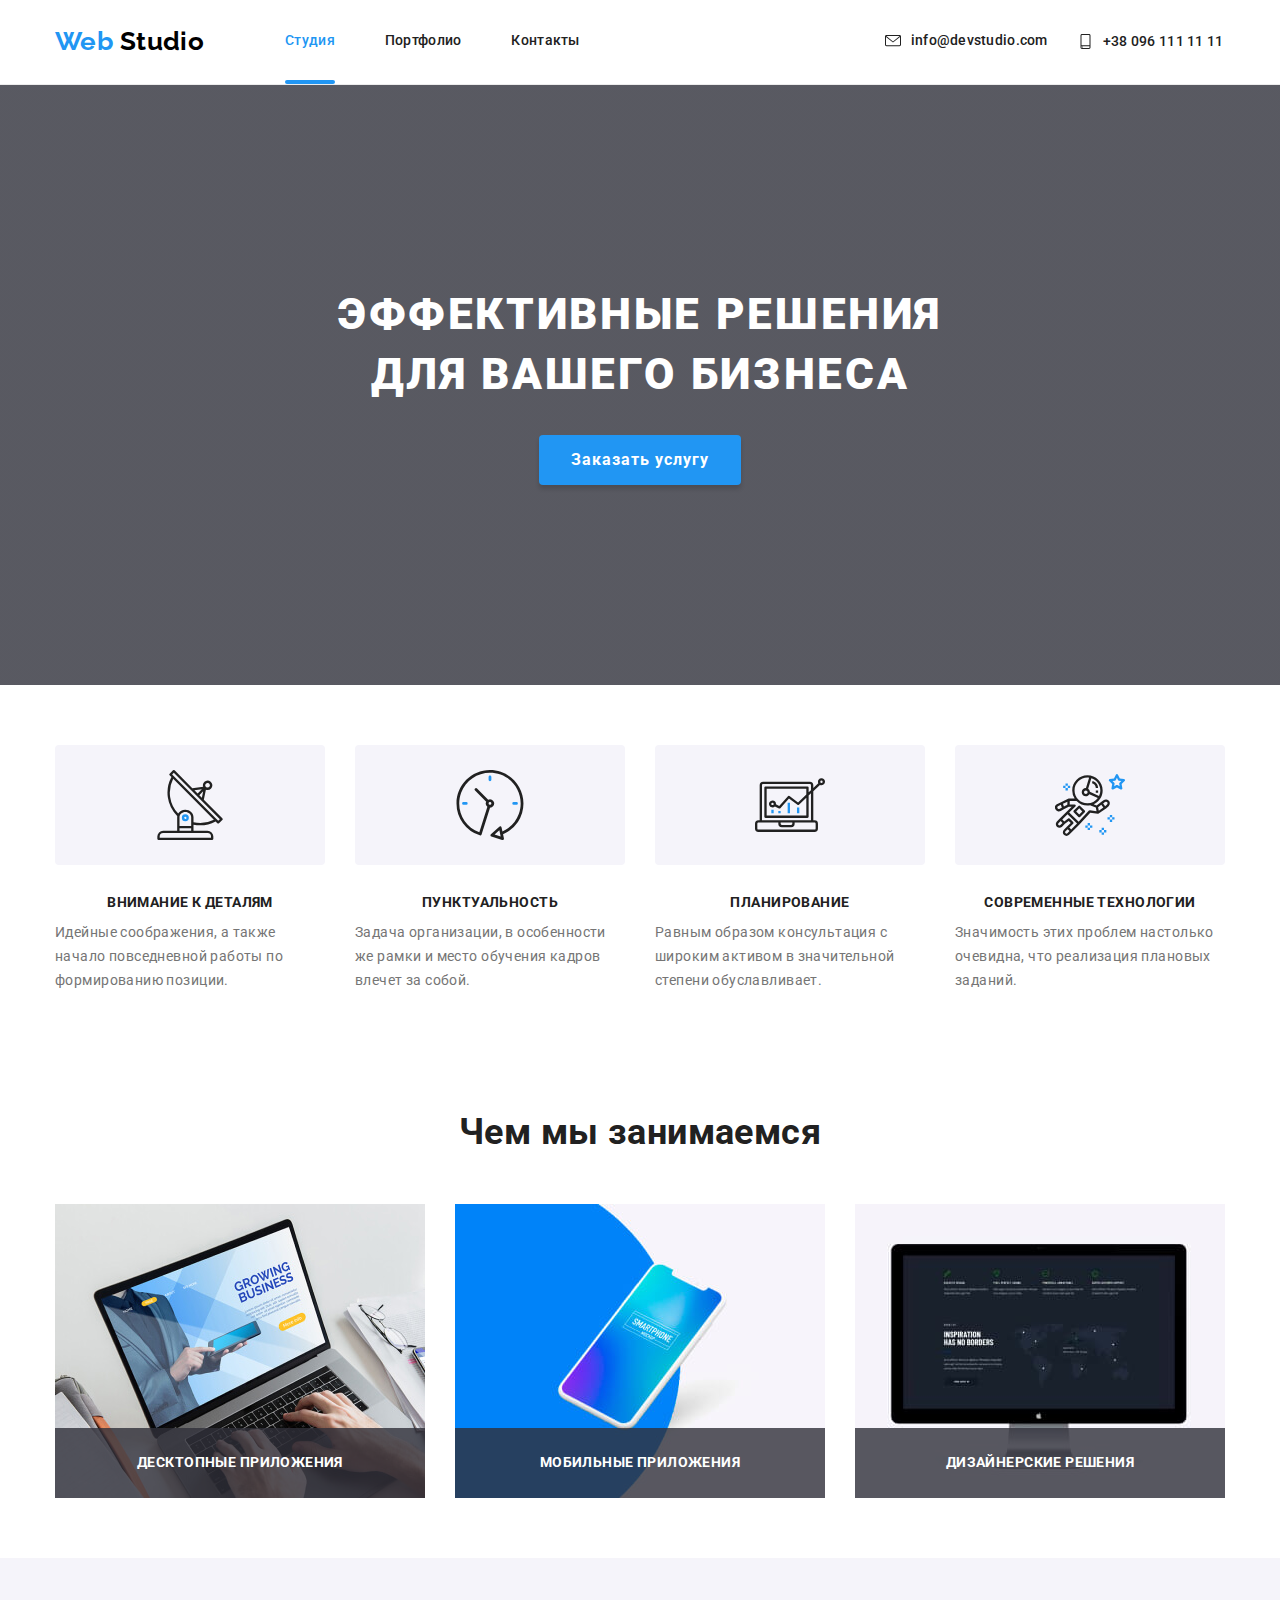
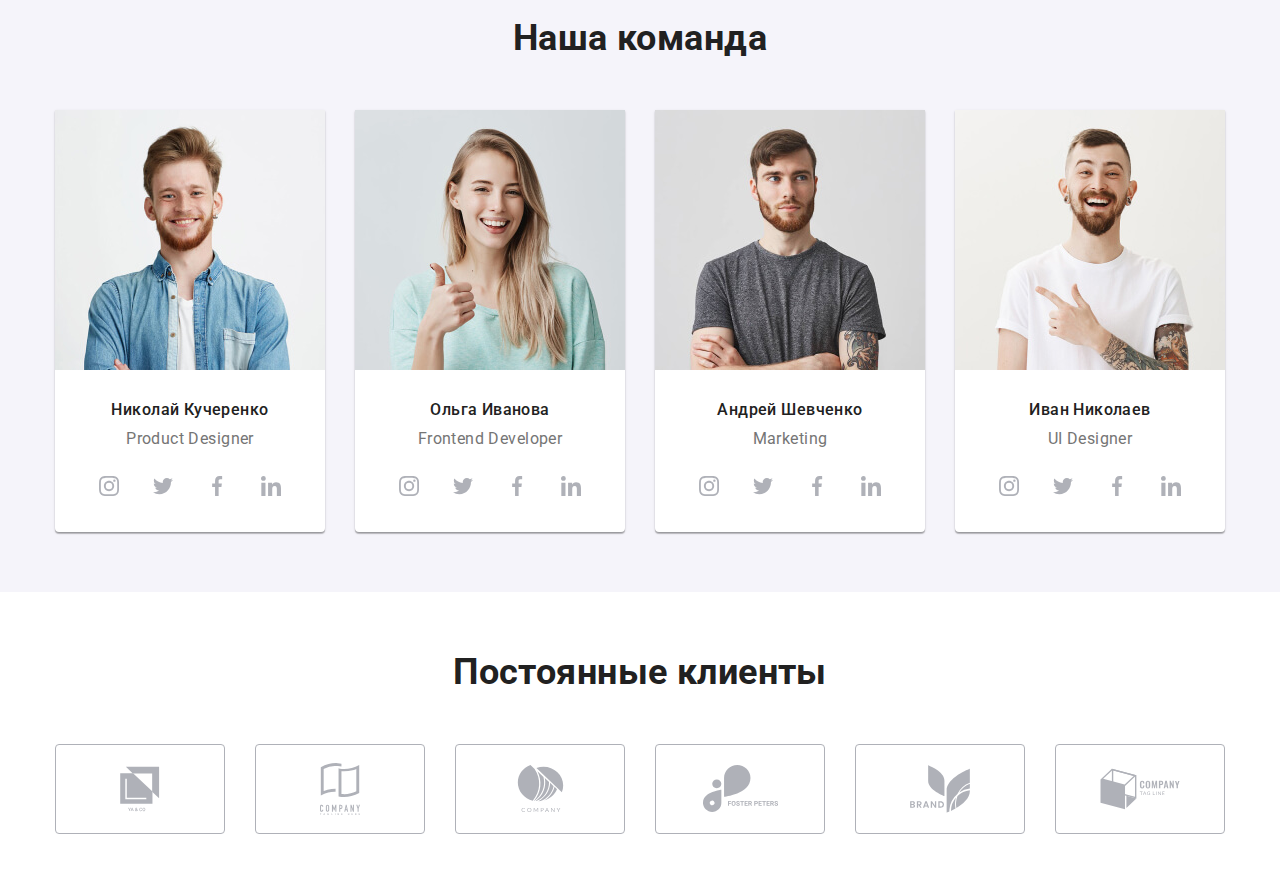
==== commit 5bd1d84e: "адаптивные постоянные клиенты" ====
--- a/index.html
+++ b/index.html
@@ -396,7 +396,7 @@
       </section>
 
       <!--Постоянные клиенты-->
-      <!-- <section class="section">
+      <section class="section">
         <div class="container">
           <h2 class="section-title">Постоянные клиенты</h2>
           <ul class="customers-list list">
@@ -442,7 +442,7 @@
             </li>
           </ul>
         </div>
-      </section> -->
+      </section>
     </main>
 
     <!--Подвал-->
--- a/css/main.min.css
+++ b/css/main.min.css
@@ -1,2 +1,2 @@
-/*! modern-normalize v0.6.0 | MIT License | https://github.com/sindresorhus/modern-normalize */*,*::before,*::after{-webkit-box-sizing:border-box;box-sizing:border-box}:root{-moz-tab-size:4;-o-tab-size:4;tab-size:4}html{line-height:1.15;-webkit-text-size-adjust:100%}body{margin:0}body{font-family:system-ui,-apple-system,"Segoe UI",Roboto,Helvetica,Arial,sans-serif,"Apple Color Emoji","Segoe UI Emoji"}hr{height:0}abbr[title]{-webkit-text-decoration:underline dotted;text-decoration:underline dotted}b,strong{font-weight:bolder}code,kbd,samp,pre{font-family:SFMono-Regular, Consolas, 'Liberation Mono', Menlo, monospace;font-size:1em}small{font-size:80%}sub,sup{font-size:75%;line-height:0;position:relative;vertical-align:baseline}sub{bottom:-0.25em}sup{top:-0.5em}button,input,optgroup,select,textarea{font-family:inherit;font-size:100%;line-height:1.15;margin:0}button,select{text-transform:none}button,[type='button'],[type='reset'],[type='submit']{-webkit-appearance:button}button::-moz-focus-inner,[type='button']::-moz-focus-inner,[type='reset']::-moz-focus-inner,[type='submit']::-moz-focus-inner{border-style:none;padding:0}button:-moz-focusring,[type='button']:-moz-focusring,[type='reset']:-moz-focusring,[type='submit']:-moz-focusring{outline:1px dotted ButtonText}fieldset{padding:0.35em 0.75em 0.625em}legend{padding:0}progress{vertical-align:baseline}[type='number']::-webkit-inner-spin-button,[type='number']::-webkit-outer-spin-button{height:auto}[type='search']{-webkit-appearance:textfield;outline-offset:-2px}[type='search']::-webkit-search-decoration{-webkit-appearance:none}::-webkit-file-upload-button{-webkit-appearance:button;font:inherit}summary{display:list-item}html{-webkit-box-sizing:border-box;box-sizing:border-box}*,*::before,*::after{-webkit-box-sizing:inherit;box-sizing:inherit}body{font-family:"Roboto",sans-serif;font-size:14px;line-height:1.7;letter-spacing:0.03em;color:#757575}h1,h2,h3,p{margin-top:0px;margin-bottom:0px}img{display:block;max-width:100%;height:auto}.list{padding:0;margin:0;list-style:none}.link{text-decoration:none;display:block}.navigation-list,.address-list,.features-list,.occupation-list,.social-list,.customers-list,.footer-address-list{padding:0;margin:0;list-style:none}.logo,.navigation-link,.address-link,.customers-link,.address-link-map,.address-link-mail,.address-link-tel{text-decoration:none;display:block}.container{padding-left:15px;padding-right:15px;margin-left:auto;margin-right:auto}@media screen and (min-width: 480px){.container{width:480px}}@media screen and (min-width: 768px){.container{width:768px}}@media screen and (min-width: 1200px){.container{width:1200px}}.container-nav{display:-webkit-box;display:-ms-flexbox;display:flex;-webkit-box-align:center;-ms-flex-align:center;align-items:center}@media screen and (max-width: 767px){.container-nav{-webkit-box-pack:justify;-ms-flex-pack:justify;justify-content:space-between}}.section{padding-top:60px;padding-bottom:60px}.occupation-section{display:none}.section-title{margin-top:0;margin-bottom:30px;font-style:normal;font-weight:bold;font-size:28px;line-height:1.179;text-align:center;color:#212121}@media screen and (min-width: 1200px){.occupation-section{display:block}.section-title{margin-bottom:50px;font-size:36px;line-height:1.16}}.hidden{display:none}.backdrop{position:fixed;top:0;left:0;width:100%;height:100%;background-color:rgba(0,0,0,0.2)}.backdrop.is-hidden{opacity:0;pointer-events:none}.modal{position:absolute;top:50%;left:50%;-webkit-transform:translate(-50%, -50%);transform:translate(-50%, -50%);min-width:528px;min-height:581px;padding:40px;background-color:#ffffff;-webkit-box-shadow:0px 1px 3px rgba(0,0,0,0.12),0px 1px 1px rgba(0,0,0,0.14),0px 2px 1px rgba(0,0,0,0.2);box-shadow:0px 1px 3px rgba(0,0,0,0.12),0px 1px 1px rgba(0,0,0,0.14),0px 2px 1px rgba(0,0,0,0.2);border-radius:4px}.modal-subtitle{margin-bottom:30px;font-style:normal;font-weight:600;font-size:20px;line-height:1.15;text-align:center;color:#212121}.form-field{position:relative;margin-bottom:28px}.form-field-comment{position:relative;margin-bottom:20px}.form-field-input{display:block;width:100%;height:40px;padding:12px 44px 12px 42px;border:1px solid rgba(33,33,33,0.2);border-radius:4px;-webkit-transition:border-color 250ms cubic-bezier(0.4, 0, 0.2, 1);transition:border-color 250ms cubic-bezier(0.4, 0, 0.2, 1)}.form-field-input:focus{outline:none;border-color:#2196f3}.form-field-label{position:absolute;top:50%;left:42px;-webkit-transform:translateY(-50%);transform:translateY(-50%);-webkit-transition:color 250ms cubic-bezier(0.4, 0, 0.2, 1),-webkit-transform 250ms cubic-bezier(0.4, 0, 0.2, 1);transition:color 250ms cubic-bezier(0.4, 0, 0.2, 1),-webkit-transform 250ms cubic-bezier(0.4, 0, 0.2, 1);transition:transform 250ms cubic-bezier(0.4, 0, 0.2, 1),color 250ms cubic-bezier(0.4, 0, 0.2, 1);transition:transform 250ms cubic-bezier(0.4, 0, 0.2, 1),color 250ms cubic-bezier(0.4, 0, 0.2, 1),-webkit-transform 250ms cubic-bezier(0.4, 0, 0.2, 1)}.form-field-input:focus+.form-field-label,.form-field-input:not(:placeholder-shown)+.form-field-label{-webkit-transform:translate(-23px, -45px);transform:translate(-23px, -45px);color:#2196f3}.form-field-svg{position:absolute;top:50%;left:19px;-webkit-transform:translateY(-50%);transform:translateY(-50%);fill:#212121;-webkit-transition:color 250ms cubic-bezier(0.4, 0, 0.2, 1);transition:color 250ms cubic-bezier(0.4, 0, 0.2, 1)}.form-field-input:focus ~ .form-field-svg,.form-field-input:not(:placeholder-shown) ~ .form-field-svg{fill:#2196f3}.comment{width:100%;height:120px;padding:12px 44px 12px 16px;resize:none;border:1px solid rgba(33,33,33,0.2);border-radius:4px;-webkit-transition:border-color 250ms cubic-bezier(0.4, 0, 0.2, 1);transition:border-color 250ms cubic-bezier(0.4, 0, 0.2, 1)}.comment:focus{border-color:#2196f3;outline:none}.form-field-comment-label{position:absolute;top:12px;left:16px;-webkit-transition:color 250ms cubic-bezier(0.4, 0, 0.2, 1),-webkit-transform 250ms cubic-bezier(0.4, 0, 0.2, 1);transition:color 250ms cubic-bezier(0.4, 0, 0.2, 1),-webkit-transform 250ms cubic-bezier(0.4, 0, 0.2, 1);transition:transform 250ms cubic-bezier(0.4, 0, 0.2, 1),color 250ms cubic-bezier(0.4, 0, 0.2, 1);transition:transform 250ms cubic-bezier(0.4, 0, 0.2, 1),color 250ms cubic-bezier(0.4, 0, 0.2, 1),-webkit-transform 250ms cubic-bezier(0.4, 0, 0.2, 1)}.comment:focus+.form-field-comment-label,.comment:not(:placeholder-shown)+.form-field-comment-label{-webkit-transform:translateY(-40px);transform:translateY(-40px);color:#2196f3}.label-agreement{display:-webkit-box;display:-ms-flexbox;display:flex;-webkit-box-align:center;-ms-flex-align:center;align-items:center;font-style:normal;font-weight:normal}.checkbox{-webkit-appearance:none}.checkbox-icon{display:inline-block;width:16px;height:15px;margin-right:8px;border:1.75px solid #000000;border-radius:2px;-webkit-box-shadow:0px 4px 4px rgba(0,0,0,0.25);box-shadow:0px 4px 4px rgba(0,0,0,0.25);-webkit-transition:background-color 250ms cubic-bezier(0.4, 0, 0.2, 1),background-image 250ms cubic-bezier(0.4, 0, 0.2, 1),border-color 250ms cubic-bezier(0.4, 0, 0.2, 1);transition:background-color 250ms cubic-bezier(0.4, 0, 0.2, 1),background-image 250ms cubic-bezier(0.4, 0, 0.2, 1),border-color 250ms cubic-bezier(0.4, 0, 0.2, 1)}.checkbox:checked+.checkbox-icon{border-color:transparent;background-color:#2196f3;background-image:url("../images/icon-check.svg");background-size:contain;background-origin:border-box}.contract{margin-left:5.5px;color:#2196f3}.button-submit{display:block;width:200px;height:50px;margin-left:auto;margin-right:auto;margin-top:30px;border:none;font-family:Roboto;font-style:normal;font-weight:bold;font-size:16px;line-height:1.87;letter-spacing:0.06em;color:#ffffff;background:#2196f3;-webkit-box-shadow:0px 4px 4px rgba(0,0,0,0.15);box-shadow:0px 4px 4px rgba(0,0,0,0.15);border-radius:4px;cursor:pointer}.button-submit:focus{outline:none}.button-close{position:absolute;top:8px;right:8px;display:-webkit-box;display:-ms-flexbox;display:flex;-webkit-box-pack:center;-ms-flex-pack:center;justify-content:center;-webkit-box-align:center;-ms-flex-align:center;align-items:center;width:30px;height:30px;background-color:#ffffff;border:1px solid rgba(0,0,0,0.1);border-radius:50%;cursor:pointer}.button-close:focus{outline:none}.button-close-svg{-webkit-transition:color 250ms cubic-bezier(0.4, 0, 0.2, 1);transition:color 250ms cubic-bezier(0.4, 0, 0.2, 1)}.button-close-svg:hover,.button-close-svg:focus{fill:#2196f3}.header{border-bottom:1px solid #ececec}.menu-btn{background-color:transparent;border:none;outline:none}.menu-btn.is-open .icon-close{display:block}.menu-btn.is-open .icon-burger{display:none}.menu-btn:focus .menu-btn-svg{color:#2196f3}@media screen and (min-width: 768px){.menu-btn{display:none}}.menu-btn-svg{color:#212121}.icon-close{display:none;fill:currentColor}.icon-burger{fill:currentColor}@media screen and (max-width: 767px){.header{position:relative;padding-top:10px;padding-bottom:10px}.menu-wrapper{position:absolute;top:100%;left:0;width:100%;padding:60px 140px;z-index:100;background:#ffffff;-webkit-box-shadow:0px 4px 8px rgba(0,0,0,0.04),0px 2px 4px rgba(0,0,0,0.08),0px 1px 3px rgba(0,0,0,0.16);box-shadow:0px 4px 8px rgba(0,0,0,0.04),0px 2px 4px rgba(0,0,0,0.08),0px 1px 3px rgba(0,0,0,0.16);-webkit-transform:scale(0);transform:scale(0);-webkit-transition:-webkit-transform 250ms cubic-bezier(0.4, 0, 0.2, 1);transition:-webkit-transform 250ms cubic-bezier(0.4, 0, 0.2, 1);transition:transform 250ms cubic-bezier(0.4, 0, 0.2, 1);transition:transform 250ms cubic-bezier(0.4, 0, 0.2, 1), -webkit-transform 250ms cubic-bezier(0.4, 0, 0.2, 1)}.menu-wrapper.is-open{-webkit-transform:scale(1);transform:scale(1)}}@media screen and (min-width: 768px){.menu-wrapper{display:-webkit-box;display:-ms-flexbox;display:flex;-webkit-box-align:center;-ms-flex-align:center;align-items:center;-webkit-box-pack:justify;-ms-flex-pack:justify;justify-content:space-between}}.logo{font-family:"Raleway",sans-serif;font-weight:700;font-size:26px;line-height:1.2;color:#000}.logo-blue{color:#2196f3}.logo-footer{color:#fff;margin-bottom:8px}@media screen and (max-width: 1199px){.logo{font-size:24px;line-height:1.167;color:#212121}}.navigation-list{display:-webkit-box;display:-ms-flexbox;display:flex}.navigation-link{letter-spacing:0.02em;color:#212121;-webkit-transition:color 250ms cubic-bezier(0.4, 0, 0.2, 1);transition:color 250ms cubic-bezier(0.4, 0, 0.2, 1)}.navigation-link:hover,.navigation-link:focus{color:#2196f3}.current{color:#2196f3}.line::after{display:block;content:'';width:100%;height:4px;background:#2196f3;border-radius:2px}@media screen and (max-width: 767px){.navigation{padding-bottom:60px}.navigation-list{-webkit-box-orient:vertical;-webkit-box-direction:normal;-ms-flex-direction:column;flex-direction:column;-webkit-box-align:center;-ms-flex-align:center;align-items:center}.navigation-item:not(:last-child){margin-bottom:40px}.navigation-link{font-style:normal;font-weight:500;font-size:18px;line-height:1.167}.line::after{margin-top:8px}}@media screen and (min-width: 768px){.navigation{display:-webkit-box;display:-ms-flexbox;display:flex;-webkit-box-align:center;-ms-flex-align:center;align-items:center}.navigation-list{margin-left:81px}.navigation-item:not(:last-child){margin-right:50px}.navigation-link{display:block;padding-top:32px;padding-bottom:32px;font-weight:500;line-height:1.143}}.address-list{display:-webkit-box;display:-ms-flexbox;display:flex}.address-item{height:18px}.address-link{display:-webkit-inline-box;display:-ms-inline-flexbox;display:inline-flex;-webkit-box-align:center;-ms-flex-align:center;align-items:center;font-style:normal;font-weight:500;font-size:14px;line-height:1.14;letter-spacing:0.02em;color:#212121;-webkit-transition:color 250ms cubic-bezier(0.4, 0, 0.2, 1);transition:color 250ms cubic-bezier(0.4, 0, 0.2, 1)}.address-link:hover,.address-link:focus{color:#2196f3}.envelope{width:16px;height:16px;fill:currentColor;margin-right:10px}.smartphone{width:15px;height:15px;fill:currentColor;margin-right:10px}@media screen and (min-width: 1200px){.header-address{margin-left:305px}.address-item:not(:last-child){margin-right:30px}}@media screen and (max-width: 1199px){.header-address{margin-left:84px}.address-list{-webkit-box-orient:vertical;-webkit-box-direction:normal;-ms-flex-direction:column;flex-direction:column}.address-item:not(:last-child){margin-bottom:10px}.address-link{font-size:12px;line-height:1.167}.envelope{width:14px;height:14px;margin-right:8px}.smartphone{width:13px;height:13px;margin-right:8px}}@media screen and (max-width: 767px){.header-address{margin-left:0}.address-list{-webkit-box-align:center;-ms-flex-align:center;align-items:center}.address-item:not(:last-child){margin-bottom:16px}.address-link{font-size:18px;line-height:1.167;color:#212121}}.hero{padding-top:118px;padding-bottom:118px;text-align:center}.hero-fon{max-width:767px;height:400px;margin-left:auto;margin-right:auto;background-image:-webkit-gradient(linear, left top, left bottom, from(rgba(47,48,58,0.8)), to(rgba(47,48,58,0.8))),url("../images/header-mobile.jpg");background-image:linear-gradient(rgba(47,48,58,0.8), rgba(47,48,58,0.8)),url("../images/header-mobile.jpg");background-repeat:no-repeat;background-size:cover;background-position:center}.hero-title{margin-top:0px;margin-bottom:30px;font-style:normal;font-weight:900;font-size:26px;line-height:1.615;letter-spacing:0.06em;text-transform:uppercase;color:#ffffff}@media screen and (min-device-pixel-ratio: 2), screen and (-webkit-min-device-pixel-ratio: 2), screen and (min-resolution: 192dpi), screen and (min-resolution: 2dppx), screen and (min-width: 360px){.hero-fon{background-image:-webkit-gradient(linear, left top, left bottom, from(rgba(47,48,58,0.8)), to(rgba(47,48,58,0.8))),url("../images/header-mobile@2x.jpg");background-image:linear-gradient(rgba(47,48,58,0.8), rgba(47,48,58,0.8)),url("../images/header-mobile@2x.jpg")}}@media screen and (min-width: 768px){.hero-fon{max-width:1199px;background-image:-webkit-gradient(linear, left top, left bottom, from(rgba(47,48,58,0.8)), to(rgba(47,48,58,0.8))),url("../images/header-tablet.jpg");background-image:linear-gradient(rgba(47,48,58,0.8), rgba(47,48,58,0.8)),url("../images/header-tablet.jpg")}}@media screen and (min-device-pixel-ratio: 2), screen and (-webkit-min-device-pixel-ratio: 2), screen and (min-resolution: 192dpi), screen and (min-resolution: 2dppx), screen and (min-width: 768px){.hero-fon{background-image:-webkit-gradient(linear, left top, left bottom, from(rgba(47,48,58,0.8)), to(rgba(47,48,58,0.8))),url("../images/header-tablet@2x.jpg");background-image:linear-gradient(rgba(47,48,58,0.8), rgba(47,48,58,0.8)),url("../images/header-tablet@2x.jpg")}}@media screen and (min-width: 1200px){.hero{padding-top:200px;padding-bottom:200px}.hero-fon{max-width:1600px;height:600px;background-image:-webkit-gradient(linear, left top, left bottom, from(rgba(47,48,58,0.8)), to(rgba(47,48,58,0.8))),url("../images/header.jpg");background-image:linear-gradient(rgba(47,48,58,0.8), rgba(47,48,58,0.8)),url("../images/header.jpg")}.hero-title{font-size:44px;line-height:1.36;letter-spacing:0.06em;text-transform:uppercase}}@media screen and (min-device-pixel-ratio: 2), screen and (-webkit-min-device-pixel-ratio: 2), screen and (min-resolution: 192dpi), screen and (min-resolution: 2dppx), screen and (min-width: 1200px){.hero-fon{background-image:-webkit-gradient(linear, left top, left bottom, from(rgba(47,48,58,0.8)), to(rgba(47,48,58,0.8))),url("../images/header@2x.jpg");background-image:linear-gradient(rgba(47,48,58,0.8), rgba(47,48,58,0.8)),url("../images/header@2x.jpg")}}.features-item{width:450px}.features-container-img{display:-webkit-inline-box;display:-ms-inline-flexbox;display:inline-flex;width:100%;height:120px;-webkit-box-pack:center;-ms-flex-pack:center;justify-content:center;-webkit-box-align:center;-ms-flex-align:center;align-items:center;background-color:#f5f4fa;border-radius:4px;margin-bottom:30px}.features-img{width:70px;height:70px}.features-title{margin-top:0mm;margin-bottom:10px;font-weight:700;font-size:14px;line-height:1.14;text-align:center;text-transform:uppercase;color:#212121}.features-text{margin-top:0;margin-bottom:0}@media screen and (max-width: 1199px){.features-item:not(:nth-last-child(-n+2)){margin-bottom:30px}}@media screen and (max-width: 767px){.features-item:not(:last-child){margin-bottom:30px}}@media screen and (min-width: 768px){.features-list{display:-webkit-box;display:-ms-flexbox;display:flex;-ms-flex-wrap:wrap;flex-wrap:wrap}.features-item{width:354px}.features-item:nth-last-child(2n){margin-right:30px}}@media screen and (min-width: 1200px){.features-item{width:calc((100% - 90px) / 4)}.features-item:not(:last-child){margin-right:30px}}.occupation-list{display:-webkit-box;display:-ms-flexbox;display:flex}.occupation-title{display:-webkit-box;display:-ms-flexbox;display:flex;-webkit-box-pack:center;-ms-flex-pack:center;justify-content:center;-webkit-box-align:center;-ms-flex-align:center;align-items:center;position:absolute;width:100%;height:70px;left:0;bottom:0;line-height:1.14;text-transform:uppercase;color:#fff;background-color:rgba(47,48,58,0.8)}.occupation-item{display:block;position:relative;width:calc((100% - 60px) / 3)}.occupation-item:not(:last-child){margin-right:30px}.team{background:#f5f4fa}.team .social-link{color:#afb1b8}.team-item{width:450px;text-align:center;padding-bottom:24px;background:#fff;-webkit-box-shadow:0px 2px 1px rgba(0,0,0,0.2),0px 1px 1px rgba(0,0,0,0.14),0px 1px 3px rgba(0,0,0,0.12);box-shadow:0px 2px 1px rgba(0,0,0,0.2),0px 1px 1px rgba(0,0,0,0.14),0px 1px 3px rgba(0,0,0,0.12);border-radius:0px 0px 4px 4px}.team-img{margin-bottom:30px}.team-name{margin:0;margin-bottom:10px;font-style:normal;font-weight:500;font-size:16px;line-height:1.188;color:#212121}.team-position{margin-top:0;margin-bottom:16px;font-style:normal;font-weight:normal;font-size:16px;line-height:1.188;color:#757575}@media screen and (max-width: 1199px){.team-item:not(:nth-last-child(-n+2)){margin-bottom:30px}}@media screen and (max-width: 767px){.team-item:not(:last-child){margin-bottom:30px}}@media screen and (min-width: 768px){.team-list{display:-webkit-box;display:-ms-flexbox;display:flex;-ms-flex-wrap:wrap;flex-wrap:wrap}.team-item{width:354px}.team-item:nth-last-child(2n){margin-right:30px}}@media screen and (min-width: 1200px){.team-item{width:calc((100% - 90px) / 4)}.team-item:not(:last-child){margin-right:30px}}.social-list{display:-webkit-box;display:-ms-flexbox;display:flex;-webkit-box-pack:center;-ms-flex-pack:center;justify-content:center}.social-item:not(:last-child){margin-right:10px}.social-link{display:-webkit-inline-box;display:-ms-inline-flexbox;display:inline-flex;-webkit-box-pack:center;-ms-flex-pack:center;justify-content:center;-webkit-box-align:center;-ms-flex-align:center;align-items:center;width:44px;height:44px;color:#fff;background-color:rgba(255,255,255,0.1);border-radius:50%;-webkit-transition:color 250ms cubic-bezier(0.4, 0, 0.2, 1),background-color 250ms cubic-bezier(0.4, 0, 0.2, 1);transition:color 250ms cubic-bezier(0.4, 0, 0.2, 1),background-color 250ms cubic-bezier(0.4, 0, 0.2, 1)}.social-link:hover,.social-link:focus{background-color:#2196f3;color:#fff}.social-icon{width:20px;height:20px;fill:currentColor}.customers-list{display:-webkit-box;display:-ms-flexbox;display:flex}.customers-item:not(:last-child){margin-right:30px}.customers-link{display:-webkit-box;display:-ms-flexbox;display:flex;width:170px;height:90px;-webkit-box-pack:center;-ms-flex-pack:center;justify-content:center;-webkit-box-align:center;-ms-flex-align:center;align-items:center;color:#afb1b8;border:1px solid #afb1b8;border-radius:4px;-webkit-transition:color 250ms cubic-bezier(0.4, 0, 0.2, 1),border 250ms cubic-bezier(0.4, 0, 0.2, 1);transition:color 250ms cubic-bezier(0.4, 0, 0.2, 1),border 250ms cubic-bezier(0.4, 0, 0.2, 1)}.customers-link:hover,.customers-link:focus{color:#2196f3;border:1px solid #2196f3}.customers-img{fill:currentColor}.button{display:-webkit-inline-box;display:-ms-inline-flexbox;display:inline-flex;padding:10px 32px;min-width:200px;font-family:"Roboto",sans-serif;font-style:normal;font-weight:700;font-size:16px;line-height:1.9;-webkit-box-align:center;-ms-flex-align:center;align-items:center;letter-spacing:0.06em;background-color:#2196f3;color:#fff;-webkit-box-shadow:0px 4px 4px rgba(0,0,0,0.15);box-shadow:0px 4px 4px rgba(0,0,0,0.15);border:none;border-radius:4px;cursor:pointer}.button-svg{margin-left:10px}.button:focus{outline:none}.footer-address-item:not(:last-child){margin-bottom:9px}.address-link-map{font-style:normal;font-weight:normal;color:#fff}.address-link-mail,.address-link-tel{font-style:normal;font-weight:normal;color:rgba(255,255,255,0.6)}.a-call-subtitle{display:block;margin-bottom:20px;line-height:1.14;text-transform:uppercase;color:#fff}.footer{background-color:#2f303a}.footer .container-nav{padding-top:45px;padding-bottom:28px;-webkit-box-align:baseline;-ms-flex-align:baseline;align-items:baseline;-webkit-box-pack:justify;-ms-flex-pack:justify;justify-content:space-between}.forma{display:-webkit-box;display:-ms-flexbox;display:flex;margin:0}.forma .button{margin-left:12px}.forma-email{display:block;padding:18px 12px;width:358px;color:#ffffff;background-color:#2f303a;border:1px solid rgba(255,255,255,0.3);border-radius:4px}.forma-email:focus{outline:none}.forma-email:focus:required:valid:not(:placeholder-shown){border:1px solid green}.forma-email:focus:required:invalid:not(:placeholder-shown){border:1px solid red}.copyright{text-align:center;font-size:12px;color:var(--copyright-white-color)}.copyright-container{padding-top:18px;padding-bottom:21px;border-top:1px solid rgba(255,255,255,0.1)}
+/*! modern-normalize v0.6.0 | MIT License | https://github.com/sindresorhus/modern-normalize */*,*::before,*::after{-webkit-box-sizing:border-box;box-sizing:border-box}:root{-moz-tab-size:4;-o-tab-size:4;tab-size:4}html{line-height:1.15;-webkit-text-size-adjust:100%}body{margin:0}body{font-family:system-ui,-apple-system,"Segoe UI",Roboto,Helvetica,Arial,sans-serif,"Apple Color Emoji","Segoe UI Emoji"}hr{height:0}abbr[title]{-webkit-text-decoration:underline dotted;text-decoration:underline dotted}b,strong{font-weight:bolder}code,kbd,samp,pre{font-family:SFMono-Regular, Consolas, 'Liberation Mono', Menlo, monospace;font-size:1em}small{font-size:80%}sub,sup{font-size:75%;line-height:0;position:relative;vertical-align:baseline}sub{bottom:-0.25em}sup{top:-0.5em}button,input,optgroup,select,textarea{font-family:inherit;font-size:100%;line-height:1.15;margin:0}button,select{text-transform:none}button,[type='button'],[type='reset'],[type='submit']{-webkit-appearance:button}button::-moz-focus-inner,[type='button']::-moz-focus-inner,[type='reset']::-moz-focus-inner,[type='submit']::-moz-focus-inner{border-style:none;padding:0}button:-moz-focusring,[type='button']:-moz-focusring,[type='reset']:-moz-focusring,[type='submit']:-moz-focusring{outline:1px dotted ButtonText}fieldset{padding:0.35em 0.75em 0.625em}legend{padding:0}progress{vertical-align:baseline}[type='number']::-webkit-inner-spin-button,[type='number']::-webkit-outer-spin-button{height:auto}[type='search']{-webkit-appearance:textfield;outline-offset:-2px}[type='search']::-webkit-search-decoration{-webkit-appearance:none}::-webkit-file-upload-button{-webkit-appearance:button;font:inherit}summary{display:list-item}html{-webkit-box-sizing:border-box;box-sizing:border-box}*,*::before,*::after{-webkit-box-sizing:inherit;box-sizing:inherit}body{font-family:"Roboto",sans-serif;font-size:14px;line-height:1.7;letter-spacing:0.03em;color:#757575}h1,h2,h3,p{margin-top:0px;margin-bottom:0px}img{display:block;max-width:100%;height:auto}.list{padding:0;margin:0;list-style:none}.link{text-decoration:none;display:block}.navigation-list,.address-list,.features-list,.occupation-list,.social-list,.footer-address-list{padding:0;margin:0;list-style:none}.logo,.navigation-link,.address-link,.address-link-map,.address-link-mail,.address-link-tel{text-decoration:none;display:block}.container{padding-left:15px;padding-right:15px;margin-left:auto;margin-right:auto}@media screen and (min-width: 480px){.container{width:480px}}@media screen and (min-width: 768px){.container{width:768px}}@media screen and (min-width: 1200px){.container{width:1200px}}.container-nav{display:-webkit-box;display:-ms-flexbox;display:flex;-webkit-box-align:center;-ms-flex-align:center;align-items:center}@media screen and (max-width: 767px){.container-nav{-webkit-box-pack:justify;-ms-flex-pack:justify;justify-content:space-between}}.section{padding-top:60px;padding-bottom:60px}.occupation-section{display:none}.section-title{margin-top:0;margin-bottom:30px;font-style:normal;font-weight:bold;font-size:28px;line-height:1.179;text-align:center;color:#212121}@media screen and (min-width: 1200px){.occupation-section{display:block}.section-title{margin-bottom:50px;font-size:36px;line-height:1.16}}.hidden{display:none}.backdrop{position:fixed;top:0;left:0;width:100%;height:100%;background-color:rgba(0,0,0,0.2)}.backdrop.is-hidden{opacity:0;pointer-events:none}.modal{position:absolute;top:50%;left:50%;-webkit-transform:translate(-50%, -50%);transform:translate(-50%, -50%);min-width:528px;min-height:581px;padding:40px;background-color:#ffffff;-webkit-box-shadow:0px 1px 3px rgba(0,0,0,0.12),0px 1px 1px rgba(0,0,0,0.14),0px 2px 1px rgba(0,0,0,0.2);box-shadow:0px 1px 3px rgba(0,0,0,0.12),0px 1px 1px rgba(0,0,0,0.14),0px 2px 1px rgba(0,0,0,0.2);border-radius:4px}.modal-subtitle{margin-bottom:30px;font-style:normal;font-weight:600;font-size:20px;line-height:1.15;text-align:center;color:#212121}.form-field{position:relative;margin-bottom:28px}.form-field-comment{position:relative;margin-bottom:20px}.form-field-input{display:block;width:100%;height:40px;padding:12px 44px 12px 42px;border:1px solid rgba(33,33,33,0.2);border-radius:4px;-webkit-transition:border-color 250ms cubic-bezier(0.4, 0, 0.2, 1);transition:border-color 250ms cubic-bezier(0.4, 0, 0.2, 1)}.form-field-input:focus{outline:none;border-color:#2196f3}.form-field-label{position:absolute;top:50%;left:42px;-webkit-transform:translateY(-50%);transform:translateY(-50%);-webkit-transition:color 250ms cubic-bezier(0.4, 0, 0.2, 1),-webkit-transform 250ms cubic-bezier(0.4, 0, 0.2, 1);transition:color 250ms cubic-bezier(0.4, 0, 0.2, 1),-webkit-transform 250ms cubic-bezier(0.4, 0, 0.2, 1);transition:transform 250ms cubic-bezier(0.4, 0, 0.2, 1),color 250ms cubic-bezier(0.4, 0, 0.2, 1);transition:transform 250ms cubic-bezier(0.4, 0, 0.2, 1),color 250ms cubic-bezier(0.4, 0, 0.2, 1),-webkit-transform 250ms cubic-bezier(0.4, 0, 0.2, 1)}.form-field-input:focus+.form-field-label,.form-field-input:not(:placeholder-shown)+.form-field-label{-webkit-transform:translate(-23px, -45px);transform:translate(-23px, -45px);color:#2196f3}.form-field-svg{position:absolute;top:50%;left:19px;-webkit-transform:translateY(-50%);transform:translateY(-50%);fill:#212121;-webkit-transition:color 250ms cubic-bezier(0.4, 0, 0.2, 1);transition:color 250ms cubic-bezier(0.4, 0, 0.2, 1)}.form-field-input:focus ~ .form-field-svg,.form-field-input:not(:placeholder-shown) ~ .form-field-svg{fill:#2196f3}.comment{width:100%;height:120px;padding:12px 44px 12px 16px;resize:none;border:1px solid rgba(33,33,33,0.2);border-radius:4px;-webkit-transition:border-color 250ms cubic-bezier(0.4, 0, 0.2, 1);transition:border-color 250ms cubic-bezier(0.4, 0, 0.2, 1)}.comment:focus{border-color:#2196f3;outline:none}.form-field-comment-label{position:absolute;top:12px;left:16px;-webkit-transition:color 250ms cubic-bezier(0.4, 0, 0.2, 1),-webkit-transform 250ms cubic-bezier(0.4, 0, 0.2, 1);transition:color 250ms cubic-bezier(0.4, 0, 0.2, 1),-webkit-transform 250ms cubic-bezier(0.4, 0, 0.2, 1);transition:transform 250ms cubic-bezier(0.4, 0, 0.2, 1),color 250ms cubic-bezier(0.4, 0, 0.2, 1);transition:transform 250ms cubic-bezier(0.4, 0, 0.2, 1),color 250ms cubic-bezier(0.4, 0, 0.2, 1),-webkit-transform 250ms cubic-bezier(0.4, 0, 0.2, 1)}.comment:focus+.form-field-comment-label,.comment:not(:placeholder-shown)+.form-field-comment-label{-webkit-transform:translateY(-40px);transform:translateY(-40px);color:#2196f3}.label-agreement{display:-webkit-box;display:-ms-flexbox;display:flex;-webkit-box-align:center;-ms-flex-align:center;align-items:center;font-style:normal;font-weight:normal}.checkbox{-webkit-appearance:none}.checkbox-icon{display:inline-block;width:16px;height:15px;margin-right:8px;border:1.75px solid #000000;border-radius:2px;-webkit-box-shadow:0px 4px 4px rgba(0,0,0,0.25);box-shadow:0px 4px 4px rgba(0,0,0,0.25);-webkit-transition:background-color 250ms cubic-bezier(0.4, 0, 0.2, 1),background-image 250ms cubic-bezier(0.4, 0, 0.2, 1),border-color 250ms cubic-bezier(0.4, 0, 0.2, 1);transition:background-color 250ms cubic-bezier(0.4, 0, 0.2, 1),background-image 250ms cubic-bezier(0.4, 0, 0.2, 1),border-color 250ms cubic-bezier(0.4, 0, 0.2, 1)}.checkbox:checked+.checkbox-icon{border-color:transparent;background-color:#2196f3;background-image:url("../images/icon-check.svg");background-size:contain;background-origin:border-box}.contract{margin-left:5.5px;color:#2196f3}.button-submit{display:block;width:200px;height:50px;margin-left:auto;margin-right:auto;margin-top:30px;border:none;font-family:Roboto;font-style:normal;font-weight:bold;font-size:16px;line-height:1.87;letter-spacing:0.06em;color:#ffffff;background:#2196f3;-webkit-box-shadow:0px 4px 4px rgba(0,0,0,0.15);box-shadow:0px 4px 4px rgba(0,0,0,0.15);border-radius:4px;cursor:pointer}.button-submit:focus{outline:none}.button-close{position:absolute;top:8px;right:8px;display:-webkit-box;display:-ms-flexbox;display:flex;-webkit-box-pack:center;-ms-flex-pack:center;justify-content:center;-webkit-box-align:center;-ms-flex-align:center;align-items:center;width:30px;height:30px;background-color:#ffffff;border:1px solid rgba(0,0,0,0.1);border-radius:50%;cursor:pointer}.button-close:focus{outline:none}.button-close-svg{-webkit-transition:color 250ms cubic-bezier(0.4, 0, 0.2, 1);transition:color 250ms cubic-bezier(0.4, 0, 0.2, 1)}.button-close-svg:hover,.button-close-svg:focus{fill:#2196f3}.header{border-bottom:1px solid #ececec}.menu-btn{background-color:transparent;border:none;outline:none}.menu-btn.is-open .icon-close{display:block}.menu-btn.is-open .icon-burger{display:none}.menu-btn:focus .menu-btn-svg{color:#2196f3}@media screen and (min-width: 768px){.menu-btn{display:none}}.menu-btn-svg{color:#212121}.icon-close{display:none;fill:currentColor}.icon-burger{fill:currentColor}@media screen and (max-width: 767px){.header{position:relative;padding-top:10px;padding-bottom:10px}.menu-wrapper{position:absolute;top:100%;left:0;width:100%;padding:60px 140px;z-index:100;background:#ffffff;-webkit-box-shadow:0px 4px 8px rgba(0,0,0,0.04),0px 2px 4px rgba(0,0,0,0.08),0px 1px 3px rgba(0,0,0,0.16);box-shadow:0px 4px 8px rgba(0,0,0,0.04),0px 2px 4px rgba(0,0,0,0.08),0px 1px 3px rgba(0,0,0,0.16);-webkit-transform:scale(0);transform:scale(0);-webkit-transition:-webkit-transform 250ms cubic-bezier(0.4, 0, 0.2, 1);transition:-webkit-transform 250ms cubic-bezier(0.4, 0, 0.2, 1);transition:transform 250ms cubic-bezier(0.4, 0, 0.2, 1);transition:transform 250ms cubic-bezier(0.4, 0, 0.2, 1), -webkit-transform 250ms cubic-bezier(0.4, 0, 0.2, 1)}.menu-wrapper.is-open{-webkit-transform:scale(1);transform:scale(1)}}@media screen and (min-width: 768px){.menu-wrapper{display:-webkit-box;display:-ms-flexbox;display:flex;-webkit-box-align:center;-ms-flex-align:center;align-items:center;-webkit-box-pack:justify;-ms-flex-pack:justify;justify-content:space-between}}.logo{font-family:"Raleway",sans-serif;font-weight:700;font-size:26px;line-height:1.2;color:#000}.logo-blue{color:#2196f3}.logo-footer{color:#fff;margin-bottom:8px}@media screen and (max-width: 1199px){.logo{font-size:24px;line-height:1.167;color:#212121}}.navigation-list{display:-webkit-box;display:-ms-flexbox;display:flex}.navigation-link{letter-spacing:0.02em;color:#212121;-webkit-transition:color 250ms cubic-bezier(0.4, 0, 0.2, 1);transition:color 250ms cubic-bezier(0.4, 0, 0.2, 1)}.navigation-link:hover,.navigation-link:focus{color:#2196f3}.current{color:#2196f3}.line::after{display:block;content:'';width:100%;height:4px;background:#2196f3;border-radius:2px}@media screen and (max-width: 767px){.navigation{padding-bottom:60px}.navigation-list{-webkit-box-orient:vertical;-webkit-box-direction:normal;-ms-flex-direction:column;flex-direction:column;-webkit-box-align:center;-ms-flex-align:center;align-items:center}.navigation-item:not(:last-child){margin-bottom:40px}.navigation-link{font-style:normal;font-weight:500;font-size:18px;line-height:1.167}.line::after{margin-top:8px}}@media screen and (min-width: 768px){.navigation{display:-webkit-box;display:-ms-flexbox;display:flex;-webkit-box-align:center;-ms-flex-align:center;align-items:center}.navigation-list{margin-left:81px}.navigation-item:not(:last-child){margin-right:50px}.navigation-link{display:block;padding-top:32px;padding-bottom:32px;font-weight:500;line-height:1.143}}.address-list{display:-webkit-box;display:-ms-flexbox;display:flex}.address-item{height:18px}.address-link{display:-webkit-inline-box;display:-ms-inline-flexbox;display:inline-flex;-webkit-box-align:center;-ms-flex-align:center;align-items:center;font-style:normal;font-weight:500;font-size:14px;line-height:1.14;letter-spacing:0.02em;color:#212121;-webkit-transition:color 250ms cubic-bezier(0.4, 0, 0.2, 1);transition:color 250ms cubic-bezier(0.4, 0, 0.2, 1)}.address-link:hover,.address-link:focus{color:#2196f3}.envelope{width:16px;height:16px;fill:currentColor;margin-right:10px}.smartphone{width:15px;height:15px;fill:currentColor;margin-right:10px}@media screen and (min-width: 1200px){.header-address{margin-left:305px}.address-item:not(:last-child){margin-right:30px}}@media screen and (max-width: 1199px){.header-address{margin-left:84px}.address-list{-webkit-box-orient:vertical;-webkit-box-direction:normal;-ms-flex-direction:column;flex-direction:column}.address-item:not(:last-child){margin-bottom:10px}.address-link{font-size:12px;line-height:1.167}.envelope{width:14px;height:14px;margin-right:8px}.smartphone{width:13px;height:13px;margin-right:8px}}@media screen and (max-width: 767px){.header-address{margin-left:0}.address-list{-webkit-box-align:center;-ms-flex-align:center;align-items:center}.address-item:not(:last-child){margin-bottom:16px}.address-link{font-size:18px;line-height:1.167;color:#212121}}.hero{padding-top:118px;padding-bottom:118px;text-align:center}.hero-fon{max-width:767px;height:400px;margin-left:auto;margin-right:auto;background-image:-webkit-gradient(linear, left top, left bottom, from(rgba(47,48,58,0.8)), to(rgba(47,48,58,0.8))),url("../images/header-mobile.jpg");background-image:linear-gradient(rgba(47,48,58,0.8), rgba(47,48,58,0.8)),url("../images/header-mobile.jpg");background-repeat:no-repeat;background-size:cover;background-position:center}.hero-title{margin-top:0px;margin-bottom:30px;font-style:normal;font-weight:900;font-size:26px;line-height:1.615;letter-spacing:0.06em;text-transform:uppercase;color:#ffffff}@media screen and (min-device-pixel-ratio: 2), screen and (-webkit-min-device-pixel-ratio: 2), screen and (min-resolution: 192dpi), screen and (min-resolution: 2dppx), screen and (min-width: 360px){.hero-fon{background-image:-webkit-gradient(linear, left top, left bottom, from(rgba(47,48,58,0.8)), to(rgba(47,48,58,0.8))),url("../images/header-mobile@2x.jpg");background-image:linear-gradient(rgba(47,48,58,0.8), rgba(47,48,58,0.8)),url("../images/header-mobile@2x.jpg")}}@media screen and (min-width: 768px){.hero-fon{max-width:1199px;background-image:-webkit-gradient(linear, left top, left bottom, from(rgba(47,48,58,0.8)), to(rgba(47,48,58,0.8))),url("../images/header-tablet.jpg");background-image:linear-gradient(rgba(47,48,58,0.8), rgba(47,48,58,0.8)),url("../images/header-tablet.jpg")}}@media screen and (min-device-pixel-ratio: 2), screen and (-webkit-min-device-pixel-ratio: 2), screen and (min-resolution: 192dpi), screen and (min-resolution: 2dppx), screen and (min-width: 768px){.hero-fon{background-image:-webkit-gradient(linear, left top, left bottom, from(rgba(47,48,58,0.8)), to(rgba(47,48,58,0.8))),url("../images/header-tablet@2x.jpg");background-image:linear-gradient(rgba(47,48,58,0.8), rgba(47,48,58,0.8)),url("../images/header-tablet@2x.jpg")}}@media screen and (min-width: 1200px){.hero{padding-top:200px;padding-bottom:200px}.hero-fon{max-width:1600px;height:600px;background-image:-webkit-gradient(linear, left top, left bottom, from(rgba(47,48,58,0.8)), to(rgba(47,48,58,0.8))),url("../images/header.jpg");background-image:linear-gradient(rgba(47,48,58,0.8), rgba(47,48,58,0.8)),url("../images/header.jpg")}.hero-title{font-size:44px;line-height:1.36;letter-spacing:0.06em;text-transform:uppercase}}@media screen and (min-device-pixel-ratio: 2), screen and (-webkit-min-device-pixel-ratio: 2), screen and (min-resolution: 192dpi), screen and (min-resolution: 2dppx), screen and (min-width: 1200px){.hero-fon{background-image:-webkit-gradient(linear, left top, left bottom, from(rgba(47,48,58,0.8)), to(rgba(47,48,58,0.8))),url("../images/header@2x.jpg");background-image:linear-gradient(rgba(47,48,58,0.8), rgba(47,48,58,0.8)),url("../images/header@2x.jpg")}}.features-item{width:450px}.features-container-img{display:-webkit-inline-box;display:-ms-inline-flexbox;display:inline-flex;width:100%;height:120px;-webkit-box-pack:center;-ms-flex-pack:center;justify-content:center;-webkit-box-align:center;-ms-flex-align:center;align-items:center;background-color:#f5f4fa;border-radius:4px;margin-bottom:30px}.features-img{width:70px;height:70px}.features-title{margin-top:0mm;margin-bottom:10px;font-weight:700;font-size:14px;line-height:1.14;text-align:center;text-transform:uppercase;color:#212121}.features-text{margin-top:0;margin-bottom:0}@media screen and (max-width: 1199px){.features-item:not(:nth-last-child(-n+2)){margin-bottom:30px}}@media screen and (max-width: 767px){.features-item:not(:last-child){margin-bottom:30px}}@media screen and (min-width: 768px){.features-list{display:-webkit-box;display:-ms-flexbox;display:flex;-ms-flex-wrap:wrap;flex-wrap:wrap}.features-item{width:354px}.features-item:nth-last-child(2n){margin-right:30px}}@media screen and (min-width: 1200px){.features-item{width:calc((100% - 90px) / 4)}.features-item:not(:last-child){margin-right:30px}}.occupation-list{display:-webkit-box;display:-ms-flexbox;display:flex}.occupation-title{display:-webkit-box;display:-ms-flexbox;display:flex;-webkit-box-pack:center;-ms-flex-pack:center;justify-content:center;-webkit-box-align:center;-ms-flex-align:center;align-items:center;position:absolute;width:100%;height:70px;left:0;bottom:0;line-height:1.14;text-transform:uppercase;color:#fff;background-color:rgba(47,48,58,0.8)}.occupation-item{display:block;position:relative;width:calc((100% - 60px) / 3)}.occupation-item:not(:last-child){margin-right:30px}.team{background:#f5f4fa}.team .social-link{color:#afb1b8}.team-item{width:450px;text-align:center;padding-bottom:24px;background:#fff;-webkit-box-shadow:0px 2px 1px rgba(0,0,0,0.2),0px 1px 1px rgba(0,0,0,0.14),0px 1px 3px rgba(0,0,0,0.12);box-shadow:0px 2px 1px rgba(0,0,0,0.2),0px 1px 1px rgba(0,0,0,0.14),0px 1px 3px rgba(0,0,0,0.12);border-radius:0px 0px 4px 4px}.team-img{margin-bottom:30px}.team-name{margin:0;margin-bottom:10px;font-style:normal;font-weight:500;font-size:16px;line-height:1.188;color:#212121}.team-position{margin-top:0;margin-bottom:16px;font-style:normal;font-weight:normal;font-size:16px;line-height:1.188;color:#757575}@media screen and (max-width: 1199px){.team-item:not(:nth-last-child(-n+2)){margin-bottom:30px}}@media screen and (max-width: 767px){.team-item:not(:last-child){margin-bottom:30px}}@media screen and (min-width: 768px){.team-list{display:-webkit-box;display:-ms-flexbox;display:flex;-ms-flex-wrap:wrap;flex-wrap:wrap}.team-item{width:354px}.team-item:nth-last-child(2n){margin-right:30px}}@media screen and (min-width: 1200px){.team-item{width:calc((100% - 90px) / 4)}.team-item:not(:last-child){margin-right:30px}}.social-list{display:-webkit-box;display:-ms-flexbox;display:flex;-webkit-box-pack:center;-ms-flex-pack:center;justify-content:center}.social-item:not(:last-child){margin-right:10px}.social-link{display:-webkit-inline-box;display:-ms-inline-flexbox;display:inline-flex;-webkit-box-pack:center;-ms-flex-pack:center;justify-content:center;-webkit-box-align:center;-ms-flex-align:center;align-items:center;width:44px;height:44px;color:#fff;background-color:rgba(255,255,255,0.1);border-radius:50%;-webkit-transition:color 250ms cubic-bezier(0.4, 0, 0.2, 1),background-color 250ms cubic-bezier(0.4, 0, 0.2, 1);transition:color 250ms cubic-bezier(0.4, 0, 0.2, 1),background-color 250ms cubic-bezier(0.4, 0, 0.2, 1)}.social-link:hover,.social-link:focus{background-color:#2196f3;color:#fff}.social-icon{width:20px;height:20px;fill:currentColor}.customers-list{display:-webkit-box;display:-ms-flexbox;display:flex;-ms-flex-wrap:wrap;flex-wrap:wrap}.customers-link{display:-webkit-box;display:-ms-flexbox;display:flex;width:210px;height:90px;-webkit-box-pack:center;-ms-flex-pack:center;justify-content:center;-webkit-box-align:center;-ms-flex-align:center;align-items:center;color:#afb1b8;border:1px solid #afb1b8;border-radius:4px;-webkit-transition:color 250ms cubic-bezier(0.4, 0, 0.2, 1),border 250ms cubic-bezier(0.4, 0, 0.2, 1);transition:color 250ms cubic-bezier(0.4, 0, 0.2, 1),border 250ms cubic-bezier(0.4, 0, 0.2, 1)}.customers-link:hover,.customers-link:focus{color:#2196f3;border:1px solid #2196f3}.customers-img{fill:currentColor}@media screen and (max-width: 1199px){.customers-item:not(:nth-last-child(-n+3)){margin-bottom:30px}}@media screen and (max-width: 767px){.customers-item:not(:nth-last-child(-n+2)){margin-bottom:30px}.customers-item:not(:nth-child(2n)){margin-right:30px}}@media screen and (min-width: 768px){.customers-link{width:226px}.customers-item:not(:nth-child(3n)){margin-right:30px}}@media screen and (min-width: 1200px){.customers-link{width:170px}.customers-item:not(:last-child){margin-right:30px}}.button{display:-webkit-inline-box;display:-ms-inline-flexbox;display:inline-flex;padding:10px 32px;min-width:200px;font-family:"Roboto",sans-serif;font-style:normal;font-weight:700;font-size:16px;line-height:1.9;-webkit-box-align:center;-ms-flex-align:center;align-items:center;letter-spacing:0.06em;background-color:#2196f3;color:#fff;-webkit-box-shadow:0px 4px 4px rgba(0,0,0,0.15);box-shadow:0px 4px 4px rgba(0,0,0,0.15);border:none;border-radius:4px;cursor:pointer}.button-svg{margin-left:10px}.button:focus{outline:none}.footer-address-item:not(:last-child){margin-bottom:9px}.address-link-map{font-style:normal;font-weight:normal;color:#fff}.address-link-mail,.address-link-tel{font-style:normal;font-weight:normal;color:rgba(255,255,255,0.6)}.a-call-subtitle{display:block;margin-bottom:20px;line-height:1.14;text-transform:uppercase;color:#fff}.footer{background-color:#2f303a}.footer .container-nav{padding-top:45px;padding-bottom:28px;-webkit-box-align:baseline;-ms-flex-align:baseline;align-items:baseline;-webkit-box-pack:justify;-ms-flex-pack:justify;justify-content:space-between}.forma{display:-webkit-box;display:-ms-flexbox;display:flex;margin:0}.forma .button{margin-left:12px}.forma-email{display:block;padding:18px 12px;width:358px;color:#ffffff;background-color:#2f303a;border:1px solid rgba(255,255,255,0.3);border-radius:4px}.forma-email:focus{outline:none}.forma-email:focus:required:valid:not(:placeholder-shown){border:1px solid green}.forma-email:focus:required:invalid:not(:placeholder-shown){border:1px solid red}.copyright{text-align:center;font-size:12px;color:var(--copyright-white-color)}.copyright-container{padding-top:18px;padding-bottom:21px;border-top:1px solid rgba(255,255,255,0.1)}
 /*# sourceMappingURL=main.min.css.map */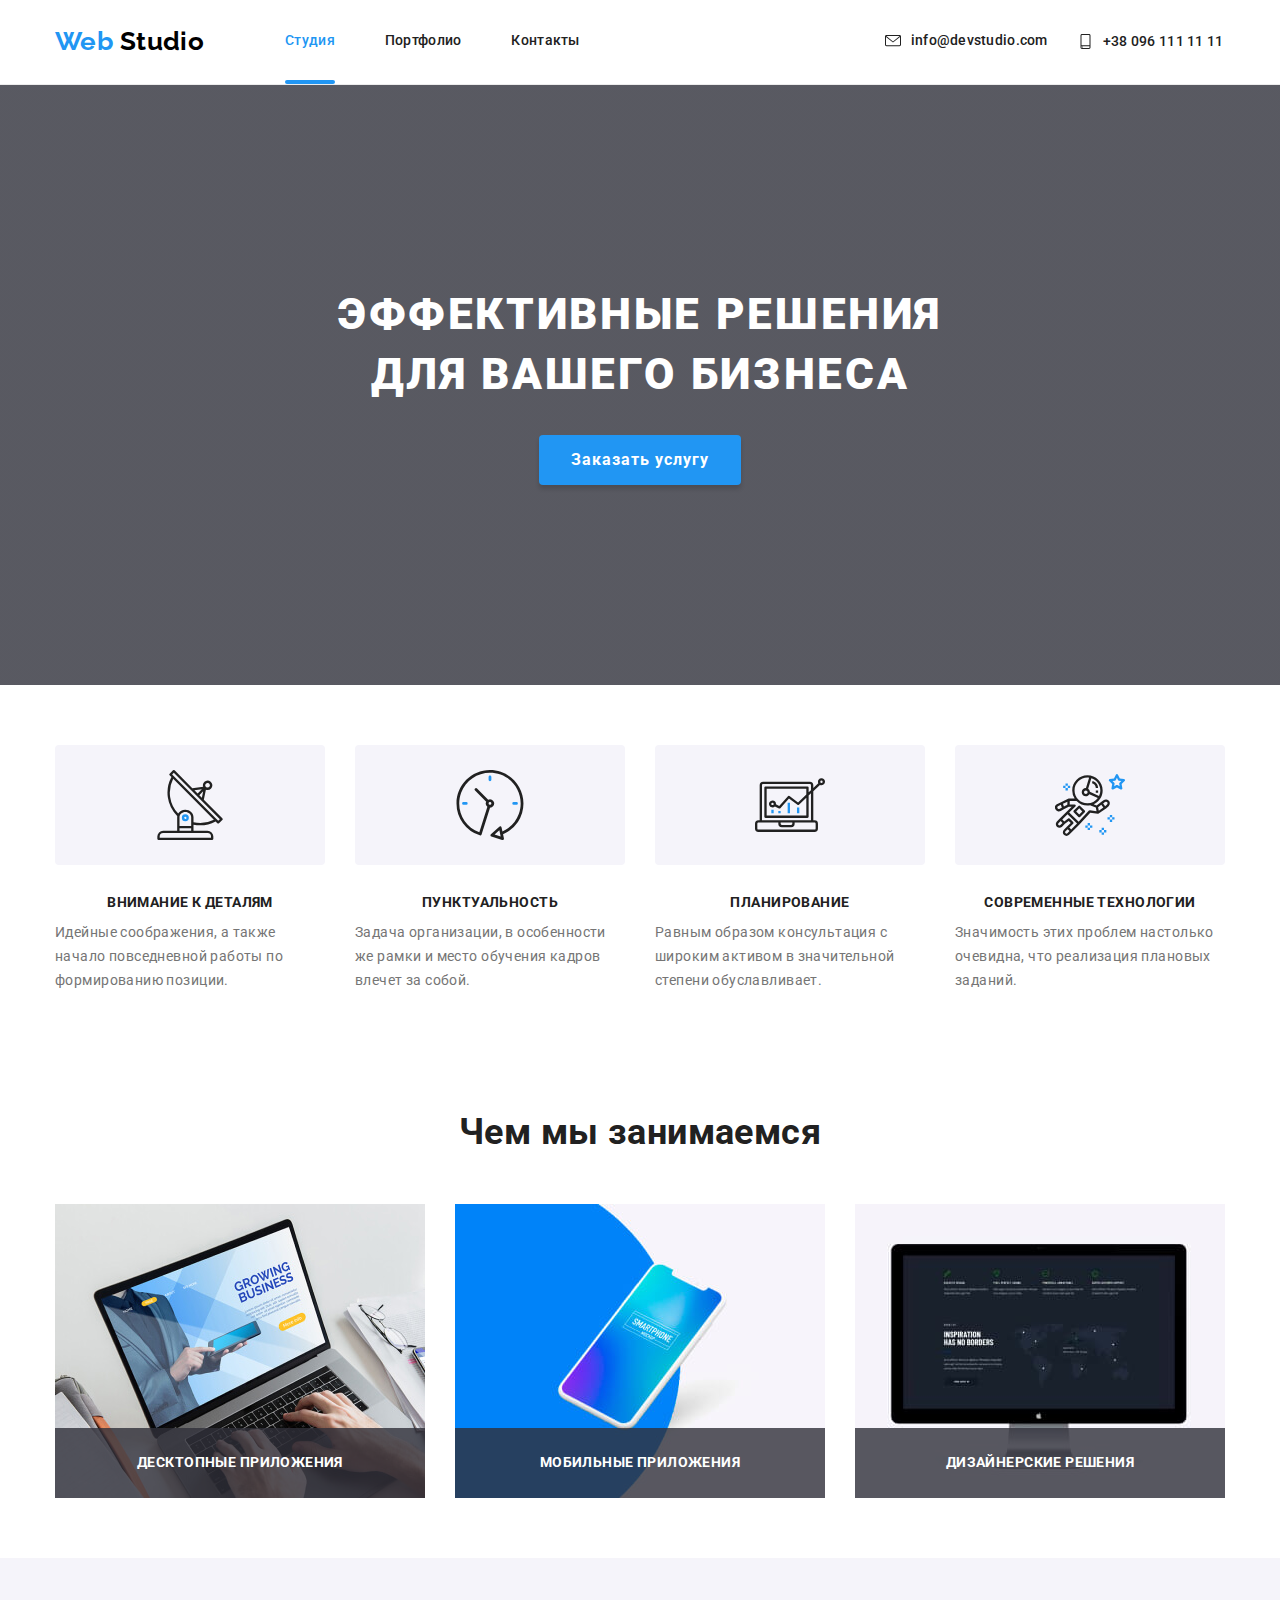
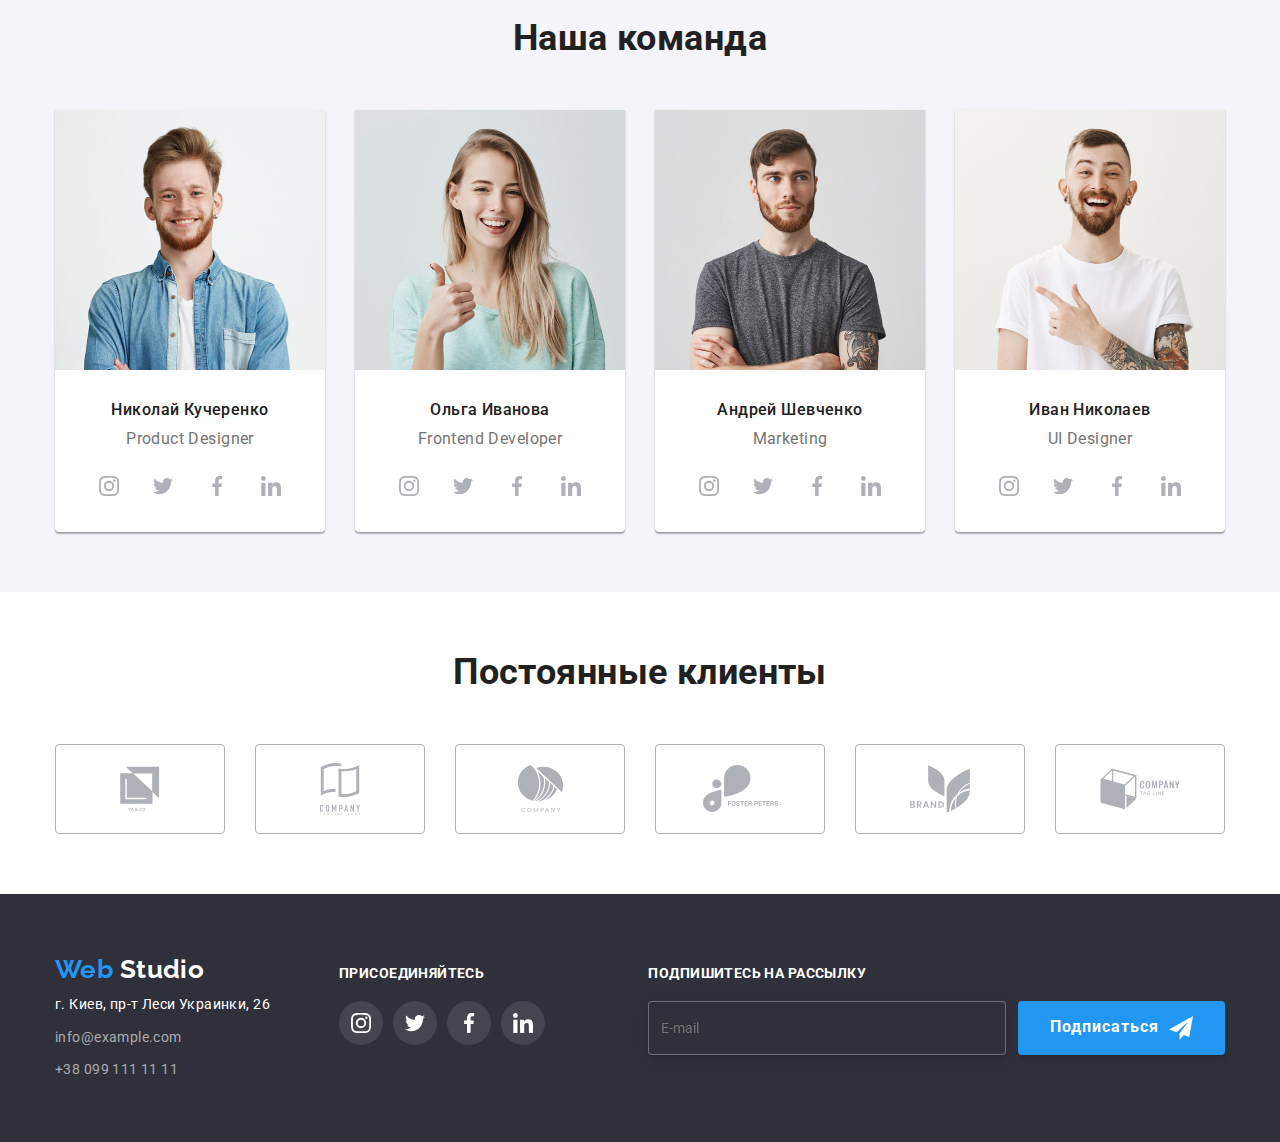
==== commit c973a87d: "адаптивный футер" ====
--- a/index.html
+++ b/index.html
@@ -446,68 +446,72 @@
     </main>
 
     <!--Подвал-->
-    <!-- <footer class="footer">
-      <div class="container container-nav">
-        <div class="address-container">
-          <a class="logo logo-footer link" href="./index.html" lang="en"
-            ><span class="logo-blue">Web</span> Studio</a
-          >
-          <address class="footer-address">
-            <ul class="footer-address-list list">
-              <li class="footer-address-item">
-                <a
-                  href="https://goo.gl/maps/J7jLJM3ZXnViXDYy7"
-                  target="_blank"
-                  rel="noreferrer noopener"
-                  class="address-link-map link"
-                  >г. Киев, пр-т Леси Украинки, 26</a
-                >
-              </li>
-              <li class="footer-address-item">
-                <a href="mailto:info@devstudio.com" class="address-link-mail link"
-                  >info@example.com</a
-                >
-              </li>
-              <li class="footer-address-item">
-                <a href="tel:+380961111111" class="address-link-tel link">+38 099 111 11 11</a>
+    <footer class="footer">
+      <div class="container footer-container-nav">
+        <div class="address-call-container">
+          <div class="address-container">
+            <a class="logo logo-footer link" href="./index.html" lang="en"
+              ><span class="logo-blue">Web</span> Studio</a
+            >
+            <address class="footer-address">
+              <ul class="footer-address-list list">
+                <li class="footer-address-item">
+                  <a
+                    href="https://goo.gl/maps/J7jLJM3ZXnViXDYy7"
+                    target="_blank"
+                    rel="noreferrer noopener"
+                    class="address-link-map link"
+                    >г. Киев, пр-т Леси Украинки, 26</a
+                  >
+                </li>
+                <li class="footer-address-item">
+                  <a href="mailto:info@devstudio.com" class="address-link-mail link"
+                    >info@example.com</a
+                  >
+                </li>
+                <li class="footer-address-item">
+                  <a href="tel:+380961111111" class="address-link-tel link"
+                    >+38 099 111 11 11</a
+                  >
+                </li>
+              </ul>
+            </address>
+          </div>
+
+          <div class="a-call-container">
+            <b class="a-call-subtitle">присоединяйтесь</b>
+
+            <ul class="social-list list">
+              <li class="social-item">
+                <a class="social-link link instagram" href="" aria-label="иконка инстаграма">
+                  <svg class="social-icon">
+                    <use href="./images/sprite.svg#instagram"></use>
+                  </svg>
+                </a>
+              </li>
+              <li class="social-item">
+                <a class="social-link link twitter" href="" aria-label="иконка твитер">
+                  <svg class="social-icon">
+                    <use href="./images/sprite.svg#twitter"></use>
+                  </svg>
+                </a>
+              </li>
+              <li class="social-item">
+                <a class="social-link link facebook" href="" aria-label="иконка фейсбук">
+                  <svg class="social-icon">
+                    <use href="./images/sprite.svg#facebook"></use>
+                  </svg>
+                </a>
+              </li>
+              <li class="social-item">
+                <a class="social-link link linkedin" href="" aria-label="иконка линкедин">
+                  <svg class="social-icon">
+                    <use href="./images/sprite.svg#linkedin"></use>
+                  </svg>
+                </a>
               </li>
             </ul>
-          </address>
-        </div>
-
-        <div class="a-call-container">
-          <b class="a-call-subtitle">присоединяйтесь</b>
-
-          <ul class="social-list list">
-            <li class="social-item">
-              <a class="social-link link instagram" href="" aria-label="иконка инстаграма">
-                <svg class="social-icon">
-                  <use href="./images/sprite.svg#instagram"></use>
-                </svg>
-              </a>
-            </li>
-            <li class="social-item">
-              <a class="social-link link twitter" href="" aria-label="иконка твитер">
-                <svg class="social-icon">
-                  <use href="./images/sprite.svg#twitter"></use>
-                </svg>
-              </a>
-            </li>
-            <li class="social-item">
-              <a class="social-link link facebook" href="" aria-label="иконка фейсбук">
-                <svg class="social-icon">
-                  <use href="./images/sprite.svg#facebook"></use>
-                </svg>
-              </a>
-            </li>
-            <li class="social-item">
-              <a class="social-link link linkedin" href="" aria-label="иконка линкедин">
-                <svg class="social-icon">
-                  <use href="./images/sprite.svg#linkedin"></use>
-                </svg>
-              </a>
-            </li>
-          </ul>
+          </div>
         </div>
 
         <div class="forma-container">
@@ -532,7 +536,7 @@
       <div class="copyright-container container">
         <p class="copyright" lang="en">2020 | Developed by GoIT Students</p>
       </div>
-    </footer> -->
+    </footer>
 
     <!-- Модальное окно -->
 
--- a/css/main.min.css
+++ b/css/main.min.css
@@ -1,2 +1,2 @@
-/*! modern-normalize v0.6.0 | MIT License | https://github.com/sindresorhus/modern-normalize */*,*::before,*::after{-webkit-box-sizing:border-box;box-sizing:border-box}:root{-moz-tab-size:4;-o-tab-size:4;tab-size:4}html{line-height:1.15;-webkit-text-size-adjust:100%}body{margin:0}body{font-family:system-ui,-apple-system,"Segoe UI",Roboto,Helvetica,Arial,sans-serif,"Apple Color Emoji","Segoe UI Emoji"}hr{height:0}abbr[title]{-webkit-text-decoration:underline dotted;text-decoration:underline dotted}b,strong{font-weight:bolder}code,kbd,samp,pre{font-family:SFMono-Regular, Consolas, 'Liberation Mono', Menlo, monospace;font-size:1em}small{font-size:80%}sub,sup{font-size:75%;line-height:0;position:relative;vertical-align:baseline}sub{bottom:-0.25em}sup{top:-0.5em}button,input,optgroup,select,textarea{font-family:inherit;font-size:100%;line-height:1.15;margin:0}button,select{text-transform:none}button,[type='button'],[type='reset'],[type='submit']{-webkit-appearance:button}button::-moz-focus-inner,[type='button']::-moz-focus-inner,[type='reset']::-moz-focus-inner,[type='submit']::-moz-focus-inner{border-style:none;padding:0}button:-moz-focusring,[type='button']:-moz-focusring,[type='reset']:-moz-focusring,[type='submit']:-moz-focusring{outline:1px dotted ButtonText}fieldset{padding:0.35em 0.75em 0.625em}legend{padding:0}progress{vertical-align:baseline}[type='number']::-webkit-inner-spin-button,[type='number']::-webkit-outer-spin-button{height:auto}[type='search']{-webkit-appearance:textfield;outline-offset:-2px}[type='search']::-webkit-search-decoration{-webkit-appearance:none}::-webkit-file-upload-button{-webkit-appearance:button;font:inherit}summary{display:list-item}html{-webkit-box-sizing:border-box;box-sizing:border-box}*,*::before,*::after{-webkit-box-sizing:inherit;box-sizing:inherit}body{font-family:"Roboto",sans-serif;font-size:14px;line-height:1.7;letter-spacing:0.03em;color:#757575}h1,h2,h3,p{margin-top:0px;margin-bottom:0px}img{display:block;max-width:100%;height:auto}.list{padding:0;margin:0;list-style:none}.link{text-decoration:none;display:block}.navigation-list,.address-list,.features-list,.occupation-list,.social-list,.footer-address-list{padding:0;margin:0;list-style:none}.logo,.navigation-link,.address-link,.address-link-map,.address-link-mail,.address-link-tel{text-decoration:none;display:block}.container{padding-left:15px;padding-right:15px;margin-left:auto;margin-right:auto}@media screen and (min-width: 480px){.container{width:480px}}@media screen and (min-width: 768px){.container{width:768px}}@media screen and (min-width: 1200px){.container{width:1200px}}.container-nav{display:-webkit-box;display:-ms-flexbox;display:flex;-webkit-box-align:center;-ms-flex-align:center;align-items:center}@media screen and (max-width: 767px){.container-nav{-webkit-box-pack:justify;-ms-flex-pack:justify;justify-content:space-between}}.section{padding-top:60px;padding-bottom:60px}.occupation-section{display:none}.section-title{margin-top:0;margin-bottom:30px;font-style:normal;font-weight:bold;font-size:28px;line-height:1.179;text-align:center;color:#212121}@media screen and (min-width: 1200px){.occupation-section{display:block}.section-title{margin-bottom:50px;font-size:36px;line-height:1.16}}.hidden{display:none}.backdrop{position:fixed;top:0;left:0;width:100%;height:100%;background-color:rgba(0,0,0,0.2)}.backdrop.is-hidden{opacity:0;pointer-events:none}.modal{position:absolute;top:50%;left:50%;-webkit-transform:translate(-50%, -50%);transform:translate(-50%, -50%);min-width:528px;min-height:581px;padding:40px;background-color:#ffffff;-webkit-box-shadow:0px 1px 3px rgba(0,0,0,0.12),0px 1px 1px rgba(0,0,0,0.14),0px 2px 1px rgba(0,0,0,0.2);box-shadow:0px 1px 3px rgba(0,0,0,0.12),0px 1px 1px rgba(0,0,0,0.14),0px 2px 1px rgba(0,0,0,0.2);border-radius:4px}.modal-subtitle{margin-bottom:30px;font-style:normal;font-weight:600;font-size:20px;line-height:1.15;text-align:center;color:#212121}.form-field{position:relative;margin-bottom:28px}.form-field-comment{position:relative;margin-bottom:20px}.form-field-input{display:block;width:100%;height:40px;padding:12px 44px 12px 42px;border:1px solid rgba(33,33,33,0.2);border-radius:4px;-webkit-transition:border-color 250ms cubic-bezier(0.4, 0, 0.2, 1);transition:border-color 250ms cubic-bezier(0.4, 0, 0.2, 1)}.form-field-input:focus{outline:none;border-color:#2196f3}.form-field-label{position:absolute;top:50%;left:42px;-webkit-transform:translateY(-50%);transform:translateY(-50%);-webkit-transition:color 250ms cubic-bezier(0.4, 0, 0.2, 1),-webkit-transform 250ms cubic-bezier(0.4, 0, 0.2, 1);transition:color 250ms cubic-bezier(0.4, 0, 0.2, 1),-webkit-transform 250ms cubic-bezier(0.4, 0, 0.2, 1);transition:transform 250ms cubic-bezier(0.4, 0, 0.2, 1),color 250ms cubic-bezier(0.4, 0, 0.2, 1);transition:transform 250ms cubic-bezier(0.4, 0, 0.2, 1),color 250ms cubic-bezier(0.4, 0, 0.2, 1),-webkit-transform 250ms cubic-bezier(0.4, 0, 0.2, 1)}.form-field-input:focus+.form-field-label,.form-field-input:not(:placeholder-shown)+.form-field-label{-webkit-transform:translate(-23px, -45px);transform:translate(-23px, -45px);color:#2196f3}.form-field-svg{position:absolute;top:50%;left:19px;-webkit-transform:translateY(-50%);transform:translateY(-50%);fill:#212121;-webkit-transition:color 250ms cubic-bezier(0.4, 0, 0.2, 1);transition:color 250ms cubic-bezier(0.4, 0, 0.2, 1)}.form-field-input:focus ~ .form-field-svg,.form-field-input:not(:placeholder-shown) ~ .form-field-svg{fill:#2196f3}.comment{width:100%;height:120px;padding:12px 44px 12px 16px;resize:none;border:1px solid rgba(33,33,33,0.2);border-radius:4px;-webkit-transition:border-color 250ms cubic-bezier(0.4, 0, 0.2, 1);transition:border-color 250ms cubic-bezier(0.4, 0, 0.2, 1)}.comment:focus{border-color:#2196f3;outline:none}.form-field-comment-label{position:absolute;top:12px;left:16px;-webkit-transition:color 250ms cubic-bezier(0.4, 0, 0.2, 1),-webkit-transform 250ms cubic-bezier(0.4, 0, 0.2, 1);transition:color 250ms cubic-bezier(0.4, 0, 0.2, 1),-webkit-transform 250ms cubic-bezier(0.4, 0, 0.2, 1);transition:transform 250ms cubic-bezier(0.4, 0, 0.2, 1),color 250ms cubic-bezier(0.4, 0, 0.2, 1);transition:transform 250ms cubic-bezier(0.4, 0, 0.2, 1),color 250ms cubic-bezier(0.4, 0, 0.2, 1),-webkit-transform 250ms cubic-bezier(0.4, 0, 0.2, 1)}.comment:focus+.form-field-comment-label,.comment:not(:placeholder-shown)+.form-field-comment-label{-webkit-transform:translateY(-40px);transform:translateY(-40px);color:#2196f3}.label-agreement{display:-webkit-box;display:-ms-flexbox;display:flex;-webkit-box-align:center;-ms-flex-align:center;align-items:center;font-style:normal;font-weight:normal}.checkbox{-webkit-appearance:none}.checkbox-icon{display:inline-block;width:16px;height:15px;margin-right:8px;border:1.75px solid #000000;border-radius:2px;-webkit-box-shadow:0px 4px 4px rgba(0,0,0,0.25);box-shadow:0px 4px 4px rgba(0,0,0,0.25);-webkit-transition:background-color 250ms cubic-bezier(0.4, 0, 0.2, 1),background-image 250ms cubic-bezier(0.4, 0, 0.2, 1),border-color 250ms cubic-bezier(0.4, 0, 0.2, 1);transition:background-color 250ms cubic-bezier(0.4, 0, 0.2, 1),background-image 250ms cubic-bezier(0.4, 0, 0.2, 1),border-color 250ms cubic-bezier(0.4, 0, 0.2, 1)}.checkbox:checked+.checkbox-icon{border-color:transparent;background-color:#2196f3;background-image:url("../images/icon-check.svg");background-size:contain;background-origin:border-box}.contract{margin-left:5.5px;color:#2196f3}.button-submit{display:block;width:200px;height:50px;margin-left:auto;margin-right:auto;margin-top:30px;border:none;font-family:Roboto;font-style:normal;font-weight:bold;font-size:16px;line-height:1.87;letter-spacing:0.06em;color:#ffffff;background:#2196f3;-webkit-box-shadow:0px 4px 4px rgba(0,0,0,0.15);box-shadow:0px 4px 4px rgba(0,0,0,0.15);border-radius:4px;cursor:pointer}.button-submit:focus{outline:none}.button-close{position:absolute;top:8px;right:8px;display:-webkit-box;display:-ms-flexbox;display:flex;-webkit-box-pack:center;-ms-flex-pack:center;justify-content:center;-webkit-box-align:center;-ms-flex-align:center;align-items:center;width:30px;height:30px;background-color:#ffffff;border:1px solid rgba(0,0,0,0.1);border-radius:50%;cursor:pointer}.button-close:focus{outline:none}.button-close-svg{-webkit-transition:color 250ms cubic-bezier(0.4, 0, 0.2, 1);transition:color 250ms cubic-bezier(0.4, 0, 0.2, 1)}.button-close-svg:hover,.button-close-svg:focus{fill:#2196f3}.header{border-bottom:1px solid #ececec}.menu-btn{background-color:transparent;border:none;outline:none}.menu-btn.is-open .icon-close{display:block}.menu-btn.is-open .icon-burger{display:none}.menu-btn:focus .menu-btn-svg{color:#2196f3}@media screen and (min-width: 768px){.menu-btn{display:none}}.menu-btn-svg{color:#212121}.icon-close{display:none;fill:currentColor}.icon-burger{fill:currentColor}@media screen and (max-width: 767px){.header{position:relative;padding-top:10px;padding-bottom:10px}.menu-wrapper{position:absolute;top:100%;left:0;width:100%;padding:60px 140px;z-index:100;background:#ffffff;-webkit-box-shadow:0px 4px 8px rgba(0,0,0,0.04),0px 2px 4px rgba(0,0,0,0.08),0px 1px 3px rgba(0,0,0,0.16);box-shadow:0px 4px 8px rgba(0,0,0,0.04),0px 2px 4px rgba(0,0,0,0.08),0px 1px 3px rgba(0,0,0,0.16);-webkit-transform:scale(0);transform:scale(0);-webkit-transition:-webkit-transform 250ms cubic-bezier(0.4, 0, 0.2, 1);transition:-webkit-transform 250ms cubic-bezier(0.4, 0, 0.2, 1);transition:transform 250ms cubic-bezier(0.4, 0, 0.2, 1);transition:transform 250ms cubic-bezier(0.4, 0, 0.2, 1), -webkit-transform 250ms cubic-bezier(0.4, 0, 0.2, 1)}.menu-wrapper.is-open{-webkit-transform:scale(1);transform:scale(1)}}@media screen and (min-width: 768px){.menu-wrapper{display:-webkit-box;display:-ms-flexbox;display:flex;-webkit-box-align:center;-ms-flex-align:center;align-items:center;-webkit-box-pack:justify;-ms-flex-pack:justify;justify-content:space-between}}.logo{font-family:"Raleway",sans-serif;font-weight:700;font-size:26px;line-height:1.2;color:#000}.logo-blue{color:#2196f3}.logo-footer{color:#fff;margin-bottom:8px}@media screen and (max-width: 1199px){.logo{font-size:24px;line-height:1.167;color:#212121}}.navigation-list{display:-webkit-box;display:-ms-flexbox;display:flex}.navigation-link{letter-spacing:0.02em;color:#212121;-webkit-transition:color 250ms cubic-bezier(0.4, 0, 0.2, 1);transition:color 250ms cubic-bezier(0.4, 0, 0.2, 1)}.navigation-link:hover,.navigation-link:focus{color:#2196f3}.current{color:#2196f3}.line::after{display:block;content:'';width:100%;height:4px;background:#2196f3;border-radius:2px}@media screen and (max-width: 767px){.navigation{padding-bottom:60px}.navigation-list{-webkit-box-orient:vertical;-webkit-box-direction:normal;-ms-flex-direction:column;flex-direction:column;-webkit-box-align:center;-ms-flex-align:center;align-items:center}.navigation-item:not(:last-child){margin-bottom:40px}.navigation-link{font-style:normal;font-weight:500;font-size:18px;line-height:1.167}.line::after{margin-top:8px}}@media screen and (min-width: 768px){.navigation{display:-webkit-box;display:-ms-flexbox;display:flex;-webkit-box-align:center;-ms-flex-align:center;align-items:center}.navigation-list{margin-left:81px}.navigation-item:not(:last-child){margin-right:50px}.navigation-link{display:block;padding-top:32px;padding-bottom:32px;font-weight:500;line-height:1.143}}.address-list{display:-webkit-box;display:-ms-flexbox;display:flex}.address-item{height:18px}.address-link{display:-webkit-inline-box;display:-ms-inline-flexbox;display:inline-flex;-webkit-box-align:center;-ms-flex-align:center;align-items:center;font-style:normal;font-weight:500;font-size:14px;line-height:1.14;letter-spacing:0.02em;color:#212121;-webkit-transition:color 250ms cubic-bezier(0.4, 0, 0.2, 1);transition:color 250ms cubic-bezier(0.4, 0, 0.2, 1)}.address-link:hover,.address-link:focus{color:#2196f3}.envelope{width:16px;height:16px;fill:currentColor;margin-right:10px}.smartphone{width:15px;height:15px;fill:currentColor;margin-right:10px}@media screen and (min-width: 1200px){.header-address{margin-left:305px}.address-item:not(:last-child){margin-right:30px}}@media screen and (max-width: 1199px){.header-address{margin-left:84px}.address-list{-webkit-box-orient:vertical;-webkit-box-direction:normal;-ms-flex-direction:column;flex-direction:column}.address-item:not(:last-child){margin-bottom:10px}.address-link{font-size:12px;line-height:1.167}.envelope{width:14px;height:14px;margin-right:8px}.smartphone{width:13px;height:13px;margin-right:8px}}@media screen and (max-width: 767px){.header-address{margin-left:0}.address-list{-webkit-box-align:center;-ms-flex-align:center;align-items:center}.address-item:not(:last-child){margin-bottom:16px}.address-link{font-size:18px;line-height:1.167;color:#212121}}.hero{padding-top:118px;padding-bottom:118px;text-align:center}.hero-fon{max-width:767px;height:400px;margin-left:auto;margin-right:auto;background-image:-webkit-gradient(linear, left top, left bottom, from(rgba(47,48,58,0.8)), to(rgba(47,48,58,0.8))),url("../images/header-mobile.jpg");background-image:linear-gradient(rgba(47,48,58,0.8), rgba(47,48,58,0.8)),url("../images/header-mobile.jpg");background-repeat:no-repeat;background-size:cover;background-position:center}.hero-title{margin-top:0px;margin-bottom:30px;font-style:normal;font-weight:900;font-size:26px;line-height:1.615;letter-spacing:0.06em;text-transform:uppercase;color:#ffffff}@media screen and (min-device-pixel-ratio: 2), screen and (-webkit-min-device-pixel-ratio: 2), screen and (min-resolution: 192dpi), screen and (min-resolution: 2dppx), screen and (min-width: 360px){.hero-fon{background-image:-webkit-gradient(linear, left top, left bottom, from(rgba(47,48,58,0.8)), to(rgba(47,48,58,0.8))),url("../images/header-mobile@2x.jpg");background-image:linear-gradient(rgba(47,48,58,0.8), rgba(47,48,58,0.8)),url("../images/header-mobile@2x.jpg")}}@media screen and (min-width: 768px){.hero-fon{max-width:1199px;background-image:-webkit-gradient(linear, left top, left bottom, from(rgba(47,48,58,0.8)), to(rgba(47,48,58,0.8))),url("../images/header-tablet.jpg");background-image:linear-gradient(rgba(47,48,58,0.8), rgba(47,48,58,0.8)),url("../images/header-tablet.jpg")}}@media screen and (min-device-pixel-ratio: 2), screen and (-webkit-min-device-pixel-ratio: 2), screen and (min-resolution: 192dpi), screen and (min-resolution: 2dppx), screen and (min-width: 768px){.hero-fon{background-image:-webkit-gradient(linear, left top, left bottom, from(rgba(47,48,58,0.8)), to(rgba(47,48,58,0.8))),url("../images/header-tablet@2x.jpg");background-image:linear-gradient(rgba(47,48,58,0.8), rgba(47,48,58,0.8)),url("../images/header-tablet@2x.jpg")}}@media screen and (min-width: 1200px){.hero{padding-top:200px;padding-bottom:200px}.hero-fon{max-width:1600px;height:600px;background-image:-webkit-gradient(linear, left top, left bottom, from(rgba(47,48,58,0.8)), to(rgba(47,48,58,0.8))),url("../images/header.jpg");background-image:linear-gradient(rgba(47,48,58,0.8), rgba(47,48,58,0.8)),url("../images/header.jpg")}.hero-title{font-size:44px;line-height:1.36;letter-spacing:0.06em;text-transform:uppercase}}@media screen and (min-device-pixel-ratio: 2), screen and (-webkit-min-device-pixel-ratio: 2), screen and (min-resolution: 192dpi), screen and (min-resolution: 2dppx), screen and (min-width: 1200px){.hero-fon{background-image:-webkit-gradient(linear, left top, left bottom, from(rgba(47,48,58,0.8)), to(rgba(47,48,58,0.8))),url("../images/header@2x.jpg");background-image:linear-gradient(rgba(47,48,58,0.8), rgba(47,48,58,0.8)),url("../images/header@2x.jpg")}}.features-item{width:450px}.features-container-img{display:-webkit-inline-box;display:-ms-inline-flexbox;display:inline-flex;width:100%;height:120px;-webkit-box-pack:center;-ms-flex-pack:center;justify-content:center;-webkit-box-align:center;-ms-flex-align:center;align-items:center;background-color:#f5f4fa;border-radius:4px;margin-bottom:30px}.features-img{width:70px;height:70px}.features-title{margin-top:0mm;margin-bottom:10px;font-weight:700;font-size:14px;line-height:1.14;text-align:center;text-transform:uppercase;color:#212121}.features-text{margin-top:0;margin-bottom:0}@media screen and (max-width: 1199px){.features-item:not(:nth-last-child(-n+2)){margin-bottom:30px}}@media screen and (max-width: 767px){.features-item:not(:last-child){margin-bottom:30px}}@media screen and (min-width: 768px){.features-list{display:-webkit-box;display:-ms-flexbox;display:flex;-ms-flex-wrap:wrap;flex-wrap:wrap}.features-item{width:354px}.features-item:nth-last-child(2n){margin-right:30px}}@media screen and (min-width: 1200px){.features-item{width:calc((100% - 90px) / 4)}.features-item:not(:last-child){margin-right:30px}}.occupation-list{display:-webkit-box;display:-ms-flexbox;display:flex}.occupation-title{display:-webkit-box;display:-ms-flexbox;display:flex;-webkit-box-pack:center;-ms-flex-pack:center;justify-content:center;-webkit-box-align:center;-ms-flex-align:center;align-items:center;position:absolute;width:100%;height:70px;left:0;bottom:0;line-height:1.14;text-transform:uppercase;color:#fff;background-color:rgba(47,48,58,0.8)}.occupation-item{display:block;position:relative;width:calc((100% - 60px) / 3)}.occupation-item:not(:last-child){margin-right:30px}.team{background:#f5f4fa}.team .social-link{color:#afb1b8}.team-item{width:450px;text-align:center;padding-bottom:24px;background:#fff;-webkit-box-shadow:0px 2px 1px rgba(0,0,0,0.2),0px 1px 1px rgba(0,0,0,0.14),0px 1px 3px rgba(0,0,0,0.12);box-shadow:0px 2px 1px rgba(0,0,0,0.2),0px 1px 1px rgba(0,0,0,0.14),0px 1px 3px rgba(0,0,0,0.12);border-radius:0px 0px 4px 4px}.team-img{margin-bottom:30px}.team-name{margin:0;margin-bottom:10px;font-style:normal;font-weight:500;font-size:16px;line-height:1.188;color:#212121}.team-position{margin-top:0;margin-bottom:16px;font-style:normal;font-weight:normal;font-size:16px;line-height:1.188;color:#757575}@media screen and (max-width: 1199px){.team-item:not(:nth-last-child(-n+2)){margin-bottom:30px}}@media screen and (max-width: 767px){.team-item:not(:last-child){margin-bottom:30px}}@media screen and (min-width: 768px){.team-list{display:-webkit-box;display:-ms-flexbox;display:flex;-ms-flex-wrap:wrap;flex-wrap:wrap}.team-item{width:354px}.team-item:nth-last-child(2n){margin-right:30px}}@media screen and (min-width: 1200px){.team-item{width:calc((100% - 90px) / 4)}.team-item:not(:last-child){margin-right:30px}}.social-list{display:-webkit-box;display:-ms-flexbox;display:flex;-webkit-box-pack:center;-ms-flex-pack:center;justify-content:center}.social-item:not(:last-child){margin-right:10px}.social-link{display:-webkit-inline-box;display:-ms-inline-flexbox;display:inline-flex;-webkit-box-pack:center;-ms-flex-pack:center;justify-content:center;-webkit-box-align:center;-ms-flex-align:center;align-items:center;width:44px;height:44px;color:#fff;background-color:rgba(255,255,255,0.1);border-radius:50%;-webkit-transition:color 250ms cubic-bezier(0.4, 0, 0.2, 1),background-color 250ms cubic-bezier(0.4, 0, 0.2, 1);transition:color 250ms cubic-bezier(0.4, 0, 0.2, 1),background-color 250ms cubic-bezier(0.4, 0, 0.2, 1)}.social-link:hover,.social-link:focus{background-color:#2196f3;color:#fff}.social-icon{width:20px;height:20px;fill:currentColor}.customers-list{display:-webkit-box;display:-ms-flexbox;display:flex;-ms-flex-wrap:wrap;flex-wrap:wrap}.customers-link{display:-webkit-box;display:-ms-flexbox;display:flex;width:210px;height:90px;-webkit-box-pack:center;-ms-flex-pack:center;justify-content:center;-webkit-box-align:center;-ms-flex-align:center;align-items:center;color:#afb1b8;border:1px solid #afb1b8;border-radius:4px;-webkit-transition:color 250ms cubic-bezier(0.4, 0, 0.2, 1),border 250ms cubic-bezier(0.4, 0, 0.2, 1);transition:color 250ms cubic-bezier(0.4, 0, 0.2, 1),border 250ms cubic-bezier(0.4, 0, 0.2, 1)}.customers-link:hover,.customers-link:focus{color:#2196f3;border:1px solid #2196f3}.customers-img{fill:currentColor}@media screen and (max-width: 1199px){.customers-item:not(:nth-last-child(-n+3)){margin-bottom:30px}}@media screen and (max-width: 767px){.customers-item:not(:nth-last-child(-n+2)){margin-bottom:30px}.customers-item:not(:nth-child(2n)){margin-right:30px}}@media screen and (min-width: 768px){.customers-link{width:226px}.customers-item:not(:nth-child(3n)){margin-right:30px}}@media screen and (min-width: 1200px){.customers-link{width:170px}.customers-item:not(:last-child){margin-right:30px}}.button{display:-webkit-inline-box;display:-ms-inline-flexbox;display:inline-flex;padding:10px 32px;min-width:200px;font-family:"Roboto",sans-serif;font-style:normal;font-weight:700;font-size:16px;line-height:1.9;-webkit-box-align:center;-ms-flex-align:center;align-items:center;letter-spacing:0.06em;background-color:#2196f3;color:#fff;-webkit-box-shadow:0px 4px 4px rgba(0,0,0,0.15);box-shadow:0px 4px 4px rgba(0,0,0,0.15);border:none;border-radius:4px;cursor:pointer}.button-svg{margin-left:10px}.button:focus{outline:none}.footer-address-item:not(:last-child){margin-bottom:9px}.address-link-map{font-style:normal;font-weight:normal;color:#fff}.address-link-mail,.address-link-tel{font-style:normal;font-weight:normal;color:rgba(255,255,255,0.6)}.a-call-subtitle{display:block;margin-bottom:20px;line-height:1.14;text-transform:uppercase;color:#fff}.footer{background-color:#2f303a}.footer .container-nav{padding-top:45px;padding-bottom:28px;-webkit-box-align:baseline;-ms-flex-align:baseline;align-items:baseline;-webkit-box-pack:justify;-ms-flex-pack:justify;justify-content:space-between}.forma{display:-webkit-box;display:-ms-flexbox;display:flex;margin:0}.forma .button{margin-left:12px}.forma-email{display:block;padding:18px 12px;width:358px;color:#ffffff;background-color:#2f303a;border:1px solid rgba(255,255,255,0.3);border-radius:4px}.forma-email:focus{outline:none}.forma-email:focus:required:valid:not(:placeholder-shown){border:1px solid green}.forma-email:focus:required:invalid:not(:placeholder-shown){border:1px solid red}.copyright{text-align:center;font-size:12px;color:var(--copyright-white-color)}.copyright-container{padding-top:18px;padding-bottom:21px;border-top:1px solid rgba(255,255,255,0.1)}
+/*! modern-normalize v0.6.0 | MIT License | https://github.com/sindresorhus/modern-normalize */*,*::before,*::after{-webkit-box-sizing:border-box;box-sizing:border-box}:root{-moz-tab-size:4;-o-tab-size:4;tab-size:4}html{line-height:1.15;-webkit-text-size-adjust:100%}body{margin:0}body{font-family:system-ui,-apple-system,"Segoe UI",Roboto,Helvetica,Arial,sans-serif,"Apple Color Emoji","Segoe UI Emoji"}hr{height:0}abbr[title]{-webkit-text-decoration:underline dotted;text-decoration:underline dotted}b,strong{font-weight:bolder}code,kbd,samp,pre{font-family:SFMono-Regular, Consolas, 'Liberation Mono', Menlo, monospace;font-size:1em}small{font-size:80%}sub,sup{font-size:75%;line-height:0;position:relative;vertical-align:baseline}sub{bottom:-0.25em}sup{top:-0.5em}button,input,optgroup,select,textarea{font-family:inherit;font-size:100%;line-height:1.15;margin:0}button,select{text-transform:none}button,[type='button'],[type='reset'],[type='submit']{-webkit-appearance:button}button::-moz-focus-inner,[type='button']::-moz-focus-inner,[type='reset']::-moz-focus-inner,[type='submit']::-moz-focus-inner{border-style:none;padding:0}button:-moz-focusring,[type='button']:-moz-focusring,[type='reset']:-moz-focusring,[type='submit']:-moz-focusring{outline:1px dotted ButtonText}fieldset{padding:0.35em 0.75em 0.625em}legend{padding:0}progress{vertical-align:baseline}[type='number']::-webkit-inner-spin-button,[type='number']::-webkit-outer-spin-button{height:auto}[type='search']{-webkit-appearance:textfield;outline-offset:-2px}[type='search']::-webkit-search-decoration{-webkit-appearance:none}::-webkit-file-upload-button{-webkit-appearance:button;font:inherit}summary{display:list-item}html{-webkit-box-sizing:border-box;box-sizing:border-box}*,*::before,*::after{-webkit-box-sizing:inherit;box-sizing:inherit}body{font-family:"Roboto",sans-serif;font-size:14px;line-height:1.7;letter-spacing:0.03em;color:#757575}h1,h2,h3,p{margin-top:0px;margin-bottom:0px}img{display:block;max-width:100%;height:auto}.list{padding:0;margin:0;list-style:none}.link{text-decoration:none;display:block}.navigation-list,.address-list,.features-list,.occupation-list,.social-list{padding:0;margin:0;list-style:none}.navigation-link,.address-link{text-decoration:none;display:block}.container{padding-left:15px;padding-right:15px;margin-left:auto;margin-right:auto}@media screen and (min-width: 480px){.container{width:480px}}@media screen and (min-width: 768px){.container{width:768px}}@media screen and (min-width: 1200px){.container{width:1200px}}.container-nav{display:-webkit-box;display:-ms-flexbox;display:flex;-webkit-box-align:center;-ms-flex-align:center;align-items:center}@media screen and (max-width: 767px){.container-nav{-webkit-box-pack:justify;-ms-flex-pack:justify;justify-content:space-between}}.section{padding-top:60px;padding-bottom:60px}.occupation-section{display:none}.section-title{margin-top:0;margin-bottom:30px;font-style:normal;font-weight:bold;font-size:28px;line-height:1.179;text-align:center;color:#212121}@media screen and (min-width: 1200px){.occupation-section{display:block}.section-title{margin-bottom:50px;font-size:36px;line-height:1.16}}.hidden{display:none}.backdrop{position:fixed;top:0;left:0;width:100%;height:100%;background-color:rgba(0,0,0,0.2)}.backdrop.is-hidden{opacity:0;pointer-events:none}.modal{position:absolute;top:50%;left:50%;-webkit-transform:translate(-50%, -50%);transform:translate(-50%, -50%);min-width:528px;min-height:581px;padding:40px;background-color:#ffffff;-webkit-box-shadow:0px 1px 3px rgba(0,0,0,0.12),0px 1px 1px rgba(0,0,0,0.14),0px 2px 1px rgba(0,0,0,0.2);box-shadow:0px 1px 3px rgba(0,0,0,0.12),0px 1px 1px rgba(0,0,0,0.14),0px 2px 1px rgba(0,0,0,0.2);border-radius:4px}.modal-subtitle{margin-bottom:30px;font-style:normal;font-weight:600;font-size:20px;line-height:1.15;text-align:center;color:#212121}.form-field{position:relative;margin-bottom:28px}.form-field-comment{position:relative;margin-bottom:20px}.form-field-input{display:block;width:100%;height:40px;padding:12px 44px 12px 42px;border:1px solid rgba(33,33,33,0.2);border-radius:4px;-webkit-transition:border-color 250ms cubic-bezier(0.4, 0, 0.2, 1);transition:border-color 250ms cubic-bezier(0.4, 0, 0.2, 1)}.form-field-input:focus{outline:none;border-color:#2196f3}.form-field-label{position:absolute;top:50%;left:42px;-webkit-transform:translateY(-50%);transform:translateY(-50%);-webkit-transition:color 250ms cubic-bezier(0.4, 0, 0.2, 1),-webkit-transform 250ms cubic-bezier(0.4, 0, 0.2, 1);transition:color 250ms cubic-bezier(0.4, 0, 0.2, 1),-webkit-transform 250ms cubic-bezier(0.4, 0, 0.2, 1);transition:transform 250ms cubic-bezier(0.4, 0, 0.2, 1),color 250ms cubic-bezier(0.4, 0, 0.2, 1);transition:transform 250ms cubic-bezier(0.4, 0, 0.2, 1),color 250ms cubic-bezier(0.4, 0, 0.2, 1),-webkit-transform 250ms cubic-bezier(0.4, 0, 0.2, 1)}.form-field-input:focus+.form-field-label,.form-field-input:not(:placeholder-shown)+.form-field-label{-webkit-transform:translate(-23px, -45px);transform:translate(-23px, -45px);color:#2196f3}.form-field-svg{position:absolute;top:50%;left:19px;-webkit-transform:translateY(-50%);transform:translateY(-50%);fill:#212121;-webkit-transition:color 250ms cubic-bezier(0.4, 0, 0.2, 1);transition:color 250ms cubic-bezier(0.4, 0, 0.2, 1)}.form-field-input:focus ~ .form-field-svg,.form-field-input:not(:placeholder-shown) ~ .form-field-svg{fill:#2196f3}.comment{width:100%;height:120px;padding:12px 44px 12px 16px;resize:none;border:1px solid rgba(33,33,33,0.2);border-radius:4px;-webkit-transition:border-color 250ms cubic-bezier(0.4, 0, 0.2, 1);transition:border-color 250ms cubic-bezier(0.4, 0, 0.2, 1)}.comment:focus{border-color:#2196f3;outline:none}.form-field-comment-label{position:absolute;top:12px;left:16px;-webkit-transition:color 250ms cubic-bezier(0.4, 0, 0.2, 1),-webkit-transform 250ms cubic-bezier(0.4, 0, 0.2, 1);transition:color 250ms cubic-bezier(0.4, 0, 0.2, 1),-webkit-transform 250ms cubic-bezier(0.4, 0, 0.2, 1);transition:transform 250ms cubic-bezier(0.4, 0, 0.2, 1),color 250ms cubic-bezier(0.4, 0, 0.2, 1);transition:transform 250ms cubic-bezier(0.4, 0, 0.2, 1),color 250ms cubic-bezier(0.4, 0, 0.2, 1),-webkit-transform 250ms cubic-bezier(0.4, 0, 0.2, 1)}.comment:focus+.form-field-comment-label,.comment:not(:placeholder-shown)+.form-field-comment-label{-webkit-transform:translateY(-40px);transform:translateY(-40px);color:#2196f3}.label-agreement{display:-webkit-box;display:-ms-flexbox;display:flex;-webkit-box-align:center;-ms-flex-align:center;align-items:center;font-style:normal;font-weight:normal}.checkbox{-webkit-appearance:none}.checkbox-icon{display:inline-block;width:16px;height:15px;margin-right:8px;border:1.75px solid #000000;border-radius:2px;-webkit-box-shadow:0px 4px 4px rgba(0,0,0,0.25);box-shadow:0px 4px 4px rgba(0,0,0,0.25);-webkit-transition:background-color 250ms cubic-bezier(0.4, 0, 0.2, 1),background-image 250ms cubic-bezier(0.4, 0, 0.2, 1),border-color 250ms cubic-bezier(0.4, 0, 0.2, 1);transition:background-color 250ms cubic-bezier(0.4, 0, 0.2, 1),background-image 250ms cubic-bezier(0.4, 0, 0.2, 1),border-color 250ms cubic-bezier(0.4, 0, 0.2, 1)}.checkbox:checked+.checkbox-icon{border-color:transparent;background-color:#2196f3;background-image:url("../images/icon-check.svg");background-size:contain;background-origin:border-box}.contract{margin-left:5.5px;color:#2196f3}.button-submit{display:block;width:200px;height:50px;margin-left:auto;margin-right:auto;margin-top:30px;border:none;font-family:Roboto;font-style:normal;font-weight:bold;font-size:16px;line-height:1.87;letter-spacing:0.06em;color:#ffffff;background:#2196f3;-webkit-box-shadow:0px 4px 4px rgba(0,0,0,0.15);box-shadow:0px 4px 4px rgba(0,0,0,0.15);border-radius:4px;cursor:pointer}.button-submit:focus{outline:none}.button-close{position:absolute;top:8px;right:8px;display:-webkit-box;display:-ms-flexbox;display:flex;-webkit-box-pack:center;-ms-flex-pack:center;justify-content:center;-webkit-box-align:center;-ms-flex-align:center;align-items:center;width:30px;height:30px;background-color:#ffffff;border:1px solid rgba(0,0,0,0.1);border-radius:50%;cursor:pointer}.button-close:focus{outline:none}.button-close-svg{-webkit-transition:color 250ms cubic-bezier(0.4, 0, 0.2, 1);transition:color 250ms cubic-bezier(0.4, 0, 0.2, 1)}.button-close-svg:hover,.button-close-svg:focus{fill:#2196f3}.header{border-bottom:1px solid #ececec}.menu-btn{background-color:transparent;border:none;outline:none}.menu-btn.is-open .icon-close{display:block}.menu-btn.is-open .icon-burger{display:none}.menu-btn:focus .menu-btn-svg{color:#2196f3}@media screen and (min-width: 768px){.menu-btn{display:none}}.menu-btn-svg{color:#212121}.icon-close{display:none;fill:currentColor}.icon-burger{fill:currentColor}@media screen and (max-width: 767px){.header{position:relative;padding-top:10px;padding-bottom:10px}.menu-wrapper{position:absolute;top:100%;left:0;width:100%;padding:60px 140px;z-index:100;background:#ffffff;-webkit-box-shadow:0px 4px 8px rgba(0,0,0,0.04),0px 2px 4px rgba(0,0,0,0.08),0px 1px 3px rgba(0,0,0,0.16);box-shadow:0px 4px 8px rgba(0,0,0,0.04),0px 2px 4px rgba(0,0,0,0.08),0px 1px 3px rgba(0,0,0,0.16);-webkit-transform:scale(0);transform:scale(0);-webkit-transition:-webkit-transform 250ms cubic-bezier(0.4, 0, 0.2, 1);transition:-webkit-transform 250ms cubic-bezier(0.4, 0, 0.2, 1);transition:transform 250ms cubic-bezier(0.4, 0, 0.2, 1);transition:transform 250ms cubic-bezier(0.4, 0, 0.2, 1), -webkit-transform 250ms cubic-bezier(0.4, 0, 0.2, 1)}.menu-wrapper.is-open{-webkit-transform:scale(1);transform:scale(1)}}@media screen and (min-width: 768px){.menu-wrapper{display:-webkit-box;display:-ms-flexbox;display:flex;-webkit-box-align:center;-ms-flex-align:center;align-items:center;-webkit-box-pack:justify;-ms-flex-pack:justify;justify-content:space-between}}.logo{font-family:"Raleway",sans-serif;font-weight:700;font-size:26px;line-height:1.2;color:#000}.logo-blue{color:#2196f3}.logo-footer{color:#fff;margin-bottom:8px}@media screen and (max-width: 1199px){.logo{font-size:24px;line-height:1.167;color:#212121}.logo-footer{color:#fff;margin-bottom:20px}}.navigation-list{display:-webkit-box;display:-ms-flexbox;display:flex}.navigation-link{letter-spacing:0.02em;color:#212121;-webkit-transition:color 250ms cubic-bezier(0.4, 0, 0.2, 1);transition:color 250ms cubic-bezier(0.4, 0, 0.2, 1)}.navigation-link:hover,.navigation-link:focus{color:#2196f3}.current{color:#2196f3}.line::after{display:block;content:'';width:100%;height:4px;background:#2196f3;border-radius:2px}@media screen and (max-width: 767px){.navigation{padding-bottom:60px}.navigation-list{-webkit-box-orient:vertical;-webkit-box-direction:normal;-ms-flex-direction:column;flex-direction:column;-webkit-box-align:center;-ms-flex-align:center;align-items:center}.navigation-item:not(:last-child){margin-bottom:40px}.navigation-link{font-style:normal;font-weight:500;font-size:18px;line-height:1.167}.line::after{margin-top:8px}}@media screen and (min-width: 768px){.navigation{display:-webkit-box;display:-ms-flexbox;display:flex;-webkit-box-align:center;-ms-flex-align:center;align-items:center}.navigation-list{margin-left:81px}.navigation-item:not(:last-child){margin-right:50px}.navigation-link{display:block;padding-top:32px;padding-bottom:32px;font-weight:500;line-height:1.143}}.address-list{display:-webkit-box;display:-ms-flexbox;display:flex}.address-item{height:18px}.address-link{display:-webkit-inline-box;display:-ms-inline-flexbox;display:inline-flex;-webkit-box-align:center;-ms-flex-align:center;align-items:center;font-style:normal;font-weight:500;font-size:14px;line-height:1.14;letter-spacing:0.02em;color:#212121;-webkit-transition:color 250ms cubic-bezier(0.4, 0, 0.2, 1);transition:color 250ms cubic-bezier(0.4, 0, 0.2, 1)}.address-link:hover,.address-link:focus{color:#2196f3}.envelope{width:16px;height:16px;fill:currentColor;margin-right:10px}.smartphone{width:15px;height:15px;fill:currentColor;margin-right:10px}@media screen and (min-width: 1200px){.header-address{margin-left:305px}.address-item:not(:last-child){margin-right:30px}}@media screen and (max-width: 1199px){.header-address{margin-left:84px}.address-list{-webkit-box-orient:vertical;-webkit-box-direction:normal;-ms-flex-direction:column;flex-direction:column}.address-item:not(:last-child){margin-bottom:10px}.address-link{font-size:12px;line-height:1.167}.envelope{width:14px;height:14px;margin-right:8px}.smartphone{width:13px;height:13px;margin-right:8px}}@media screen and (max-width: 767px){.header-address{margin-left:0}.address-list{-webkit-box-align:center;-ms-flex-align:center;align-items:center}.address-item:not(:last-child){margin-bottom:16px}.address-link{font-size:18px;line-height:1.167;color:#212121}}.hero{padding-top:118px;padding-bottom:118px;text-align:center}.hero-fon{height:400px;margin-left:auto;margin-right:auto;background-image:-webkit-gradient(linear, left top, left bottom, from(rgba(47,48,58,0.8)), to(rgba(47,48,58,0.8))),url("../images/header-mobile.jpg");background-image:linear-gradient(rgba(47,48,58,0.8), rgba(47,48,58,0.8)),url("../images/header-mobile.jpg");background-repeat:no-repeat;background-size:cover;background-position:center}.hero-title{margin-top:0px;margin-bottom:30px;font-style:normal;font-weight:900;font-size:26px;line-height:1.615;letter-spacing:0.06em;text-transform:uppercase;color:#ffffff}@media screen and (min-device-pixel-ratio: 2), screen and (-webkit-min-device-pixel-ratio: 2), screen and (min-resolution: 192dpi), screen and (min-resolution: 2dppx), screen and (min-width: 360px){.hero-fon{background-image:-webkit-gradient(linear, left top, left bottom, from(rgba(47,48,58,0.8)), to(rgba(47,48,58,0.8))),url("../images/header-mobile@2x.jpg");background-image:linear-gradient(rgba(47,48,58,0.8), rgba(47,48,58,0.8)),url("../images/header-mobile@2x.jpg")}}@media screen and (min-width: 768px){.hero-fon{background-image:-webkit-gradient(linear, left top, left bottom, from(rgba(47,48,58,0.8)), to(rgba(47,48,58,0.8))),url("../images/header-tablet.jpg");background-image:linear-gradient(rgba(47,48,58,0.8), rgba(47,48,58,0.8)),url("../images/header-tablet.jpg")}}@media screen and (min-device-pixel-ratio: 2), screen and (-webkit-min-device-pixel-ratio: 2), screen and (min-resolution: 192dpi), screen and (min-resolution: 2dppx), screen and (min-width: 768px){.hero-fon{background-image:-webkit-gradient(linear, left top, left bottom, from(rgba(47,48,58,0.8)), to(rgba(47,48,58,0.8))),url("../images/header-tablet@2x.jpg");background-image:linear-gradient(rgba(47,48,58,0.8), rgba(47,48,58,0.8)),url("../images/header-tablet@2x.jpg")}}@media screen and (min-width: 1200px){.hero{padding-top:200px;padding-bottom:200px}.hero-fon{height:600px;background-image:-webkit-gradient(linear, left top, left bottom, from(rgba(47,48,58,0.8)), to(rgba(47,48,58,0.8))),url("../images/header.jpg");background-image:linear-gradient(rgba(47,48,58,0.8), rgba(47,48,58,0.8)),url("../images/header.jpg")}.hero-title{font-size:44px;line-height:1.36;letter-spacing:0.06em;text-transform:uppercase}}@media screen and (min-device-pixel-ratio: 2), screen and (-webkit-min-device-pixel-ratio: 2), screen and (min-resolution: 192dpi), screen and (min-resolution: 2dppx), screen and (min-width: 1200px){.hero-fon{background-image:-webkit-gradient(linear, left top, left bottom, from(rgba(47,48,58,0.8)), to(rgba(47,48,58,0.8))),url("../images/header@2x.jpg");background-image:linear-gradient(rgba(47,48,58,0.8), rgba(47,48,58,0.8)),url("../images/header@2x.jpg")}}.features-item{width:450px}.features-container-img{display:-webkit-inline-box;display:-ms-inline-flexbox;display:inline-flex;width:100%;height:120px;-webkit-box-pack:center;-ms-flex-pack:center;justify-content:center;-webkit-box-align:center;-ms-flex-align:center;align-items:center;background-color:#f5f4fa;border-radius:4px;margin-bottom:30px}.features-img{width:70px;height:70px}.features-title{margin-top:0mm;margin-bottom:10px;font-weight:700;font-size:14px;line-height:1.14;text-align:center;text-transform:uppercase;color:#212121}.features-text{margin-top:0;margin-bottom:0}@media screen and (max-width: 1199px){.features-item:not(:nth-last-child(-n+2)){margin-bottom:30px}}@media screen and (max-width: 767px){.features-item:not(:last-child){margin-bottom:30px}}@media screen and (min-width: 768px){.features-list{display:-webkit-box;display:-ms-flexbox;display:flex;-ms-flex-wrap:wrap;flex-wrap:wrap}.features-item{width:354px}.features-item:nth-last-child(2n){margin-right:30px}}@media screen and (min-width: 1200px){.features-item{width:calc((100% - 90px) / 4)}.features-item:not(:last-child){margin-right:30px}}.occupation-list{display:-webkit-box;display:-ms-flexbox;display:flex}.occupation-title{display:-webkit-box;display:-ms-flexbox;display:flex;-webkit-box-pack:center;-ms-flex-pack:center;justify-content:center;-webkit-box-align:center;-ms-flex-align:center;align-items:center;position:absolute;width:100%;height:70px;left:0;bottom:0;line-height:1.14;text-transform:uppercase;color:#fff;background-color:rgba(47,48,58,0.8)}.occupation-item{display:block;position:relative;width:calc((100% - 60px) / 3)}.occupation-item:not(:last-child){margin-right:30px}.team{background:#f5f4fa}.team .social-link{color:#afb1b8}.team-item{width:450px;text-align:center;padding-bottom:24px;background:#fff;-webkit-box-shadow:0px 2px 1px rgba(0,0,0,0.2),0px 1px 1px rgba(0,0,0,0.14),0px 1px 3px rgba(0,0,0,0.12);box-shadow:0px 2px 1px rgba(0,0,0,0.2),0px 1px 1px rgba(0,0,0,0.14),0px 1px 3px rgba(0,0,0,0.12);border-radius:0px 0px 4px 4px}.team-img{margin-bottom:30px}.team-name{margin:0;margin-bottom:10px;font-style:normal;font-weight:500;font-size:16px;line-height:1.188;color:#212121}.team-position{margin-top:0;margin-bottom:16px;font-style:normal;font-weight:normal;font-size:16px;line-height:1.188;color:#757575}@media screen and (max-width: 1199px){.team-item:not(:nth-last-child(-n+2)){margin-bottom:30px}}@media screen and (max-width: 767px){.team-item:not(:last-child){margin-bottom:30px}}@media screen and (min-width: 768px){.team-list{display:-webkit-box;display:-ms-flexbox;display:flex;-ms-flex-wrap:wrap;flex-wrap:wrap}.team-item{width:354px}.team-item:nth-last-child(2n){margin-right:30px}}@media screen and (min-width: 1200px){.team-item{width:calc((100% - 90px) / 4)}.team-item:not(:last-child){margin-right:30px}}.social-list{display:-webkit-box;display:-ms-flexbox;display:flex;-webkit-box-pack:center;-ms-flex-pack:center;justify-content:center}.social-item:not(:last-child){margin-right:10px}.social-link{display:-webkit-inline-box;display:-ms-inline-flexbox;display:inline-flex;-webkit-box-pack:center;-ms-flex-pack:center;justify-content:center;-webkit-box-align:center;-ms-flex-align:center;align-items:center;width:44px;height:44px;color:#fff;background-color:rgba(255,255,255,0.1);border-radius:50%;-webkit-transition:color 250ms cubic-bezier(0.4, 0, 0.2, 1),background-color 250ms cubic-bezier(0.4, 0, 0.2, 1);transition:color 250ms cubic-bezier(0.4, 0, 0.2, 1),background-color 250ms cubic-bezier(0.4, 0, 0.2, 1)}.social-link:hover,.social-link:focus{background-color:#2196f3;color:#fff}.social-icon{width:20px;height:20px;fill:currentColor}.customers-list{display:-webkit-box;display:-ms-flexbox;display:flex;-ms-flex-wrap:wrap;flex-wrap:wrap}.customers-link{display:-webkit-box;display:-ms-flexbox;display:flex;width:210px;height:90px;-webkit-box-pack:center;-ms-flex-pack:center;justify-content:center;-webkit-box-align:center;-ms-flex-align:center;align-items:center;color:#afb1b8;border:1px solid #afb1b8;border-radius:4px;-webkit-transition:color 250ms cubic-bezier(0.4, 0, 0.2, 1),border 250ms cubic-bezier(0.4, 0, 0.2, 1);transition:color 250ms cubic-bezier(0.4, 0, 0.2, 1),border 250ms cubic-bezier(0.4, 0, 0.2, 1)}.customers-link:hover,.customers-link:focus{color:#2196f3;border:1px solid #2196f3}.customers-img{fill:currentColor}@media screen and (max-width: 1199px){.customers-item:not(:nth-last-child(-n+3)){margin-bottom:30px}}@media screen and (max-width: 767px){.customers-item:not(:nth-last-child(-n+2)){margin-bottom:30px}.customers-item:not(:nth-child(2n)){margin-right:30px}}@media screen and (min-width: 768px){.customers-link{width:226px}.customers-item:not(:nth-child(3n)){margin-right:30px}}@media screen and (min-width: 1200px){.customers-link{width:170px}.customers-item:not(:last-child){margin-right:30px}}.button{display:-webkit-inline-box;display:-ms-inline-flexbox;display:inline-flex;padding:10px 32px;min-width:200px;font-family:"Roboto",sans-serif;font-style:normal;font-weight:700;font-size:16px;line-height:1.9;-webkit-box-align:center;-ms-flex-align:center;align-items:center;letter-spacing:0.06em;background-color:#2196f3;color:#fff;-webkit-box-shadow:0px 4px 4px rgba(0,0,0,0.15);box-shadow:0px 4px 4px rgba(0,0,0,0.15);border:none;border-radius:4px;cursor:pointer}.button-svg{margin-left:10px}.button:focus{outline:none}.footer{padding-top:60px;padding-bottom:60px;background-color:#2f303a}.footer-address-item:not(:last-child){margin-bottom:8px}.address-link-map{font-style:normal;font-weight:normal;color:#ffffff}.address-link-mail,.address-link-tel{font-style:normal;font-weight:normal;color:rgba(255,255,255,0.6)}.a-call-subtitle{display:block;margin-bottom:20px;font-style:normal;font-weight:bold;line-height:1.143;text-transform:uppercase;color:#ffffff}@media screen and (max-width: 1199px){.footer{text-align:center}.address-call-container{margin-bottom:60px}.forma-container{width:450px;margin-right:auto;margin-left:auto}}@media screen and (max-width: 767px){.address-container,.a-call-container{margin-bottom:60px}}@media screen and (min-width: 768px){.address-call-container{display:-webkit-box;display:-ms-flexbox;display:flex;-webkit-box-pack:center;-ms-flex-pack:center;justify-content:center;-webkit-box-align:baseline;-ms-flex-align:baseline;align-items:baseline}.address-container{margin-right:165px}}@media screen and (min-width: 1200px){.footer-container-nav{display:-webkit-box;display:-ms-flexbox;display:flex;-webkit-box-align:baseline;-ms-flex-align:baseline;align-items:baseline;-webkit-box-pack:justify;-ms-flex-pack:justify;justify-content:space-between}.address-container{margin-right:69px}.footer-address-item:not(:last-child){margin-bottom:9px}}.forma-email{display:block;padding:18px 12px;background-color:#2f303a;border:1px solid rgba(255,255,255,0.3);-webkit-box-sizing:border-box;box-sizing:border-box;-webkit-filter:drop-shadow(0px 4px 4px rgba(0,0,0,0.15));filter:drop-shadow(0px 4px 4px rgba(0,0,0,0.15));border-radius:4px}.forma-email:focus{outline:none}@media screen and (max-width: 1199px){.forma-email{width:100%;margin-bottom:20px}}@media screen and (min-width: 1200px){.forma{display:-webkit-box;display:-ms-flexbox;display:flex;margin:0}.forma .button{margin-left:12px}.forma-email{width:358px}}.copyright{display:none}
 /*# sourceMappingURL=main.min.css.map */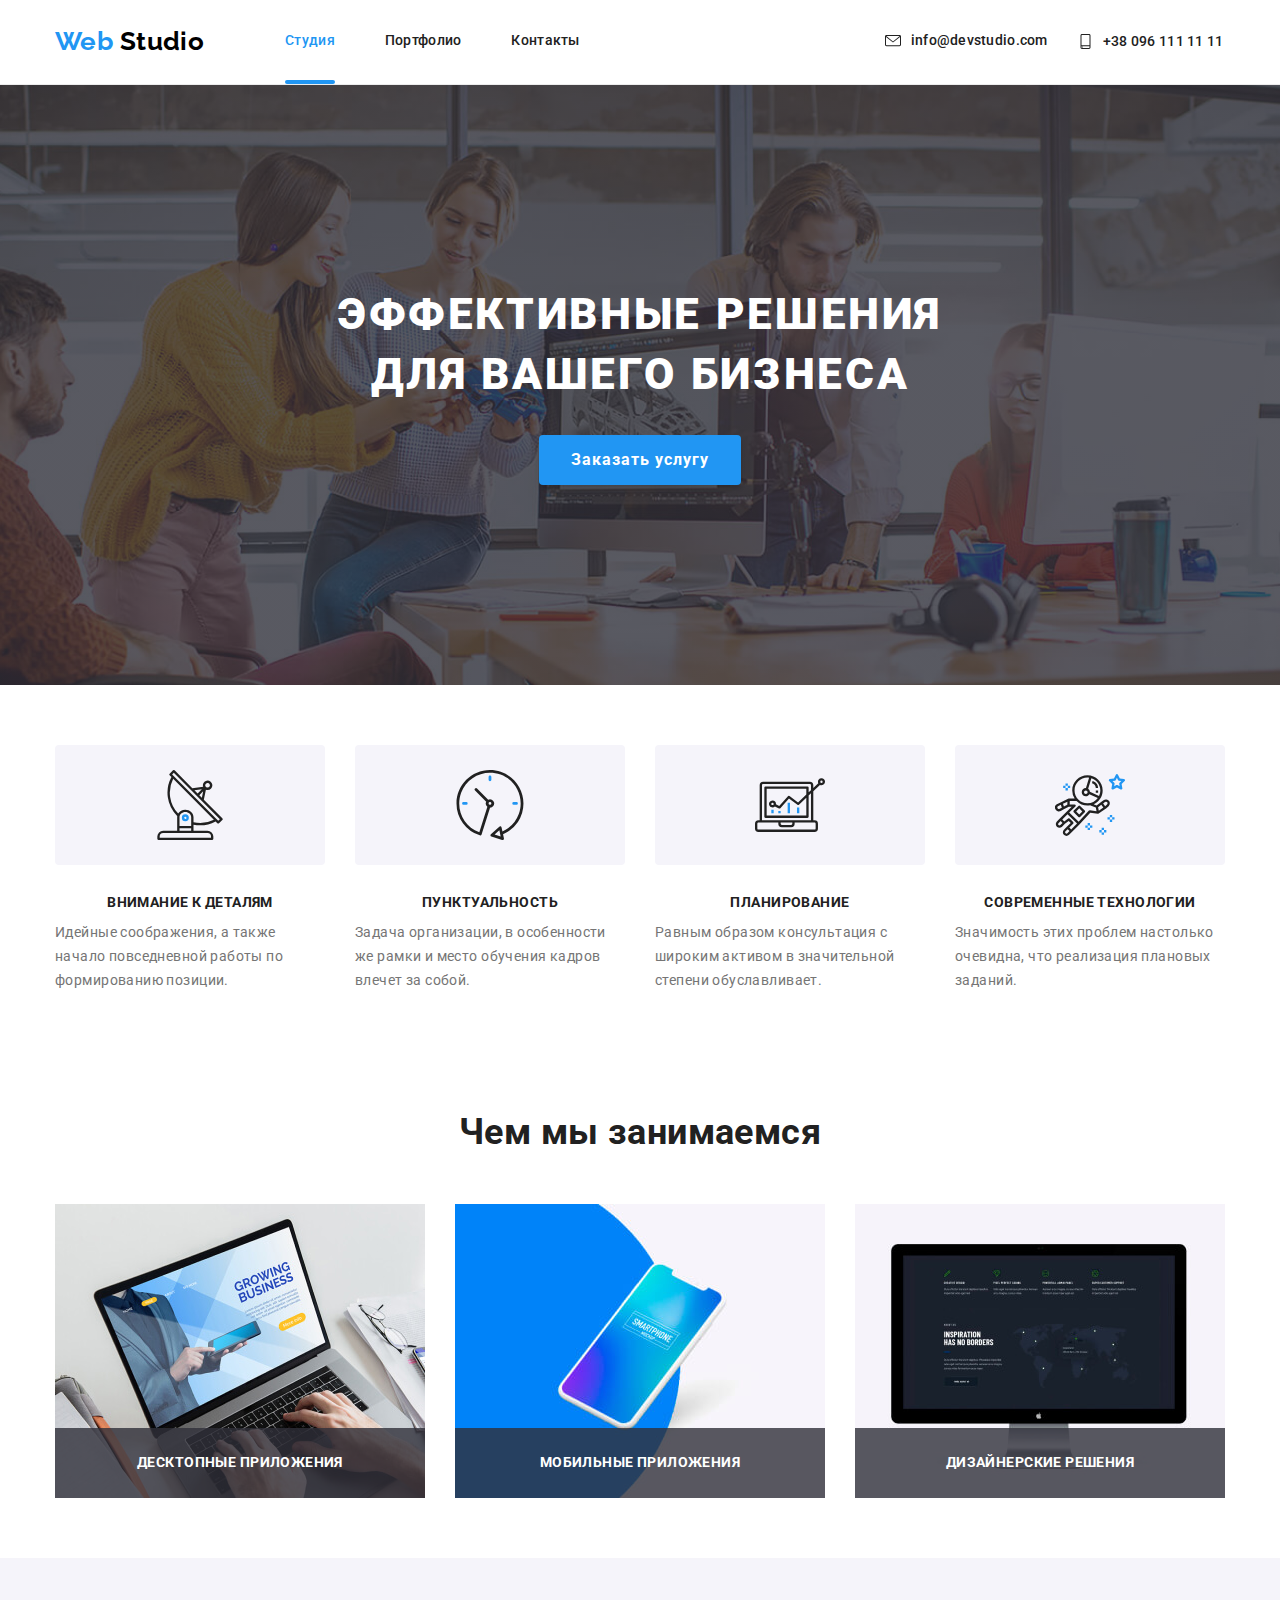
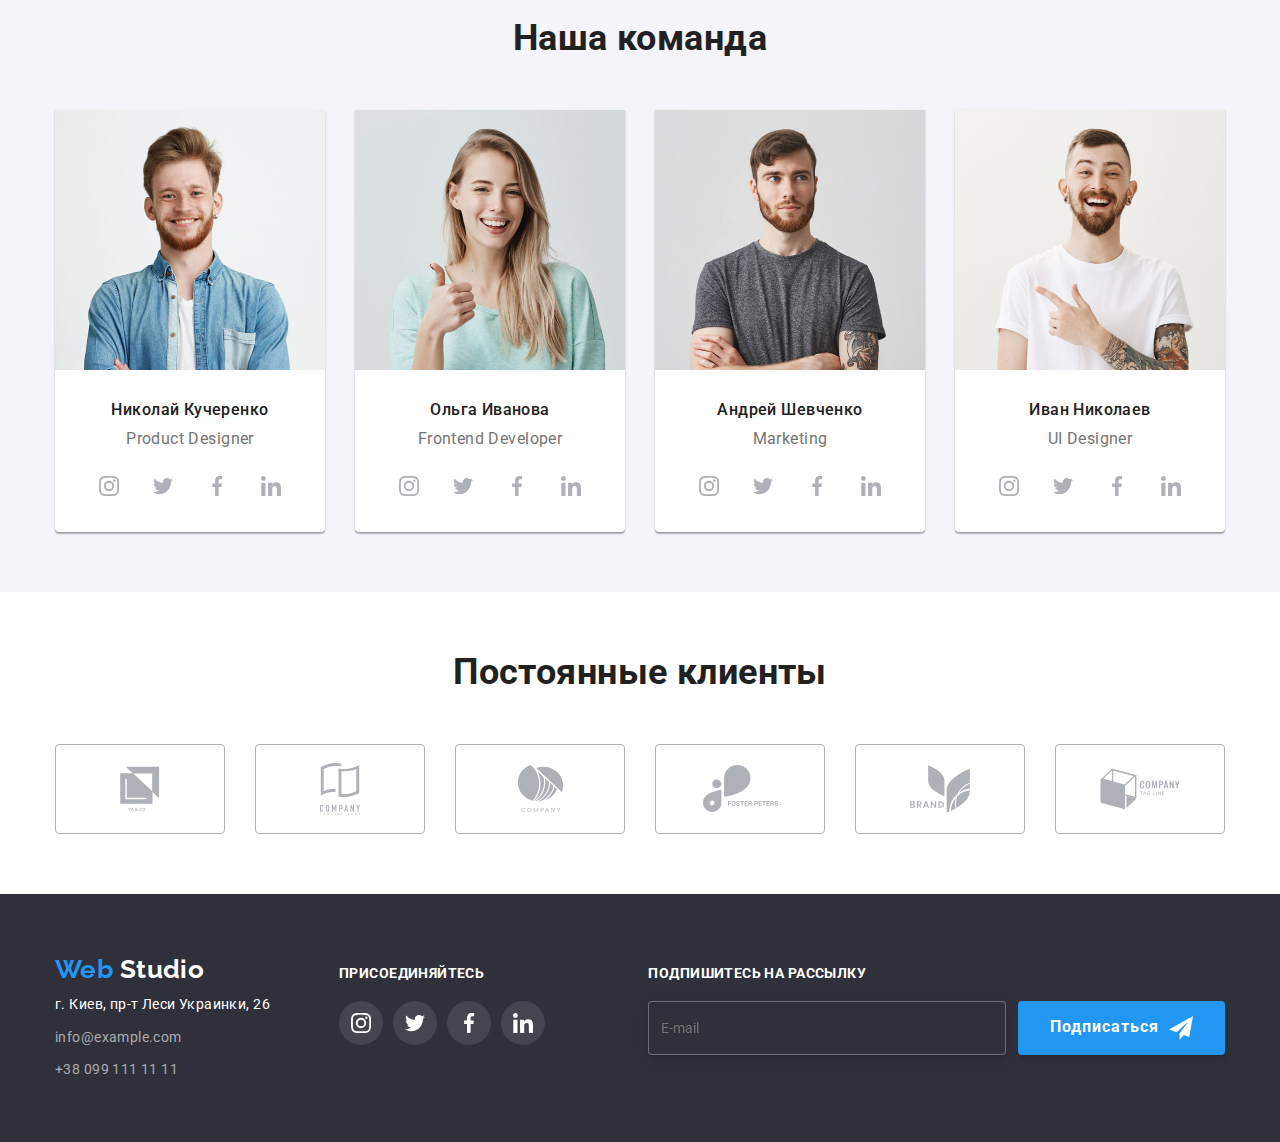
==== commit c629faf7: "адаптивная модалка" ====
--- a/index.html
+++ b/index.html
@@ -75,7 +75,7 @@
             Эффективные решения <br />
             для вашего бизнеса
           </h1>
-          <button class="button" data-open-modal>Заказать услугу</button>
+          <button class="button" data-modal-open>Заказать услугу</button>
         </div>
       </section>
 
@@ -173,7 +173,8 @@
             <li class="occupation-item">
               <img
                 class="occupation-img"
-                src="./images/portfolio/projekt-6.jpg"
+                srcset="./images/monitor.jpg 1x, ./images/monitor@2x.jpg 2x"
+                src="./images/monitor.jpg"
                 alt="Монитор"
                 width="370"
                 height="294"
@@ -540,7 +541,7 @@
 
     <!-- Модальное окно -->
 
-    <!-- <div class="backdrop is-hidden" data-backdrop>
+    <div class="backdrop is-hidden" data-modal>
       <div class="modal">
         <p class="modal-subtitle">Оставьте свои данные, мы вам перезвоним</p>
         <form action="#" class="form">
@@ -555,7 +556,7 @@
             />
             <label for="name" class="form-field-label">Имя</label>
             <svg class="form-field-svg" width="12" height="12">
-              <use href="./images/sprite.svg#name"></use>
+              <use href="./images/sprite.svg#person"></use>
             </svg>
           </div>
 
@@ -608,13 +609,13 @@
           </label>
           <button type="submit" class="button-submit">Отправить</button>
         </form>
-        <button class="button-close" data-close-modal>
+        <button class="button-close" data-modal-close>
           <svg class="button-close-svg" width="18" height="18">
             <use href="./images/sprite.svg#close-black"></use>
           </svg>
         </button>
       </div>
-    </div> -->
+    </div>
 
     <!-- <script>
       const refs = {
--- a/css/main.min.css
+++ b/css/main.min.css
@@ -1,2 +1,2 @@
-/*! modern-normalize v0.6.0 | MIT License | https://github.com/sindresorhus/modern-normalize */*,*::before,*::after{-webkit-box-sizing:border-box;box-sizing:border-box}:root{-moz-tab-size:4;-o-tab-size:4;tab-size:4}html{line-height:1.15;-webkit-text-size-adjust:100%}body{margin:0}body{font-family:system-ui,-apple-system,"Segoe UI",Roboto,Helvetica,Arial,sans-serif,"Apple Color Emoji","Segoe UI Emoji"}hr{height:0}abbr[title]{-webkit-text-decoration:underline dotted;text-decoration:underline dotted}b,strong{font-weight:bolder}code,kbd,samp,pre{font-family:SFMono-Regular, Consolas, 'Liberation Mono', Menlo, monospace;font-size:1em}small{font-size:80%}sub,sup{font-size:75%;line-height:0;position:relative;vertical-align:baseline}sub{bottom:-0.25em}sup{top:-0.5em}button,input,optgroup,select,textarea{font-family:inherit;font-size:100%;line-height:1.15;margin:0}button,select{text-transform:none}button,[type='button'],[type='reset'],[type='submit']{-webkit-appearance:button}button::-moz-focus-inner,[type='button']::-moz-focus-inner,[type='reset']::-moz-focus-inner,[type='submit']::-moz-focus-inner{border-style:none;padding:0}button:-moz-focusring,[type='button']:-moz-focusring,[type='reset']:-moz-focusring,[type='submit']:-moz-focusring{outline:1px dotted ButtonText}fieldset{padding:0.35em 0.75em 0.625em}legend{padding:0}progress{vertical-align:baseline}[type='number']::-webkit-inner-spin-button,[type='number']::-webkit-outer-spin-button{height:auto}[type='search']{-webkit-appearance:textfield;outline-offset:-2px}[type='search']::-webkit-search-decoration{-webkit-appearance:none}::-webkit-file-upload-button{-webkit-appearance:button;font:inherit}summary{display:list-item}html{-webkit-box-sizing:border-box;box-sizing:border-box}*,*::before,*::after{-webkit-box-sizing:inherit;box-sizing:inherit}body{font-family:"Roboto",sans-serif;font-size:14px;line-height:1.7;letter-spacing:0.03em;color:#757575}h1,h2,h3,p{margin-top:0px;margin-bottom:0px}img{display:block;max-width:100%;height:auto}.list{padding:0;margin:0;list-style:none}.link{text-decoration:none;display:block}.navigation-list,.address-list,.features-list,.occupation-list,.social-list{padding:0;margin:0;list-style:none}.navigation-link,.address-link{text-decoration:none;display:block}.container{padding-left:15px;padding-right:15px;margin-left:auto;margin-right:auto}@media screen and (min-width: 480px){.container{width:480px}}@media screen and (min-width: 768px){.container{width:768px}}@media screen and (min-width: 1200px){.container{width:1200px}}.container-nav{display:-webkit-box;display:-ms-flexbox;display:flex;-webkit-box-align:center;-ms-flex-align:center;align-items:center}@media screen and (max-width: 767px){.container-nav{-webkit-box-pack:justify;-ms-flex-pack:justify;justify-content:space-between}}.section{padding-top:60px;padding-bottom:60px}.occupation-section{display:none}.section-title{margin-top:0;margin-bottom:30px;font-style:normal;font-weight:bold;font-size:28px;line-height:1.179;text-align:center;color:#212121}@media screen and (min-width: 1200px){.occupation-section{display:block}.section-title{margin-bottom:50px;font-size:36px;line-height:1.16}}.hidden{display:none}.backdrop{position:fixed;top:0;left:0;width:100%;height:100%;background-color:rgba(0,0,0,0.2)}.backdrop.is-hidden{opacity:0;pointer-events:none}.modal{position:absolute;top:50%;left:50%;-webkit-transform:translate(-50%, -50%);transform:translate(-50%, -50%);min-width:528px;min-height:581px;padding:40px;background-color:#ffffff;-webkit-box-shadow:0px 1px 3px rgba(0,0,0,0.12),0px 1px 1px rgba(0,0,0,0.14),0px 2px 1px rgba(0,0,0,0.2);box-shadow:0px 1px 3px rgba(0,0,0,0.12),0px 1px 1px rgba(0,0,0,0.14),0px 2px 1px rgba(0,0,0,0.2);border-radius:4px}.modal-subtitle{margin-bottom:30px;font-style:normal;font-weight:600;font-size:20px;line-height:1.15;text-align:center;color:#212121}.form-field{position:relative;margin-bottom:28px}.form-field-comment{position:relative;margin-bottom:20px}.form-field-input{display:block;width:100%;height:40px;padding:12px 44px 12px 42px;border:1px solid rgba(33,33,33,0.2);border-radius:4px;-webkit-transition:border-color 250ms cubic-bezier(0.4, 0, 0.2, 1);transition:border-color 250ms cubic-bezier(0.4, 0, 0.2, 1)}.form-field-input:focus{outline:none;border-color:#2196f3}.form-field-label{position:absolute;top:50%;left:42px;-webkit-transform:translateY(-50%);transform:translateY(-50%);-webkit-transition:color 250ms cubic-bezier(0.4, 0, 0.2, 1),-webkit-transform 250ms cubic-bezier(0.4, 0, 0.2, 1);transition:color 250ms cubic-bezier(0.4, 0, 0.2, 1),-webkit-transform 250ms cubic-bezier(0.4, 0, 0.2, 1);transition:transform 250ms cubic-bezier(0.4, 0, 0.2, 1),color 250ms cubic-bezier(0.4, 0, 0.2, 1);transition:transform 250ms cubic-bezier(0.4, 0, 0.2, 1),color 250ms cubic-bezier(0.4, 0, 0.2, 1),-webkit-transform 250ms cubic-bezier(0.4, 0, 0.2, 1)}.form-field-input:focus+.form-field-label,.form-field-input:not(:placeholder-shown)+.form-field-label{-webkit-transform:translate(-23px, -45px);transform:translate(-23px, -45px);color:#2196f3}.form-field-svg{position:absolute;top:50%;left:19px;-webkit-transform:translateY(-50%);transform:translateY(-50%);fill:#212121;-webkit-transition:color 250ms cubic-bezier(0.4, 0, 0.2, 1);transition:color 250ms cubic-bezier(0.4, 0, 0.2, 1)}.form-field-input:focus ~ .form-field-svg,.form-field-input:not(:placeholder-shown) ~ .form-field-svg{fill:#2196f3}.comment{width:100%;height:120px;padding:12px 44px 12px 16px;resize:none;border:1px solid rgba(33,33,33,0.2);border-radius:4px;-webkit-transition:border-color 250ms cubic-bezier(0.4, 0, 0.2, 1);transition:border-color 250ms cubic-bezier(0.4, 0, 0.2, 1)}.comment:focus{border-color:#2196f3;outline:none}.form-field-comment-label{position:absolute;top:12px;left:16px;-webkit-transition:color 250ms cubic-bezier(0.4, 0, 0.2, 1),-webkit-transform 250ms cubic-bezier(0.4, 0, 0.2, 1);transition:color 250ms cubic-bezier(0.4, 0, 0.2, 1),-webkit-transform 250ms cubic-bezier(0.4, 0, 0.2, 1);transition:transform 250ms cubic-bezier(0.4, 0, 0.2, 1),color 250ms cubic-bezier(0.4, 0, 0.2, 1);transition:transform 250ms cubic-bezier(0.4, 0, 0.2, 1),color 250ms cubic-bezier(0.4, 0, 0.2, 1),-webkit-transform 250ms cubic-bezier(0.4, 0, 0.2, 1)}.comment:focus+.form-field-comment-label,.comment:not(:placeholder-shown)+.form-field-comment-label{-webkit-transform:translateY(-40px);transform:translateY(-40px);color:#2196f3}.label-agreement{display:-webkit-box;display:-ms-flexbox;display:flex;-webkit-box-align:center;-ms-flex-align:center;align-items:center;font-style:normal;font-weight:normal}.checkbox{-webkit-appearance:none}.checkbox-icon{display:inline-block;width:16px;height:15px;margin-right:8px;border:1.75px solid #000000;border-radius:2px;-webkit-box-shadow:0px 4px 4px rgba(0,0,0,0.25);box-shadow:0px 4px 4px rgba(0,0,0,0.25);-webkit-transition:background-color 250ms cubic-bezier(0.4, 0, 0.2, 1),background-image 250ms cubic-bezier(0.4, 0, 0.2, 1),border-color 250ms cubic-bezier(0.4, 0, 0.2, 1);transition:background-color 250ms cubic-bezier(0.4, 0, 0.2, 1),background-image 250ms cubic-bezier(0.4, 0, 0.2, 1),border-color 250ms cubic-bezier(0.4, 0, 0.2, 1)}.checkbox:checked+.checkbox-icon{border-color:transparent;background-color:#2196f3;background-image:url("../images/icon-check.svg");background-size:contain;background-origin:border-box}.contract{margin-left:5.5px;color:#2196f3}.button-submit{display:block;width:200px;height:50px;margin-left:auto;margin-right:auto;margin-top:30px;border:none;font-family:Roboto;font-style:normal;font-weight:bold;font-size:16px;line-height:1.87;letter-spacing:0.06em;color:#ffffff;background:#2196f3;-webkit-box-shadow:0px 4px 4px rgba(0,0,0,0.15);box-shadow:0px 4px 4px rgba(0,0,0,0.15);border-radius:4px;cursor:pointer}.button-submit:focus{outline:none}.button-close{position:absolute;top:8px;right:8px;display:-webkit-box;display:-ms-flexbox;display:flex;-webkit-box-pack:center;-ms-flex-pack:center;justify-content:center;-webkit-box-align:center;-ms-flex-align:center;align-items:center;width:30px;height:30px;background-color:#ffffff;border:1px solid rgba(0,0,0,0.1);border-radius:50%;cursor:pointer}.button-close:focus{outline:none}.button-close-svg{-webkit-transition:color 250ms cubic-bezier(0.4, 0, 0.2, 1);transition:color 250ms cubic-bezier(0.4, 0, 0.2, 1)}.button-close-svg:hover,.button-close-svg:focus{fill:#2196f3}.header{border-bottom:1px solid #ececec}.menu-btn{background-color:transparent;border:none;outline:none}.menu-btn.is-open .icon-close{display:block}.menu-btn.is-open .icon-burger{display:none}.menu-btn:focus .menu-btn-svg{color:#2196f3}@media screen and (min-width: 768px){.menu-btn{display:none}}.menu-btn-svg{color:#212121}.icon-close{display:none;fill:currentColor}.icon-burger{fill:currentColor}@media screen and (max-width: 767px){.header{position:relative;padding-top:10px;padding-bottom:10px}.menu-wrapper{position:absolute;top:100%;left:0;width:100%;padding:60px 140px;z-index:100;background:#ffffff;-webkit-box-shadow:0px 4px 8px rgba(0,0,0,0.04),0px 2px 4px rgba(0,0,0,0.08),0px 1px 3px rgba(0,0,0,0.16);box-shadow:0px 4px 8px rgba(0,0,0,0.04),0px 2px 4px rgba(0,0,0,0.08),0px 1px 3px rgba(0,0,0,0.16);-webkit-transform:scale(0);transform:scale(0);-webkit-transition:-webkit-transform 250ms cubic-bezier(0.4, 0, 0.2, 1);transition:-webkit-transform 250ms cubic-bezier(0.4, 0, 0.2, 1);transition:transform 250ms cubic-bezier(0.4, 0, 0.2, 1);transition:transform 250ms cubic-bezier(0.4, 0, 0.2, 1), -webkit-transform 250ms cubic-bezier(0.4, 0, 0.2, 1)}.menu-wrapper.is-open{-webkit-transform:scale(1);transform:scale(1)}}@media screen and (min-width: 768px){.menu-wrapper{display:-webkit-box;display:-ms-flexbox;display:flex;-webkit-box-align:center;-ms-flex-align:center;align-items:center;-webkit-box-pack:justify;-ms-flex-pack:justify;justify-content:space-between}}.logo{font-family:"Raleway",sans-serif;font-weight:700;font-size:26px;line-height:1.2;color:#000}.logo-blue{color:#2196f3}.logo-footer{color:#fff;margin-bottom:8px}@media screen and (max-width: 1199px){.logo{font-size:24px;line-height:1.167;color:#212121}.logo-footer{color:#fff;margin-bottom:20px}}.navigation-list{display:-webkit-box;display:-ms-flexbox;display:flex}.navigation-link{letter-spacing:0.02em;color:#212121;-webkit-transition:color 250ms cubic-bezier(0.4, 0, 0.2, 1);transition:color 250ms cubic-bezier(0.4, 0, 0.2, 1)}.navigation-link:hover,.navigation-link:focus{color:#2196f3}.current{color:#2196f3}.line::after{display:block;content:'';width:100%;height:4px;background:#2196f3;border-radius:2px}@media screen and (max-width: 767px){.navigation{padding-bottom:60px}.navigation-list{-webkit-box-orient:vertical;-webkit-box-direction:normal;-ms-flex-direction:column;flex-direction:column;-webkit-box-align:center;-ms-flex-align:center;align-items:center}.navigation-item:not(:last-child){margin-bottom:40px}.navigation-link{font-style:normal;font-weight:500;font-size:18px;line-height:1.167}.line::after{margin-top:8px}}@media screen and (min-width: 768px){.navigation{display:-webkit-box;display:-ms-flexbox;display:flex;-webkit-box-align:center;-ms-flex-align:center;align-items:center}.navigation-list{margin-left:81px}.navigation-item:not(:last-child){margin-right:50px}.navigation-link{display:block;padding-top:32px;padding-bottom:32px;font-weight:500;line-height:1.143}}.address-list{display:-webkit-box;display:-ms-flexbox;display:flex}.address-item{height:18px}.address-link{display:-webkit-inline-box;display:-ms-inline-flexbox;display:inline-flex;-webkit-box-align:center;-ms-flex-align:center;align-items:center;font-style:normal;font-weight:500;font-size:14px;line-height:1.14;letter-spacing:0.02em;color:#212121;-webkit-transition:color 250ms cubic-bezier(0.4, 0, 0.2, 1);transition:color 250ms cubic-bezier(0.4, 0, 0.2, 1)}.address-link:hover,.address-link:focus{color:#2196f3}.envelope{width:16px;height:16px;fill:currentColor;margin-right:10px}.smartphone{width:15px;height:15px;fill:currentColor;margin-right:10px}@media screen and (min-width: 1200px){.header-address{margin-left:305px}.address-item:not(:last-child){margin-right:30px}}@media screen and (max-width: 1199px){.header-address{margin-left:84px}.address-list{-webkit-box-orient:vertical;-webkit-box-direction:normal;-ms-flex-direction:column;flex-direction:column}.address-item:not(:last-child){margin-bottom:10px}.address-link{font-size:12px;line-height:1.167}.envelope{width:14px;height:14px;margin-right:8px}.smartphone{width:13px;height:13px;margin-right:8px}}@media screen and (max-width: 767px){.header-address{margin-left:0}.address-list{-webkit-box-align:center;-ms-flex-align:center;align-items:center}.address-item:not(:last-child){margin-bottom:16px}.address-link{font-size:18px;line-height:1.167;color:#212121}}.hero{padding-top:118px;padding-bottom:118px;text-align:center}.hero-fon{height:400px;margin-left:auto;margin-right:auto;background-image:-webkit-gradient(linear, left top, left bottom, from(rgba(47,48,58,0.8)), to(rgba(47,48,58,0.8))),url("../images/header-mobile.jpg");background-image:linear-gradient(rgba(47,48,58,0.8), rgba(47,48,58,0.8)),url("../images/header-mobile.jpg");background-repeat:no-repeat;background-size:cover;background-position:center}.hero-title{margin-top:0px;margin-bottom:30px;font-style:normal;font-weight:900;font-size:26px;line-height:1.615;letter-spacing:0.06em;text-transform:uppercase;color:#ffffff}@media screen and (min-device-pixel-ratio: 2), screen and (-webkit-min-device-pixel-ratio: 2), screen and (min-resolution: 192dpi), screen and (min-resolution: 2dppx), screen and (min-width: 360px){.hero-fon{background-image:-webkit-gradient(linear, left top, left bottom, from(rgba(47,48,58,0.8)), to(rgba(47,48,58,0.8))),url("../images/header-mobile@2x.jpg");background-image:linear-gradient(rgba(47,48,58,0.8), rgba(47,48,58,0.8)),url("../images/header-mobile@2x.jpg")}}@media screen and (min-width: 768px){.hero-fon{background-image:-webkit-gradient(linear, left top, left bottom, from(rgba(47,48,58,0.8)), to(rgba(47,48,58,0.8))),url("../images/header-tablet.jpg");background-image:linear-gradient(rgba(47,48,58,0.8), rgba(47,48,58,0.8)),url("../images/header-tablet.jpg")}}@media screen and (min-device-pixel-ratio: 2), screen and (-webkit-min-device-pixel-ratio: 2), screen and (min-resolution: 192dpi), screen and (min-resolution: 2dppx), screen and (min-width: 768px){.hero-fon{background-image:-webkit-gradient(linear, left top, left bottom, from(rgba(47,48,58,0.8)), to(rgba(47,48,58,0.8))),url("../images/header-tablet@2x.jpg");background-image:linear-gradient(rgba(47,48,58,0.8), rgba(47,48,58,0.8)),url("../images/header-tablet@2x.jpg")}}@media screen and (min-width: 1200px){.hero{padding-top:200px;padding-bottom:200px}.hero-fon{height:600px;background-image:-webkit-gradient(linear, left top, left bottom, from(rgba(47,48,58,0.8)), to(rgba(47,48,58,0.8))),url("../images/header.jpg");background-image:linear-gradient(rgba(47,48,58,0.8), rgba(47,48,58,0.8)),url("../images/header.jpg")}.hero-title{font-size:44px;line-height:1.36;letter-spacing:0.06em;text-transform:uppercase}}@media screen and (min-device-pixel-ratio: 2), screen and (-webkit-min-device-pixel-ratio: 2), screen and (min-resolution: 192dpi), screen and (min-resolution: 2dppx), screen and (min-width: 1200px){.hero-fon{background-image:-webkit-gradient(linear, left top, left bottom, from(rgba(47,48,58,0.8)), to(rgba(47,48,58,0.8))),url("../images/header@2x.jpg");background-image:linear-gradient(rgba(47,48,58,0.8), rgba(47,48,58,0.8)),url("../images/header@2x.jpg")}}.features-item{width:450px}.features-container-img{display:-webkit-inline-box;display:-ms-inline-flexbox;display:inline-flex;width:100%;height:120px;-webkit-box-pack:center;-ms-flex-pack:center;justify-content:center;-webkit-box-align:center;-ms-flex-align:center;align-items:center;background-color:#f5f4fa;border-radius:4px;margin-bottom:30px}.features-img{width:70px;height:70px}.features-title{margin-top:0mm;margin-bottom:10px;font-weight:700;font-size:14px;line-height:1.14;text-align:center;text-transform:uppercase;color:#212121}.features-text{margin-top:0;margin-bottom:0}@media screen and (max-width: 1199px){.features-item:not(:nth-last-child(-n+2)){margin-bottom:30px}}@media screen and (max-width: 767px){.features-item:not(:last-child){margin-bottom:30px}}@media screen and (min-width: 768px){.features-list{display:-webkit-box;display:-ms-flexbox;display:flex;-ms-flex-wrap:wrap;flex-wrap:wrap}.features-item{width:354px}.features-item:nth-last-child(2n){margin-right:30px}}@media screen and (min-width: 1200px){.features-item{width:calc((100% - 90px) / 4)}.features-item:not(:last-child){margin-right:30px}}.occupation-list{display:-webkit-box;display:-ms-flexbox;display:flex}.occupation-title{display:-webkit-box;display:-ms-flexbox;display:flex;-webkit-box-pack:center;-ms-flex-pack:center;justify-content:center;-webkit-box-align:center;-ms-flex-align:center;align-items:center;position:absolute;width:100%;height:70px;left:0;bottom:0;line-height:1.14;text-transform:uppercase;color:#fff;background-color:rgba(47,48,58,0.8)}.occupation-item{display:block;position:relative;width:calc((100% - 60px) / 3)}.occupation-item:not(:last-child){margin-right:30px}.team{background:#f5f4fa}.team .social-link{color:#afb1b8}.team-item{width:450px;text-align:center;padding-bottom:24px;background:#fff;-webkit-box-shadow:0px 2px 1px rgba(0,0,0,0.2),0px 1px 1px rgba(0,0,0,0.14),0px 1px 3px rgba(0,0,0,0.12);box-shadow:0px 2px 1px rgba(0,0,0,0.2),0px 1px 1px rgba(0,0,0,0.14),0px 1px 3px rgba(0,0,0,0.12);border-radius:0px 0px 4px 4px}.team-img{margin-bottom:30px}.team-name{margin:0;margin-bottom:10px;font-style:normal;font-weight:500;font-size:16px;line-height:1.188;color:#212121}.team-position{margin-top:0;margin-bottom:16px;font-style:normal;font-weight:normal;font-size:16px;line-height:1.188;color:#757575}@media screen and (max-width: 1199px){.team-item:not(:nth-last-child(-n+2)){margin-bottom:30px}}@media screen and (max-width: 767px){.team-item:not(:last-child){margin-bottom:30px}}@media screen and (min-width: 768px){.team-list{display:-webkit-box;display:-ms-flexbox;display:flex;-ms-flex-wrap:wrap;flex-wrap:wrap}.team-item{width:354px}.team-item:nth-last-child(2n){margin-right:30px}}@media screen and (min-width: 1200px){.team-item{width:calc((100% - 90px) / 4)}.team-item:not(:last-child){margin-right:30px}}.social-list{display:-webkit-box;display:-ms-flexbox;display:flex;-webkit-box-pack:center;-ms-flex-pack:center;justify-content:center}.social-item:not(:last-child){margin-right:10px}.social-link{display:-webkit-inline-box;display:-ms-inline-flexbox;display:inline-flex;-webkit-box-pack:center;-ms-flex-pack:center;justify-content:center;-webkit-box-align:center;-ms-flex-align:center;align-items:center;width:44px;height:44px;color:#fff;background-color:rgba(255,255,255,0.1);border-radius:50%;-webkit-transition:color 250ms cubic-bezier(0.4, 0, 0.2, 1),background-color 250ms cubic-bezier(0.4, 0, 0.2, 1);transition:color 250ms cubic-bezier(0.4, 0, 0.2, 1),background-color 250ms cubic-bezier(0.4, 0, 0.2, 1)}.social-link:hover,.social-link:focus{background-color:#2196f3;color:#fff}.social-icon{width:20px;height:20px;fill:currentColor}.customers-list{display:-webkit-box;display:-ms-flexbox;display:flex;-ms-flex-wrap:wrap;flex-wrap:wrap}.customers-link{display:-webkit-box;display:-ms-flexbox;display:flex;width:210px;height:90px;-webkit-box-pack:center;-ms-flex-pack:center;justify-content:center;-webkit-box-align:center;-ms-flex-align:center;align-items:center;color:#afb1b8;border:1px solid #afb1b8;border-radius:4px;-webkit-transition:color 250ms cubic-bezier(0.4, 0, 0.2, 1),border 250ms cubic-bezier(0.4, 0, 0.2, 1);transition:color 250ms cubic-bezier(0.4, 0, 0.2, 1),border 250ms cubic-bezier(0.4, 0, 0.2, 1)}.customers-link:hover,.customers-link:focus{color:#2196f3;border:1px solid #2196f3}.customers-img{fill:currentColor}@media screen and (max-width: 1199px){.customers-item:not(:nth-last-child(-n+3)){margin-bottom:30px}}@media screen and (max-width: 767px){.customers-item:not(:nth-last-child(-n+2)){margin-bottom:30px}.customers-item:not(:nth-child(2n)){margin-right:30px}}@media screen and (min-width: 768px){.customers-link{width:226px}.customers-item:not(:nth-child(3n)){margin-right:30px}}@media screen and (min-width: 1200px){.customers-link{width:170px}.customers-item:not(:last-child){margin-right:30px}}.button{display:-webkit-inline-box;display:-ms-inline-flexbox;display:inline-flex;padding:10px 32px;min-width:200px;font-family:"Roboto",sans-serif;font-style:normal;font-weight:700;font-size:16px;line-height:1.9;-webkit-box-align:center;-ms-flex-align:center;align-items:center;letter-spacing:0.06em;background-color:#2196f3;color:#fff;-webkit-box-shadow:0px 4px 4px rgba(0,0,0,0.15);box-shadow:0px 4px 4px rgba(0,0,0,0.15);border:none;border-radius:4px;cursor:pointer}.button-svg{margin-left:10px}.button:focus{outline:none}.footer{padding-top:60px;padding-bottom:60px;background-color:#2f303a}.footer-address-item:not(:last-child){margin-bottom:8px}.address-link-map{font-style:normal;font-weight:normal;color:#ffffff}.address-link-mail,.address-link-tel{font-style:normal;font-weight:normal;color:rgba(255,255,255,0.6)}.a-call-subtitle{display:block;margin-bottom:20px;font-style:normal;font-weight:bold;line-height:1.143;text-transform:uppercase;color:#ffffff}@media screen and (max-width: 1199px){.footer{text-align:center}.address-call-container{margin-bottom:60px}.forma-container{width:450px;margin-right:auto;margin-left:auto}}@media screen and (max-width: 767px){.address-container,.a-call-container{margin-bottom:60px}}@media screen and (min-width: 768px){.address-call-container{display:-webkit-box;display:-ms-flexbox;display:flex;-webkit-box-pack:center;-ms-flex-pack:center;justify-content:center;-webkit-box-align:baseline;-ms-flex-align:baseline;align-items:baseline}.address-container{margin-right:165px}}@media screen and (min-width: 1200px){.footer-container-nav{display:-webkit-box;display:-ms-flexbox;display:flex;-webkit-box-align:baseline;-ms-flex-align:baseline;align-items:baseline;-webkit-box-pack:justify;-ms-flex-pack:justify;justify-content:space-between}.address-container{margin-right:69px}.footer-address-item:not(:last-child){margin-bottom:9px}}.forma-email{display:block;padding:18px 12px;background-color:#2f303a;border:1px solid rgba(255,255,255,0.3);-webkit-box-sizing:border-box;box-sizing:border-box;-webkit-filter:drop-shadow(0px 4px 4px rgba(0,0,0,0.15));filter:drop-shadow(0px 4px 4px rgba(0,0,0,0.15));border-radius:4px}.forma-email:focus{outline:none}@media screen and (max-width: 1199px){.forma-email{width:100%;margin-bottom:20px}}@media screen and (min-width: 1200px){.forma{display:-webkit-box;display:-ms-flexbox;display:flex;margin:0}.forma .button{margin-left:12px}.forma-email{width:358px}}.copyright{display:none}
+/*! modern-normalize v0.6.0 | MIT License | https://github.com/sindresorhus/modern-normalize */*,*::before,*::after{-webkit-box-sizing:border-box;box-sizing:border-box}:root{-moz-tab-size:4;-o-tab-size:4;tab-size:4}html{line-height:1.15;-webkit-text-size-adjust:100%}body{margin:0}body{font-family:system-ui,-apple-system,"Segoe UI",Roboto,Helvetica,Arial,sans-serif,"Apple Color Emoji","Segoe UI Emoji"}hr{height:0}abbr[title]{-webkit-text-decoration:underline dotted;text-decoration:underline dotted}b,strong{font-weight:bolder}code,kbd,samp,pre{font-family:SFMono-Regular, Consolas, 'Liberation Mono', Menlo, monospace;font-size:1em}small{font-size:80%}sub,sup{font-size:75%;line-height:0;position:relative;vertical-align:baseline}sub{bottom:-0.25em}sup{top:-0.5em}button,input,optgroup,select,textarea{font-family:inherit;font-size:100%;line-height:1.15;margin:0}button,select{text-transform:none}button,[type='button'],[type='reset'],[type='submit']{-webkit-appearance:button}button::-moz-focus-inner,[type='button']::-moz-focus-inner,[type='reset']::-moz-focus-inner,[type='submit']::-moz-focus-inner{border-style:none;padding:0}button:-moz-focusring,[type='button']:-moz-focusring,[type='reset']:-moz-focusring,[type='submit']:-moz-focusring{outline:1px dotted ButtonText}fieldset{padding:0.35em 0.75em 0.625em}legend{padding:0}progress{vertical-align:baseline}[type='number']::-webkit-inner-spin-button,[type='number']::-webkit-outer-spin-button{height:auto}[type='search']{-webkit-appearance:textfield;outline-offset:-2px}[type='search']::-webkit-search-decoration{-webkit-appearance:none}::-webkit-file-upload-button{-webkit-appearance:button;font:inherit}summary{display:list-item}html{-webkit-box-sizing:border-box;box-sizing:border-box}*,*::before,*::after{-webkit-box-sizing:inherit;box-sizing:inherit}body{font-family:"Roboto",sans-serif;font-size:14px;line-height:1.7;letter-spacing:0.03em;color:#757575}h1,h2,h3,p{margin-top:0px;margin-bottom:0px}img{display:block;max-width:100%;height:auto}.list{padding:0;margin:0;list-style:none}.link{text-decoration:none;display:block}.navigation-list,.social-list{padding:0;margin:0;list-style:none}.navigation-link{text-decoration:none;display:block}.container{padding-left:15px;padding-right:15px;margin-left:auto;margin-right:auto}@media screen and (min-width: 480px){.container{width:480px}}@media screen and (min-width: 768px){.container{width:768px}}@media screen and (min-width: 1200px){.container{width:1200px}}.container-nav{display:-webkit-box;display:-ms-flexbox;display:flex;-webkit-box-align:center;-ms-flex-align:center;align-items:center}@media screen and (max-width: 767px){.container-nav{-webkit-box-pack:justify;-ms-flex-pack:justify;justify-content:space-between}}.section{padding-top:60px;padding-bottom:60px}.occupation-section{display:none}.section-title{margin-top:0;margin-bottom:30px;font-style:normal;font-weight:bold;font-size:28px;line-height:1.179;text-align:center;color:#212121}@media screen and (min-width: 1200px){.occupation-section{display:block}.section-title{margin-bottom:50px;font-size:36px;line-height:1.16}}.hidden{display:none}.backdrop{position:fixed;top:0;left:0;width:100%;height:100%;background-color:rgba(0,0,0,0.2)}.backdrop.is-hidden{opacity:0;pointer-events:none}.modal{position:absolute;top:50%;left:50%;-webkit-transform:translate(-50%, -50%);transform:translate(-50%, -50%);min-width:450px;min-height:609px;padding:40px;background-color:#ffffff;-webkit-box-shadow:0px 1px 3px rgba(0,0,0,0.12),0px 1px 1px rgba(0,0,0,0.14),0px 2px 1px rgba(0,0,0,0.2);box-shadow:0px 1px 3px rgba(0,0,0,0.12),0px 1px 1px rgba(0,0,0,0.14),0px 2px 1px rgba(0,0,0,0.2);border-radius:4px}.modal-subtitle{margin-bottom:30px;font-style:normal;font-weight:600;font-size:20px;line-height:1.5;text-align:center;color:#212121}.form-field{position:relative;margin-bottom:28px}.form-field-comment{position:relative;margin-bottom:20px}.form-field-input{display:block;width:100%;height:40px;padding:12px 44px 12px 42px;border:1px solid rgba(33,33,33,0.2);border-radius:4px;-webkit-transition:border-color 250ms cubic-bezier(0.4, 0, 0.2, 1);transition:border-color 250ms cubic-bezier(0.4, 0, 0.2, 1)}.form-field-input:focus{outline:none;border-color:#2196f3}.form-field-label{position:absolute;top:50%;left:42px;-webkit-transform:translateY(-50%);transform:translateY(-50%);-webkit-transition:color 250ms cubic-bezier(0.4, 0, 0.2, 1),-webkit-transform 250ms cubic-bezier(0.4, 0, 0.2, 1);transition:color 250ms cubic-bezier(0.4, 0, 0.2, 1),-webkit-transform 250ms cubic-bezier(0.4, 0, 0.2, 1);transition:transform 250ms cubic-bezier(0.4, 0, 0.2, 1),color 250ms cubic-bezier(0.4, 0, 0.2, 1);transition:transform 250ms cubic-bezier(0.4, 0, 0.2, 1),color 250ms cubic-bezier(0.4, 0, 0.2, 1),-webkit-transform 250ms cubic-bezier(0.4, 0, 0.2, 1)}.form-field-input:focus+.form-field-label,.form-field-input:not(:placeholder-shown)+.form-field-label{-webkit-transform:translate(-23px, -45px);transform:translate(-23px, -45px);color:#2196f3}.form-field-svg{position:absolute;top:50%;left:19px;-webkit-transform:translateY(-50%);transform:translateY(-50%);fill:#212121;-webkit-transition:color 250ms cubic-bezier(0.4, 0, 0.2, 1);transition:color 250ms cubic-bezier(0.4, 0, 0.2, 1)}.form-field-input:focus ~ .form-field-svg,.form-field-input:not(:placeholder-shown) ~ .form-field-svg{fill:#2196f3}.comment{width:100%;height:120px;padding:12px 44px 12px 16px;resize:none;border:1px solid rgba(33,33,33,0.2);border-radius:4px;-webkit-transition:border-color 250ms cubic-bezier(0.4, 0, 0.2, 1);transition:border-color 250ms cubic-bezier(0.4, 0, 0.2, 1)}.comment:focus{border-color:#2196f3;outline:none}.form-field-comment-label{position:absolute;top:12px;left:16px;-webkit-transition:color 250ms cubic-bezier(0.4, 0, 0.2, 1),-webkit-transform 250ms cubic-bezier(0.4, 0, 0.2, 1);transition:color 250ms cubic-bezier(0.4, 0, 0.2, 1),-webkit-transform 250ms cubic-bezier(0.4, 0, 0.2, 1);transition:transform 250ms cubic-bezier(0.4, 0, 0.2, 1),color 250ms cubic-bezier(0.4, 0, 0.2, 1);transition:transform 250ms cubic-bezier(0.4, 0, 0.2, 1),color 250ms cubic-bezier(0.4, 0, 0.2, 1),-webkit-transform 250ms cubic-bezier(0.4, 0, 0.2, 1)}.comment:focus+.form-field-comment-label,.comment:not(:placeholder-shown)+.form-field-comment-label{-webkit-transform:translateY(-40px);transform:translateY(-40px);color:#2196f3}.label-agreement{display:-webkit-box;display:-ms-flexbox;display:flex;-webkit-box-pack:center;-ms-flex-pack:center;justify-content:center;-webkit-box-align:center;-ms-flex-align:center;align-items:center;font-style:normal;font-weight:normal}.checkbox{-webkit-appearance:none}.checkbox-icon{display:inline-block;width:16px;height:15px;margin-right:8px;border:1.75px solid #000000;border-radius:2px;-webkit-box-shadow:0px 4px 4px rgba(0,0,0,0.25);box-shadow:0px 4px 4px rgba(0,0,0,0.25);-webkit-transition:background-color 250ms cubic-bezier(0.4, 0, 0.2, 1),background-image 250ms cubic-bezier(0.4, 0, 0.2, 1),border-color 250ms cubic-bezier(0.4, 0, 0.2, 1);transition:background-color 250ms cubic-bezier(0.4, 0, 0.2, 1),background-image 250ms cubic-bezier(0.4, 0, 0.2, 1),border-color 250ms cubic-bezier(0.4, 0, 0.2, 1)}.checkbox:checked+.checkbox-icon{border-color:transparent;background-color:#2196f3;background-image:url("../images/icon-check.svg");background-size:contain;background-origin:border-box}.contract{margin-left:3px;color:#2196f3}.button-submit{display:block;width:200px;height:50px;margin-left:auto;margin-right:auto;margin-top:30px;border:none;font-family:Roboto;font-style:normal;font-weight:bold;font-size:16px;line-height:1.88;letter-spacing:0.06em;color:#ffffff;background:#2196f3;-webkit-box-shadow:0px 4px 4px rgba(0,0,0,0.15);box-shadow:0px 4px 4px rgba(0,0,0,0.15);border-radius:4px;cursor:pointer}.button-submit:focus{outline:none}.button-close{position:absolute;top:8px;right:8px;display:-webkit-box;display:-ms-flexbox;display:flex;-webkit-box-pack:center;-ms-flex-pack:center;justify-content:center;-webkit-box-align:center;-ms-flex-align:center;align-items:center;width:30px;height:30px;background-color:#ffffff;border:1px solid rgba(0,0,0,0.1);border-radius:50%;cursor:pointer}.button-close:focus{outline:none}.button-close-svg{-webkit-transition:color 250ms cubic-bezier(0.4, 0, 0.2, 1);transition:color 250ms cubic-bezier(0.4, 0, 0.2, 1)}.button-close-svg:hover,.button-close-svg:focus{fill:#2196f3}@media screen and (max-width: 1199px){.label-agreement{font-size:12px;line-height:1.167}}@media screen and (min-width: 1200px){.modal{min-width:528px;min-height:581px}.modal-subtitle{line-height:1.15}.contract{margin-left:5.5px}}.header{border-bottom:1px solid #ececec}.menu-btn{background-color:transparent;border:none;outline:none}.menu-btn.is-open .icon-close{display:block}.menu-btn.is-open .icon-burger{display:none}.menu-btn:focus .menu-btn-svg{color:#2196f3}@media screen and (min-width: 768px){.menu-btn{display:none}}.menu-btn-svg{color:#212121}.icon-close{display:none;fill:currentColor}.icon-burger{fill:currentColor}@media screen and (max-width: 767px){.header{position:relative;padding-top:10px;padding-bottom:10px}.menu-wrapper{position:absolute;top:100%;left:0;width:100%;padding:60px 140px;z-index:100;background:#ffffff;-webkit-box-shadow:0px 4px 8px rgba(0,0,0,0.04),0px 2px 4px rgba(0,0,0,0.08),0px 1px 3px rgba(0,0,0,0.16);box-shadow:0px 4px 8px rgba(0,0,0,0.04),0px 2px 4px rgba(0,0,0,0.08),0px 1px 3px rgba(0,0,0,0.16);-webkit-transform:scale(0);transform:scale(0);-webkit-transition:-webkit-transform 250ms cubic-bezier(0.4, 0, 0.2, 1);transition:-webkit-transform 250ms cubic-bezier(0.4, 0, 0.2, 1);transition:transform 250ms cubic-bezier(0.4, 0, 0.2, 1);transition:transform 250ms cubic-bezier(0.4, 0, 0.2, 1), -webkit-transform 250ms cubic-bezier(0.4, 0, 0.2, 1)}.menu-wrapper.is-open{-webkit-transform:scale(1);transform:scale(1)}}@media screen and (min-width: 768px){.menu-wrapper{display:-webkit-box;display:-ms-flexbox;display:flex;-webkit-box-align:center;-ms-flex-align:center;align-items:center;-webkit-box-pack:justify;-ms-flex-pack:justify;justify-content:space-between}}.logo{font-family:"Raleway",sans-serif;font-weight:700;font-size:26px;line-height:1.2;color:#000}.logo-blue{color:#2196f3}.logo-footer{color:#fff;margin-bottom:8px}@media screen and (max-width: 1199px){.logo{font-size:24px;line-height:1.167;color:#212121}.logo-footer{color:#fff;margin-bottom:20px}}.navigation-list{display:-webkit-box;display:-ms-flexbox;display:flex}.navigation-link{letter-spacing:0.02em;color:#212121;-webkit-transition:color 250ms cubic-bezier(0.4, 0, 0.2, 1);transition:color 250ms cubic-bezier(0.4, 0, 0.2, 1)}.navigation-link:hover,.navigation-link:focus{color:#2196f3}.current{color:#2196f3}.line::after{display:block;content:'';width:100%;height:4px;background:#2196f3;border-radius:2px}@media screen and (max-width: 767px){.navigation{padding-bottom:60px}.navigation-list{-webkit-box-orient:vertical;-webkit-box-direction:normal;-ms-flex-direction:column;flex-direction:column;-webkit-box-align:center;-ms-flex-align:center;align-items:center}.navigation-item:not(:last-child){margin-bottom:40px}.navigation-link{font-style:normal;font-weight:500;font-size:18px;line-height:1.167}.line::after{margin-top:8px}}@media screen and (min-width: 768px){.navigation{display:-webkit-box;display:-ms-flexbox;display:flex;-webkit-box-align:center;-ms-flex-align:center;align-items:center}.navigation-list{margin-left:81px}.navigation-item:not(:last-child){margin-right:50px}.navigation-link{display:block;padding-top:32px;padding-bottom:32px;font-weight:500;line-height:1.143}}.address-list{display:-webkit-box;display:-ms-flexbox;display:flex}.address-item{height:18px}.address-link{display:-webkit-inline-box;display:-ms-inline-flexbox;display:inline-flex;-webkit-box-align:center;-ms-flex-align:center;align-items:center;font-style:normal;font-weight:500;font-size:14px;line-height:1.14;letter-spacing:0.02em;color:#212121;-webkit-transition:color 250ms cubic-bezier(0.4, 0, 0.2, 1);transition:color 250ms cubic-bezier(0.4, 0, 0.2, 1)}.address-link:hover,.address-link:focus{color:#2196f3}.envelope{width:16px;height:16px;fill:currentColor;margin-right:10px}.smartphone{width:15px;height:15px;fill:currentColor;margin-right:10px}@media screen and (min-width: 1200px){.header-address{margin-left:305px}.address-item:not(:last-child){margin-right:30px}}@media screen and (max-width: 1199px){.header-address{margin-left:84px}.address-list{-webkit-box-orient:vertical;-webkit-box-direction:normal;-ms-flex-direction:column;flex-direction:column}.address-item:not(:last-child){margin-bottom:10px}.address-link{font-size:12px;line-height:1.167}.envelope{width:14px;height:14px;margin-right:8px}.smartphone{width:13px;height:13px;margin-right:8px}}@media screen and (max-width: 767px){.header-address{margin-left:0}.address-list{-webkit-box-align:center;-ms-flex-align:center;align-items:center}.address-item:not(:last-child){margin-bottom:16px}.address-link{font-size:18px;line-height:1.167;color:#212121}}.hero{padding-top:118px;padding-bottom:118px;text-align:center}.hero-fon{height:400px;margin-left:auto;margin-right:auto;background-image:-webkit-gradient(linear, left top, left bottom, from(rgba(47,48,58,0.8)), to(rgba(47,48,58,0.8))),url("../images/hero-mobile.jpg");background-image:linear-gradient(rgba(47,48,58,0.8), rgba(47,48,58,0.8)),url("../images/hero-mobile.jpg");background-repeat:no-repeat;background-size:cover;background-position:center}.hero-title{margin-top:0px;margin-bottom:30px;font-style:normal;font-weight:900;font-size:26px;line-height:1.615;letter-spacing:0.06em;text-transform:uppercase;color:#ffffff}@media screen and (min-device-pixel-ratio: 2), screen and (-webkit-min-device-pixel-ratio: 2), screen and (min-resolution: 192dpi), screen and (min-resolution: 2dppx), screen and (min-width: 360px){.hero-fon{background-image:-webkit-gradient(linear, left top, left bottom, from(rgba(47,48,58,0.8)), to(rgba(47,48,58,0.8))),url("../images/hero-mobile@2x.jpg");background-image:linear-gradient(rgba(47,48,58,0.8), rgba(47,48,58,0.8)),url("../images/hero-mobile@2x.jpg")}}@media screen and (min-width: 768px){.hero-fon{background-image:-webkit-gradient(linear, left top, left bottom, from(rgba(47,48,58,0.8)), to(rgba(47,48,58,0.8))),url("../images/hero-tablet.jpg");background-image:linear-gradient(rgba(47,48,58,0.8), rgba(47,48,58,0.8)),url("../images/hero-tablet.jpg")}}@media screen and (min-device-pixel-ratio: 2), screen and (-webkit-min-device-pixel-ratio: 2), screen and (min-resolution: 192dpi), screen and (min-resolution: 2dppx), screen and (min-width: 768px){.hero-fon{background-image:-webkit-gradient(linear, left top, left bottom, from(rgba(47,48,58,0.8)), to(rgba(47,48,58,0.8))),url("../images/hero-tablet@2x.jpg");background-image:linear-gradient(rgba(47,48,58,0.8), rgba(47,48,58,0.8)),url("../images/hero-tablet@2x.jpg")}}@media screen and (min-width: 1200px){.hero{padding-top:200px;padding-bottom:200px}.hero-fon{height:600px;background-image:-webkit-gradient(linear, left top, left bottom, from(rgba(47,48,58,0.8)), to(rgba(47,48,58,0.8))),url("../images/hero.jpg");background-image:linear-gradient(rgba(47,48,58,0.8), rgba(47,48,58,0.8)),url("../images/hero.jpg")}.hero-title{font-size:44px;line-height:1.36;letter-spacing:0.06em;text-transform:uppercase}}@media screen and (min-device-pixel-ratio: 2), screen and (-webkit-min-device-pixel-ratio: 2), screen and (min-resolution: 192dpi), screen and (min-resolution: 2dppx), screen and (min-width: 1200px){.hero-fon{background-image:-webkit-gradient(linear, left top, left bottom, from(rgba(47,48,58,0.8)), to(rgba(47,48,58,0.8))),url("../images/hero@2x.jpg");background-image:linear-gradient(rgba(47,48,58,0.8), rgba(47,48,58,0.8)),url("../images/hero@2x.jpg")}}.features-item{max-width:450px}.features-container-img{display:-webkit-inline-box;display:-ms-inline-flexbox;display:inline-flex;width:100%;height:120px;-webkit-box-pack:center;-ms-flex-pack:center;justify-content:center;-webkit-box-align:center;-ms-flex-align:center;align-items:center;background-color:#f5f4fa;border-radius:4px;margin-bottom:30px}.features-img{width:70px;height:70px}.features-title{margin-top:0mm;margin-bottom:10px;font-weight:700;font-size:14px;line-height:1.14;text-align:center;text-transform:uppercase;color:#212121}.features-text{margin-top:0;margin-bottom:0}@media screen and (max-width: 1199px){.features-item:not(:nth-last-child(-n+2)){margin-bottom:30px}}@media screen and (max-width: 767px){.features-item:not(:last-child){margin-bottom:30px}}@media screen and (min-width: 768px){.features-list{display:-webkit-box;display:-ms-flexbox;display:flex;-ms-flex-wrap:wrap;flex-wrap:wrap}.features-item{width:354px}.features-item:nth-last-child(2n){margin-right:30px}}@media screen and (min-width: 1200px){.features-item{width:calc((100% - 90px) / 4)}.features-item:not(:last-child){margin-right:30px}}.occupation-list{display:-webkit-box;display:-ms-flexbox;display:flex}.occupation-title{display:-webkit-box;display:-ms-flexbox;display:flex;-webkit-box-pack:center;-ms-flex-pack:center;justify-content:center;-webkit-box-align:center;-ms-flex-align:center;align-items:center;position:absolute;width:100%;height:70px;left:0;bottom:0;line-height:1.14;text-transform:uppercase;color:#fff;background-color:rgba(47,48,58,0.8)}.occupation-item{display:block;position:relative;width:calc((100% - 60px) / 3)}.occupation-item:not(:last-child){margin-right:30px}.team{background:#f5f4fa}.team .social-link{color:#afb1b8}.team-item{max-width:450px;text-align:center;padding-bottom:24px;background:#fff;-webkit-box-shadow:0px 2px 1px rgba(0,0,0,0.2),0px 1px 1px rgba(0,0,0,0.14),0px 1px 3px rgba(0,0,0,0.12);box-shadow:0px 2px 1px rgba(0,0,0,0.2),0px 1px 1px rgba(0,0,0,0.14),0px 1px 3px rgba(0,0,0,0.12);border-radius:0px 0px 4px 4px}.team-img{margin-bottom:30px}.team-name{margin:0;margin-bottom:10px;font-style:normal;font-weight:500;font-size:16px;line-height:1.188;color:#212121}.team-position{margin-top:0;margin-bottom:16px;font-style:normal;font-weight:normal;font-size:16px;line-height:1.188;color:#757575}@media screen and (max-width: 1199px){.team-item:not(:nth-last-child(-n+2)){margin-bottom:30px}}@media screen and (max-width: 767px){.team-item:not(:last-child){margin-bottom:30px}}@media screen and (min-width: 768px){.team-list{display:-webkit-box;display:-ms-flexbox;display:flex;-ms-flex-wrap:wrap;flex-wrap:wrap}.team-item{width:354px}.team-item:nth-last-child(2n){margin-right:30px}}@media screen and (min-width: 1200px){.team-item{width:calc((100% - 90px) / 4)}.team-item:not(:last-child){margin-right:30px}}.social-list{display:-webkit-box;display:-ms-flexbox;display:flex;-webkit-box-pack:center;-ms-flex-pack:center;justify-content:center}.social-item:not(:last-child){margin-right:10px}.social-link{display:-webkit-inline-box;display:-ms-inline-flexbox;display:inline-flex;-webkit-box-pack:center;-ms-flex-pack:center;justify-content:center;-webkit-box-align:center;-ms-flex-align:center;align-items:center;width:44px;height:44px;color:#fff;background-color:rgba(255,255,255,0.1);border-radius:50%;-webkit-transition:color 250ms cubic-bezier(0.4, 0, 0.2, 1),background-color 250ms cubic-bezier(0.4, 0, 0.2, 1);transition:color 250ms cubic-bezier(0.4, 0, 0.2, 1),background-color 250ms cubic-bezier(0.4, 0, 0.2, 1)}.social-link:hover,.social-link:focus{background-color:#2196f3;color:#fff}.social-icon{width:20px;height:20px;fill:currentColor}.customers-list{display:-webkit-box;display:-ms-flexbox;display:flex;-ms-flex-wrap:wrap;flex-wrap:wrap}.customers-link{display:-webkit-box;display:-ms-flexbox;display:flex;width:210px;height:90px;-webkit-box-pack:center;-ms-flex-pack:center;justify-content:center;-webkit-box-align:center;-ms-flex-align:center;align-items:center;color:#afb1b8;border:1px solid #afb1b8;border-radius:4px;-webkit-transition:color 250ms cubic-bezier(0.4, 0, 0.2, 1),border 250ms cubic-bezier(0.4, 0, 0.2, 1);transition:color 250ms cubic-bezier(0.4, 0, 0.2, 1),border 250ms cubic-bezier(0.4, 0, 0.2, 1)}.customers-link:hover,.customers-link:focus{color:#2196f3;border:1px solid #2196f3}.customers-img{fill:currentColor}@media screen and (max-width: 1199px){.customers-item:not(:nth-last-child(-n+3)){margin-bottom:30px}}@media screen and (max-width: 767px){.customers-item:not(:nth-last-child(-n+2)){margin-bottom:30px}.customers-item:not(:nth-child(2n)){margin-right:30px}}@media screen and (min-width: 768px){.customers-link{width:226px}.customers-item:not(:nth-child(3n)){margin-right:30px}}@media screen and (min-width: 1200px){.customers-link{width:170px}.customers-item:not(:last-child){margin-right:30px}}.button{display:-webkit-inline-box;display:-ms-inline-flexbox;display:inline-flex;padding:10px 32px;min-width:200px;font-family:"Roboto",sans-serif;font-style:normal;font-weight:700;font-size:16px;line-height:1.9;-webkit-box-align:center;-ms-flex-align:center;align-items:center;letter-spacing:0.06em;background-color:#2196f3;color:#fff;-webkit-box-shadow:0px 4px 4px rgba(0,0,0,0.15);box-shadow:0px 4px 4px rgba(0,0,0,0.15);border:none;border-radius:4px;cursor:pointer}.button-svg{margin-left:10px}.button:focus{outline:none}.footer{padding-top:60px;padding-bottom:60px;background-color:#2f303a}.footer-address-item:not(:last-child){margin-bottom:8px}.address-link-map{font-style:normal;font-weight:normal;color:#ffffff}.address-link-mail,.address-link-tel{font-style:normal;font-weight:normal;color:rgba(255,255,255,0.6)}.a-call-subtitle{display:block;margin-bottom:20px;font-style:normal;font-weight:bold;line-height:1.143;text-transform:uppercase;color:#ffffff}@media screen and (max-width: 1199px){.footer{text-align:center}.address-call-container{margin-bottom:60px}.forma-container{max-width:450px;margin-right:auto;margin-left:auto}}@media screen and (max-width: 767px){.address-container,.a-call-container{margin-bottom:60px}}@media screen and (min-width: 768px){.address-call-container{display:-webkit-box;display:-ms-flexbox;display:flex;-webkit-box-pack:center;-ms-flex-pack:center;justify-content:center;-webkit-box-align:baseline;-ms-flex-align:baseline;align-items:baseline}.address-container{margin-right:165px}}@media screen and (min-width: 1200px){.footer-container-nav{display:-webkit-box;display:-ms-flexbox;display:flex;-webkit-box-align:baseline;-ms-flex-align:baseline;align-items:baseline;-webkit-box-pack:justify;-ms-flex-pack:justify;justify-content:space-between}.address-container{margin-right:69px}.footer-address-item:not(:last-child){margin-bottom:9px}}.forma-email{display:block;padding:18px 12px;background-color:#2f303a;border:1px solid rgba(255,255,255,0.3);-webkit-box-sizing:border-box;box-sizing:border-box;-webkit-filter:drop-shadow(0px 4px 4px rgba(0,0,0,0.15));filter:drop-shadow(0px 4px 4px rgba(0,0,0,0.15));border-radius:4px}.forma-email:focus{outline:none}@media screen and (max-width: 1199px){.forma-email{width:100%;margin-bottom:20px}}@media screen and (min-width: 1200px){.forma{display:-webkit-box;display:-ms-flexbox;display:flex;margin:0}.forma .button{margin-left:12px}.forma-email{width:358px}}.copyright{display:none}
 /*# sourceMappingURL=main.min.css.map */